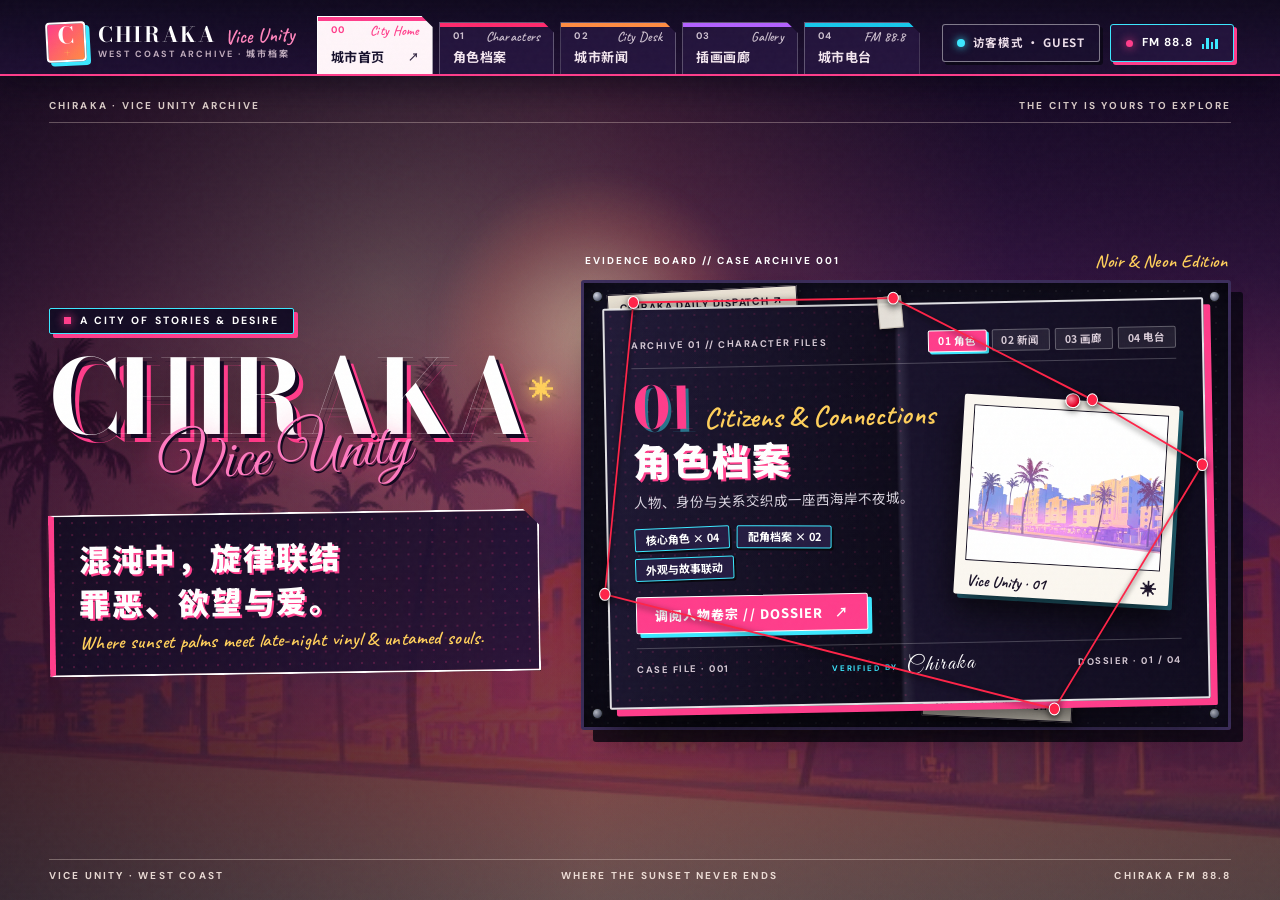
==== index.html @ db00fe65 "CHIRAKA 霓虹之城：多页 OC 站点首版上线 页面：城市首页 / 角色档案 / 城市新闻 / 插画画廊 / 城市电台 电台：夜间城市虚化背景 + 霓虹弥散 + 高透玻璃黑胶，左上角手写体题字 后" ====
<!doctype html>
<html lang="zh-CN">
<head>
  <meta charset="utf-8">
  <meta name="viewport" content="width=device-width, initial-scale=1">
  <meta name="theme-color" content="#120b24">
  <meta name="description" content="CHIRAKA 霓虹之城档案：角色、城市事件、插画与音乐。">
  <title>CHIRAKA · Vice Unity</title>
  <link rel="preconnect" href="https://fonts.googleapis.com">
  <link rel="preconnect" href="https://fonts.gstatic.com" crossorigin>
  <link href="https://fonts.googleapis.com/css2?family=Alex+Brush&family=Bodoni+Moda:ital,opsz,wght@0,6..96,500;0,6..96,700;1,6..96,500&family=Caveat:wght@500;600;700&family=DM+Sans:ital,wght@0,400;0,500;0,700;1,400&family=Great+Vibes&family=Noto+Sans+SC:wght@300;400;500;700;900&display=swap" rel="stylesheet">
  <link rel="stylesheet" href="styles.css">
  <link rel="stylesheet" href="styles-v3.css">
  <script src="data.js" defer></script>
  <script src="app.js" defer></script>
</head>
<body class="page-home" data-page="home">
  <div class="scanlines" aria-hidden="true"></div>
  <div class="page-noise" aria-hidden="true"></div>

  <header class="site-header">
    <a class="brand" href="index.html" aria-label="CHIRAKA 首页">
      <span class="brand-mark">C<span>+</span></span>
      <span class="brand-copy">
        <span class="brand-copy-row"><strong>CHIRAKA</strong><span class="brand-script-sub">Vice Unity</span></span>
        <small>WEST COAST ARCHIVE · 城市档案</small>
      </span>
    </a>
    <nav class="main-nav top-drawer-nav" aria-label="城市主导航">
      <a class="nav-drawer-tab is-active" href="index.html" data-theme="home" data-nav-key="home" aria-current="page">
        <span class="nav-tab-top"><span>00</span><span class="nav-tab-script">City Home</span></span>
        <span class="nav-tab-main"><strong>城市首页</strong><span class="nav-tab-enter-hint">↗</span></span>
      </a>
      <a class="nav-drawer-tab" href="characters.html" data-theme="rose" data-nav-key="characters">
        <span class="nav-tab-top"><span>01</span><span class="nav-tab-script">Characters</span></span>
        <span class="nav-tab-main"><strong>角色档案</strong><span class="nav-tab-enter-hint">↗</span></span>
      </a>
      <a class="nav-drawer-tab" href="news.html" data-theme="peach" data-nav-key="news">
        <span class="nav-tab-top"><span>02</span><span class="nav-tab-script">City Desk</span></span>
        <span class="nav-tab-main"><strong>城市新闻</strong><span class="nav-tab-enter-hint">↗</span></span>
      </a>
      <a class="nav-drawer-tab" href="gallery.html" data-theme="lilac" data-nav-key="gallery">
        <span class="nav-tab-top"><span>03</span><span class="nav-tab-script">Gallery</span></span>
        <span class="nav-tab-main"><strong>插画画廊</strong><span class="nav-tab-enter-hint">↗</span></span>
      </a>
      <a class="nav-drawer-tab" href="radio.html" data-theme="aqua" data-nav-key="radio">
        <span class="nav-tab-top"><span>04</span><span class="nav-tab-script">FM 88.8</span></span>
        <span class="nav-tab-main"><strong>城市电台</strong><span class="nav-tab-enter-hint">↗</span></span>
      </a>
    </nav>
    <div class="header-tools">
      <button class="header-auth-btn" id="auth-trigger-btn" type="button" aria-label="切换访客或管理员登录模式">
        <span class="auth-dot" id="auth-status-dot"></span>
        <span id="auth-status-text">访客模式 · GUEST</span>
      </button>
      <a class="header-radio" href="radio.html" aria-label="打开城市电台">
        <span class="live-dot"></span><span>FM 88.8</span>
        <span class="eq" aria-hidden="true"><i></i><i></i><i></i><i></i></span>
      </a>
    </div>
  </header>

    <!-- 管理员顶部工作台控制条 (仅在管理员登录模式下显示) -->
  <div class="admin-bar" id="admin-bar" role="region" aria-label="管理员工作台">
    <div class="admin-bar-inner">
      <div class="admin-bar-status">
        <span class="admin-badge-pill">✦ ADMIN CLEARANCE</span>
        <span id="admin-sync-indicator">☁ 数据与框架已分离 · 修改自动同步</span>
        <button class="admin-pending-pill" id="admin-pending-btn" type="button">📋 待补充项：<b id="admin-pending-count">0</b> 处（点击查看）</button>
      </div>
      <div class="admin-bar-actions">
        <button class="admin-tool-btn is-primary" id="admin-quick-add-btn" type="button">+ 新增内容</button>
        <button class="admin-tool-btn is-gold" id="admin-backup-btn" type="button">⚙ 数据接口与备份</button>
        <button class="admin-tool-btn is-danger" id="admin-reset-btn" type="button">↺ 恢复默认</button>
        <button class="admin-tool-btn" id="admin-logout-btn" type="button">⇄ 切回访客模式</button>
      </div>
    </div>
  </div>

  

  <main class="city-home city-archive-home" id="home">
    <div class="summer-backdrop" aria-hidden="true"></div>
    <div class="summer-vignette" aria-hidden="true"></div>
    <div class="sun-stamp" aria-hidden="true"></div>

    <div class="home-top-stamp">
      <span>CHIRAKA · VICE UNITY ARCHIVE</span>
      <div style="display:flex;align-items:center;gap:10px"><span>THE CITY IS YOURS TO EXPLORE</span><button class="admin-edit-chip" id="replace-home-bg-btn" type="button">🖼 更换首页背景图</button></div>
    </div>

    <div class="home-scene">
      <!-- Left Column: Sunset Hero & Motto Card -->
      <section class="summer-intro" aria-labelledby="city-main-title">
        <div style="display:flex;align-items:center;gap:10px;flex-wrap:wrap"><span class="summer-overline"><span class="summer-dot"></span> <span id="home-overline-text">A CITY OF STORIES &amp; DESIRE</span></span><button class="admin-edit-chip" id="edit-home-hero-btn" type="button">✎ 编辑首页标语</button></div>

        <div class="hero-title-lockup">
          <h1 id="city-main-title"><span id="home-main-title-text">CHIRAKA</span><span class="title-spark">✳</span></h1>
          <div class="intro-script" id="home-intro-script">Vice Unity</div>
        </div>

        <div class="hero-motto-card">
          <p class="summer-intro-cn" id="home-motto-cn">混沌中，旋律联结<br>罪恶、欲望与爱。</p>
          <p class="summer-intro-en-note" id="home-motto-en">Where sunset palms meet late-night vinyl &amp; untamed souls.</p>
        </div>
      </section>

      <!-- Right Column: Noir & Neon Investigation Board -->
      <section class="drawer-column" aria-label="城市档案调查板">
        <div class="drawer-top">
          <span>EVIDENCE BOARD // CASE ARCHIVE 001</span>
          <div style="display:flex;align-items:center;gap:10px"><button class="admin-edit-chip" id="edit-home-folder-btn" type="button">✎ 编辑当前抽屉卷宗</button><span class="drawer-top-script">Noir &amp; Neon Edition</span></div>
        </div>

        <div class="drawer-case" id="drawer-case" data-theme="rose">
          <span class="board-screw tl" aria-hidden="true"></span>
          <span class="board-screw tr" aria-hidden="true"></span>
          <span class="board-screw bl" aria-hidden="true"></span>
          <span class="board-screw br" aria-hidden="true"></span>

          <a class="board-clipping board-clipping-top" href="news.html" title="前往城市新闻">
            <strong>CHIRAKA DAILY DISPATCH ↗</strong>
            WEST COAST CASE FILE · 城市新闻快讯
          </a>
          <a class="board-clipping board-clipping-bottom" href="radio.html" title="前往城市电台">
            <strong>FM 88.8 · FABULOUS VEGAS ↗</strong>
            VICE UNITY · 午夜黑胶电台
          </a>

          <!-- Red Investigation Strings Connecting Pushpins Across the Board -->
          <svg class="board-strings-svg" viewBox="0 0 680 410" preserveAspectRatio="none" aria-hidden="true">
            <line x1="52" y1="18" x2="326" y2="14" />
            <line x1="326" y1="14" x2="536" y2="108" />
            <line x1="536" y1="108" x2="652" y2="168" />
            <line x1="652" y1="168" x2="496" y2="394" />
            <line x1="52" y1="18" x2="22" y2="288" />
            <line x1="22" y1="288" x2="496" y2="394" />
            <circle class="pin-head" cx="52" cy="18" r="5.5" />
            <circle class="pin-head" cx="326" cy="14" r="5.5" />
            <circle class="pin-head" cx="536" cy="108" r="5.5" />
            <circle class="pin-head" cx="652" cy="168" r="5.5" />
            <circle class="pin-head" cx="22" cy="288" r="5.5" />
            <circle class="pin-head" cx="496" cy="394" r="5.5" />
          </svg>

          <article class="file-sheet" role="tabpanel" id="file-sheet">
            <div class="sheet-upper">
              <span id="file-kicker">ARCHIVE 01 // CHARACTER FILES</span>
              <!-- Direct Clue Tabs inside the Investigation Board -->
              <div class="board-clue-switcher" role="group" aria-label="调查板线索切换">
                <button class="board-clue-btn is-active" type="button" data-mini-drawer="0">01 角色</button>
                <button class="board-clue-btn" type="button" data-mini-drawer="1">02 新闻</button>
                <button class="board-clue-btn" type="button" data-mini-drawer="2">03 画廊</button>
                <button class="board-clue-btn" type="button" data-mini-drawer="3">04 电台</button>
              </div>
            </div>

            <div class="sheet-body">
              <div class="sheet-left">
                <div class="sheet-title-row">
                  <div class="sheet-index" id="file-num">01</div>
                  <p class="sheet-en" id="file-english">Citizens &amp; Connections</p>
                </div>
                <h2 id="file-heading">角色档案</h2>
                <p class="sheet-desc" id="file-description">人物、身份与关系交织成一座西海岸不夜城。</p>
                <div class="sheet-quick-pills" id="file-pills">
                  <span class="sheet-pill">核心角色 × 04</span>
                  <span class="sheet-pill">配角档案 × 02</span>
                  <span class="sheet-pill">红线关系网</span>
                </div>
                <a class="sheet-enter" id="file-enter" href="characters.html">打开卷宗 // OPEN <span aria-hidden="true">↗</span></a>
              </div>

              <div class="sheet-image" aria-label="档案配图">
                <div class="sheet-photo-frame">
                  <span class="sheet-photo-tape" aria-hidden="true"></span>
                  <button class="cover-replace-btn" id="replace-home-cover-btn" type="button" title="更换此卷宗拍立得封面图">🖼 更换封面图</button>
                  <div class="sheet-photo-img-wrap">
                    <img id="file-photo-img" src="assets/bg/city-sunset.jpg" alt="档案视觉预览">
                  </div>
                  <div class="sheet-photo-caption">
                    <span id="file-photo-label">Vice Unity · 01</span>
                    <span>✳</span>
                  </div>
                </div>
              </div>
            </div>

            <div class="sheet-footer">
              <span>CASE FILE · 001</span>
              <div class="sheet-signed">
                <span>VERIFIED BY</span>
                <span class="sheet-signature-en" id="file-signature">Chiraka</span>
              </div>
              <span id="file-counter">DOSSIER · 01 / 04</span>
            </div>
          </article>
        </div>
      </section>
    </div>

    <div class="summer-floorline">
      <span>VICE UNITY · WEST COAST</span>
      <span>WHERE THE SUNSET NEVER ENDS</span>
      <span>CHIRAKA FM 88.8</span>
    </div>
  </main>

    <!-- 1. 访客 / 管理员通行证登录切换弹窗 -->
  <dialog class="chiraka-modal modal-narrow" id="auth-dialog" aria-labelledby="auth-dialog-title">
    <div class="modal-shell">
      <header class="modal-head">
        <div class="modal-head-titles">
          <p class="eyebrow">ACCESS TERMINAL // WCPD-88 ARCHIVE</p>
          <h2 id="auth-dialog-title">城市档案通行证 · 模式切换</h2>
        </div>
        <button class="modal-close-btn" type="button" data-close-dialog aria-label="关闭登录窗口">×</button>
      </header>
      <div class="modal-body">
        <div class="auth-mode-grid">
          <div class="auth-card guest-card" id="auth-guest-card">
            <div>
              <span class="auth-card-tag">GUEST PASS · 访客通道</span>
              <h3>访客浏览模式</h3>
              <p>无需通行口令，以沉浸式只读视角浏览 CHIRAKA 城市首页、人物卷宗、新闻剪报、插画画廊与 FM 88.8 黑胶电台，自动隐藏所有编辑按钮。</p>
            </div>
            <button class="button button-ghost" id="switch-guest-btn" type="button" style="justify-content:center;width:100%"><span>进入访客浏览模式</span><b>→</b></button>
          </div>

          <div class="auth-card admin-card" id="auth-admin-card">
            <div>
              <span class="auth-card-tag">ADMIN CLEARANCE · 档案管理员</span>
              <h3>管理员编辑模式</h3>
              <p>验证管理员口令后，可在线修改所有「待补充」设定文案、增删角色与新闻报道、上传立绘与电台音频，并支持一键导出最新 <code>data.js</code>。</p>
              <div class="form-field" style="margin-top:12px">
                <label for="admin-pass-input">
                  <span>管理员通行口令</span>
                  <button type="button" id="fill-default-pass-btn" style="color:var(--gold);font-size:11px;text-decoration:underline">填入默认: chiraka888</button>
                </label>
                <input class="form-input" id="admin-pass-input" type="password" placeholder="请输入管理员口令 (默认 chiraka888)" autocomplete="off">
                <small id="auth-error-msg" style="color:#ff5c8a;font-weight:700;min-height:16px"></small>
              </div>
            </div>
            <button class="button button-primary" id="login-admin-btn" type="button" style="justify-content:center;width:100%"><span>验证并开启管理员模式</span><b>✦</b></button>
          </div>
        </div>
      </div>
    </div>
  </dialog>

  <!-- 2. 管理员通用内容编辑器弹窗 (支持首页、角色、新闻、画廊、电台曲目) -->
  <dialog class="chiraka-modal" id="editor-dialog" aria-labelledby="editor-dialog-title">
    <form class="modal-shell" id="editor-form" method="dialog">
      <header class="modal-head">
        <div class="modal-head-titles">
          <p class="eyebrow" id="editor-dialog-kicker">ARCHIVE EDITOR // ADMIN CLEARANCE</p>
          <h2 id="editor-dialog-title">编辑档案内容</h2>
        </div>
        <button class="modal-close-btn" type="button" data-close-dialog aria-label="关闭编辑器">×</button>
      </header>
      <div class="modal-body" id="editor-form-body"></div>
      <footer class="modal-foot">
        <div id="editor-foot-left"></div>
        <div style="display:flex;gap:10px;margin-left:auto">
          <button class="button button-ghost" type="button" data-close-dialog>取消</button>
          <button class="button button-primary" id="editor-save-btn" type="submit"><span>保存修改</span><b>✓</b></button>
        </div>
      </footer>
    </form>
  </dialog>

  <!-- 3. 待补充清单 / 数据备份导入 / 密码修改 / 确认重置弹窗 -->
  <dialog class="chiraka-modal" id="data-dialog" aria-labelledby="data-dialog-title">
    <div class="modal-shell">
      <header class="modal-head">
        <div class="modal-head-titles">
          <p class="eyebrow" id="data-dialog-kicker">ARCHIVE DATA CENTER // WCPD-88</p>
          <h2 id="data-dialog-title">档案数据管理与待补充清单</h2>
        </div>
        <button class="modal-close-btn" type="button" data-close-dialog aria-label="关闭数据中心">×</button>
      </header>
      <div class="modal-body" id="data-dialog-body"></div>
      <footer class="modal-foot">
        <span style="font-size:12px;color:rgba(255,235,245,0.7)">提示：所有修改会自动保存在浏览器本地，也可随时导出为 data.js 覆盖原文件。</span>
        <button class="button button-ghost" type="button" data-close-dialog>关闭窗口</button>
      </footer>
    </div>
  </dialog>

  <div class="toast" id="toast" role="status" aria-live="polite"></div>
</body>
</html>
---- styles.css ----
/* ==========================================================================
   CHIRAKA · VICE UNITY — Vibrant Sunset Noir & Investigation Board CSS
   ========================================================================== */
:root {
  --ink: #110c20;
  --ink-deep: #090612;
  --board-bg: #140f26;
  --board-panel: #1b1433;
  --polaroid: #fbf7f0;
  --newsprint: #f6f0e4;
  --crimson-string: #ff2448;
  --pink: #ff3d8b;
  --pink-soft: #ff85bc;
  --cyan: #3ce8ff;
  --violet: #b362ff;
  --orange: #ff8c42;
  --gold: #ffd05b;
  --mint: #38f2b8;
  --display: "Bodoni Moda", "Noto Serif Display", Georgia, serif;
  --body: "DM Sans", "Inter", "Noto Sans SC", "Noto Sans CJK SC", "PingFang SC", "Microsoft YaHei", sans-serif;
  --cn: "Noto Sans SC", "Noto Sans CJK SC", "PingFang SC", "Microsoft YaHei", "Inter", sans-serif;
  --script-en: "Great Vibes", "Alex Brush", "Z003", "TeX Gyre Chorus", "Caveat", cursive;
  --script-casual: "Caveat", "Z003", "TeX Gyre Chorus", cursive;
  --header-h: 76px;
  --max: 1380px;
}

*, *::before, *::after { box-sizing: border-box; }
html { scroll-behavior: smooth; scroll-padding-top: calc(var(--header-h) + 20px); }
body {
  margin: 0;
  min-height: 100vh;
  font-family: var(--cn);
  color: #f7f2fb;
  /* West Coast Sunset Dusk & Neon Twilight Backdrop */
  background:
    radial-gradient(circle at 16% 14%, rgba(255, 61, 139, 0.25), transparent 38%),
    radial-gradient(circle at 84% 18%, rgba(60, 232, 255, 0.18), transparent 40%),
    radial-gradient(circle at 50% 88%, rgba(255, 140, 66, 0.16), transparent 45%),
    radial-gradient(rgba(255, 255, 255, 0.06) 1px, transparent 1px),
    linear-gradient(180deg, #120b24 0%, #22123d 45%, #381852 80%, #1c0e30 100%);
  background-size: 100% 100%, 100% 100%, 100% 100%, 18px 18px, 100% 100%;
  background-attachment: fixed;
  line-height: 1.6;
  overflow-x: hidden;
}
body.has-dialog { overflow: hidden; }
a { color: inherit; text-decoration: none; }
button { color: inherit; font: inherit; cursor: pointer; background: none; border: 0; padding: 0; }
button:focus-visible, a:focus-visible, input:focus-visible {
  outline: 2px solid var(--cyan);
  outline-offset: 3px;
}
::selection { background: var(--pink); color: #fff; }
img { display: block; max-width: 100%; height: auto; }

.scanlines, .page-noise {
  pointer-events: none;
  position: fixed;
  inset: 0;
  z-index: 90;
}
.scanlines {
  opacity: 0.035;
  background: repeating-linear-gradient(to bottom, transparent 0 3px, rgba(255, 255, 255, 0.14) 4px, transparent 5px);
}
.page-noise {
  opacity: 0.03;
  background-image: url("data:image/svg+xml,%3Csvg viewBox='0 0 180 180' xmlns='http://www.w3.org/2000/svg'%3E%3Cfilter id='n'%3E%3CfeTurbulence type='fractalNoise' baseFrequency='.9' numOctaves='3' stitchTiles='stitch'/%3E%3C/filter%3E%3Crect width='100%25' height='100%25' filter='url(%23n)' opacity='.7'/%3E%3C/svg%3E");
}

/* ==========================================================================
   TOP NAVIGATION BAR — HARD-EDGED CHAMFERED TABS (00 HOME - 04 RADIO)
   ========================================================================== */
.site-header {
  position: sticky;
  top: 0;
  z-index: 80;
  min-height: var(--header-h);
  display: flex;
  align-items: flex-end;
  justify-content: space-between;
  gap: 16px;
  padding: 14px clamp(18px, 3.6vw, 48px) 0;
  background: linear-gradient(180deg, rgba(16, 10, 30, 0.95) 0%, rgba(30, 16, 50, 0.92) 100%);
  backdrop-filter: blur(20px) saturate(160%);
  -webkit-backdrop-filter: blur(20px) saturate(160%);
  border-bottom: 2px solid var(--pink);
  box-shadow: 0 10px 30px rgba(8, 4, 18, 0.55);
}

.brand {
  display: inline-flex;
  align-items: center;
  gap: 12px;
  padding-bottom: 12px;
  flex-shrink: 0;
}
.brand-mark {
  width: 40px;
  height: 40px;
  border-radius: 4px;
  display: grid;
  place-items: center;
  background: linear-gradient(135deg, #ff3d8b 0%, #ff8c42 100%);
  color: #fff;
  font: 700 23px/1 var(--display);
  border: 2px solid #fff;
  box-shadow: 4px 4px 0 var(--cyan);
  transform: rotate(-3deg);
}
.brand-mark span {
  font-size: 13px;
  color: var(--gold);
  margin-left: 1px;
}
.brand-copy {
  display: flex;
  flex-direction: column;
  line-height: 1.05;
}
.brand-copy-row {
  display: flex;
  align-items: baseline;
  gap: 8px;
}
.brand-copy strong {
  font: 700 21px/1 var(--display);
  letter-spacing: 0.08em;
  color: #fff;
}
.brand-script-sub {
  font: 600 20px/1 var(--script-casual);
  color: var(--pink-soft);
  transform: rotate(-3deg);
  display: inline-block;
}
.brand-copy small {
  font: 700 9px/1.2 var(--body);
  letter-spacing: 0.22em;
  color: rgba(255, 232, 244, 0.72);
  margin-top: 3px;
}

.main-nav.top-drawer-nav {
  flex: 1;
  display: flex;
  align-items: flex-end;
  justify-content: center;
  gap: 6px;
  max-width: 800px;
  margin: 0 auto;
  padding: 0 6px;
}

.nav-drawer-tab {
  --tab-bg: rgba(38, 22, 64, 0.85);
  --tab-active-bg: #fff6fa;
  --tab-accent: #ff3d8b;
  --tab-ink: #1a0e2e;
  position: relative;
  flex: 1;
  min-width: 110px;
  max-width: 154px;
  height: 52px;
  padding: 7px 13px 8px;
  clip-path: polygon(0 0, calc(100% - 11px) 0, 100% 11px, 100% 100%, 0 100%);
  background: var(--tab-bg);
  border: 1.5px solid rgba(255, 255, 255, 0.28);
  border-bottom: none;
  color: rgba(255, 242, 250, 0.88);
  display: flex;
  flex-direction: column;
  justify-content: space-between;
  text-align: left;
  transition: height 0.18s cubic-bezier(0.2, 0.8, 0.2, 1),
              background 0.18s ease,
              color 0.18s ease;
  cursor: pointer;
}
.nav-drawer-tab::before {
  content: "";
  position: absolute;
  top: 0;
  left: 0;
  right: 0;
  height: 4px;
  background: var(--tab-accent);
}
.nav-drawer-tab[data-theme="home"]  { --tab-active-bg: #fff5f9; --tab-accent: #ff3d8b; --tab-ink: #1a0e2e; }
.nav-drawer-tab[data-theme="rose"]  { --tab-active-bg: #fff5f9; --tab-accent: #ff2a6d; --tab-ink: #1a0e2e; }
.nav-drawer-tab[data-theme="peach"] { --tab-active-bg: #fff7f0; --tab-accent: #ff8c42; --tab-ink: #1a0e2e; }
.nav-drawer-tab[data-theme="lilac"] { --tab-active-bg: #f8f4ff; --tab-accent: #b362ff; --tab-ink: #1a0e2e; }
.nav-drawer-tab[data-theme="aqua"]  { --tab-active-bg: #f2fbff; --tab-accent: #18c8eb; --tab-ink: #1a0e2e; }

.nav-drawer-tab:hover,
.nav-drawer-tab:focus-visible {
  height: 55px;
  background: rgba(68, 36, 106, 0.95);
  color: #fff;
}
.nav-drawer-tab.is-active {
  height: 58px;
  background: var(--tab-active-bg);
  color: var(--tab-ink);
  border-color: #fff;
  z-index: 3;
}
.nav-tab-top {
  display: flex;
  align-items: center;
  justify-content: space-between;
  gap: 4px;
  font: 700 9.5px/1 var(--body);
  letter-spacing: 0.14em;
  opacity: 0.88;
}
.nav-drawer-tab.is-active .nav-tab-top {
  color: var(--tab-accent);
  opacity: 1;
}
.nav-tab-script {
  font: 600 13.5px/1 var(--script-casual);
  letter-spacing: 0.02em;
}
.nav-tab-main {
  display: flex;
  align-items: center;
  justify-content: space-between;
  gap: 4px;
}
.nav-tab-main strong {
  font: 700 13px/1.15 var(--cn);
  letter-spacing: 0.04em;
  white-space: nowrap;
  color: rgba(255, 242, 250, 0.94);
}
.nav-drawer-tab.is-active .nav-tab-main strong,
.page-radio .nav-drawer-tab.is-active .nav-tab-main strong {
  color: #16102c !important;
}
.page-radio .nav-drawer-tab:not(.is-active) .nav-tab-main strong,
.page-radio .nav-drawer-tab:not(.is-active) .nav-tab-top {
  color: rgba(255, 240, 250, 0.92) !important;
}
.nav-tab-enter-hint {
  font-size: 11px;
  font-weight: 700;
  opacity: 0;
  transform: translateX(-3px);
  transition: opacity 0.18s ease, transform 0.18s ease;
}
.nav-drawer-tab.is-active .nav-tab-enter-hint,
.nav-drawer-tab:hover .nav-tab-enter-hint {
  opacity: 0.9;
  transform: translateX(0);
}

.header-tools {
  display: flex;
  align-items: center;
  gap: 10px;
  padding-bottom: 12px;
  flex-shrink: 0;
}
.header-radio {
  display: inline-flex;
  align-items: center;
  gap: 9px;
  height: 38px;
  padding: 0 15px;
  border-radius: 3px;
  background: #22133b;
  border: 1.5px solid var(--cyan);
  color: #fff;
  font: 700 11.5px/1 var(--body);
  letter-spacing: 0.1em;
  box-shadow: 3px 3px 0 var(--pink);
  transition: all 0.18s ease;
}
.header-radio:hover {
  transform: translate(-1px, -1px);
  box-shadow: 5px 5px 0 var(--pink);
  background: #2f1a52;
}
.live-dot {
  width: 7px;
  height: 7px;
  border-radius: 50%;
  background: var(--pink);
  box-shadow: 0 0 10px var(--pink);
  animation: pulseDot 1.6s infinite ease-in-out;
}
@keyframes pulseDot {
  0%, 100% { transform: scale(1); opacity: 1; }
  50% { transform: scale(1.3); opacity: 0.55; }
}
.eq {
  display: inline-flex;
  align-items: flex-end;
  gap: 2px;
  height: 12px;
}
.eq i {
  display: block;
  width: 2.5px;
  background: var(--cyan);
  animation: eqBounce 0.8s ease-in-out infinite alternate;
}
.eq i:nth-child(1) { height: 45%; animation-delay: 0s; }
.eq i:nth-child(2) { height: 95%; animation-delay: 0.15s; }
.eq i:nth-child(3) { height: 60%; animation-delay: 0.3s; }
.eq i:nth-child(4) { height: 80%; animation-delay: 0.45s; }
@keyframes eqBounce {
  0% { transform: scaleY(0.35); }
  100% { transform: scaleY(1); }
}

/* ==========================================================================
   INNER ARCHIVE PAGES — LUMINOUS SUNSET-NOIR EVIDENCE BOARD & POLAROIDS
   
   ========================================================================== */
.page-head {
  max-width: var(--max);
  margin: 26px auto 20px;
  padding: 0 clamp(18px, 3.6vw, 48px);
}
.page-head-inner {
  position: relative;
  overflow: hidden;
  border-radius: 3px;
  padding: clamp(24px, 3vw, 36px) clamp(24px, 3.4vw, 42px);
  background:
    radial-gradient(circle at 85% 20%, rgba(255, 61, 139, 0.24), transparent 48%),
    radial-gradient(rgba(255, 255, 255, 0.08) 1px, transparent 1px),
    linear-gradient(135deg, #1b1132 0%, #2a1848 100%);
  background-size: 100% 100%, 14px 14px, 100% 100%;
  border: 2px solid rgba(255, 255, 255, 0.88);
  box-shadow: 7px 7px 0 var(--pink), 13px 13px 0 rgba(60, 232, 255, 0.32);
  display: grid;
  grid-template-columns: minmax(0, 1.2fr) minmax(240px, 0.8fr);
  gap: 28px;
  align-items: end;
}
.page-head-inner::before {
  content: "CHIRAKA ARCHIVE // VICE UNITY";
  position: absolute;
  top: 12px;
  right: 18px;
  padding: 3px 10px;
  background: var(--crimson-string);
  color: #fff;
  font: 700 9.5px/1.2 var(--body);
  letter-spacing: 0.2em;
  transform: rotate(1.5deg);
}
.eyebrow {
  margin: 0 0 6px;
  font: 700 11px/1.2 var(--body);
  letter-spacing: 0.24em;
  text-transform: uppercase;
  color: var(--cyan);
}
.page-head h1 {
  margin: 0;
  font: 900 clamp(36px, 4.2vw, 52px)/1.06 var(--cn);
  color: #fff;
  letter-spacing: 0.02em;
  text-shadow: 3px 3px 0 var(--pink);
}
.page-head-en {
  margin: 6px 0 0;
  font: 600 clamp(24px, 2.5vw, 32px)/1 var(--script-casual);
  color: var(--gold);
}
.page-head-desc {
  margin: 0 0 14px;
  font: 400 14px/1.75 var(--cn);
  color: rgba(250, 242, 255, 0.88);
}
.page-head-stats {
  display: flex;
  gap: 12px;
  flex-wrap: wrap;
}
.page-head-stat {
  padding: 9px 16px;
  border-radius: 2px;
  background: rgba(18, 11, 34, 0.85);
  border: 1.5px solid var(--cyan);
  box-shadow: 4px 4px 0 rgba(255, 61, 139, 0.65);
  display: flex;
  align-items: baseline;
  gap: 8px;
}
.page-head-stat b {
  font: 700 22px/1 var(--display);
  color: var(--gold);
}
.page-head-stat span {
  font: 700 12px/1 var(--cn);
  color: #fff;
}
.page-head-date {
  margin: 0;
  font: 700 14px/1.4 var(--cn);
  color: var(--gold);
}

.section {
  position: relative;
  max-width: calc(var(--max) - 2 * clamp(18px, 3.6vw, 48px));
  margin: 0 auto 38px;
  padding: 28px clamp(18px, 3vw, 34px) 36px;
  border-radius: 3px;
  background:
    radial-gradient(rgba(255, 255, 255, 0.06) 1px, transparent 1px),
    linear-gradient(180deg, rgba(26, 16, 46, 0.94) 0%, rgba(18, 11, 34, 0.96) 100%);
  background-size: 20px 20px, 100% 100%;
  border: 2px solid rgba(255, 255, 255, 0.78);
  box-shadow: 10px 10px 0 rgba(8, 4, 18, 0.65);
}

.filter-bar {
  display: flex;
  flex-wrap: wrap;
  gap: 10px;
  margin-bottom: 24px;
}
.filter-button {
  padding: 9px 20px;
  border-radius: 2px;
  font: 700 13px/1.2 var(--cn);
  letter-spacing: 0.06em;
  color: #f4ecf8;
  background: #24163e;
  border: 1.5px solid rgba(255, 255, 255, 0.42);
  box-shadow: 3px 3px 0 #0c0718;
  transition: all 0.16s ease;
}
.filter-button:hover {
  border-color: var(--cyan);
  color: #fff;
  transform: translate(-1px, -1px);
  box-shadow: 4px 4px 0 var(--cyan);
}
.filter-button.is-selected {
  background: var(--pink);
  color: #fff;
  border-color: #fff;
  box-shadow: 4px 4px 0 var(--cyan);
}


/* ==========================================================================
   SUBTLE CRIME ARCHIVE BACKGROUND DECORATION (For 角色档案 & 角色详情)
   Self-contained ambient red-string constellations & faint dossier watermarks
   on the left & right background margins — never disconnected or cluttered!
   ========================================================================== */
body.page-characters .page-head,
body.page-character .dossier-back,
body.page-characters .section,
body.page-character .dossier {
  position: relative;
  z-index: 5;
}

.crime-archive-wall {
  position: fixed;
  inset: var(--header-h) 0 0 0;
  pointer-events: none;
  z-index: 1;
  overflow: hidden;
  background:
    radial-gradient(circle at 6% 28%, rgba(255, 36, 72, 0.16), transparent 32%),
    radial-gradient(circle at 94% 32%, rgba(255, 36, 72, 0.15), transparent 32%),
    radial-gradient(circle at 8% 78%, rgba(60, 232, 255, 0.10), transparent 30%),
    radial-gradient(circle at 92% 80%, rgba(255, 140, 66, 0.12), transparent 30%);
}

.crime-wall-svg {
  position: absolute;
  inset: 0;
  width: 100%;
  height: 100%;
  opacity: 0.92;
}

@media (max-width: 1360px) {
  .crime-archive-wall {
    display: none;
  }
}
.crime-wall-svg line.crime-thread {
  stroke: #ff2448;
  stroke-width: 1.5;
  stroke-opacity: 0.78;
  filter: drop-shadow(0 2px 4px rgba(0, 0, 0, 0.75));
}
.crime-wall-svg line.crime-thread-dashed {
  stroke: rgba(255, 92, 148, 0.48);
  stroke-width: 1.1;
  stroke-dasharray: 4 5;
}
.crime-wall-svg circle.crime-pin {
  fill: #ff2448;
  stroke: rgba(255, 255, 255, 0.88);
  stroke-width: 1.2;
  filter: drop-shadow(0 2px 4px rgba(0, 0, 0, 0.75));
}
.crime-wall-svg rect.crime-ghost-frame {
  fill: rgba(25, 14, 44, 0.52);
  stroke: rgba(255, 255, 255, 0.26);
  stroke-width: 1.3;
  filter: drop-shadow(0 0 8px rgba(255, 36, 72, 0.12));
}
.crime-wall-svg text.crime-ghost-text {
  fill: rgba(255, 210, 230, 0.50);
  font: 700 9px/1 var(--body);
  letter-spacing: 0.14em;
}

/* Character Cards — Luminous Sunset Polaroids Pinned to Investigation Board */
.character-grid {
  display: grid;
  grid-template-columns: repeat(auto-fill, minmax(270px, 1fr));
  gap: 22px;
}
.character-card {
  position: relative;
  display: flex;
  flex-direction: column;
  border-radius: 2px;
  background: #1f1438;
  border: 2px solid rgba(255, 255, 255, 0.88);
  box-shadow: 6px 6px 0 #0a0614, 8px 8px 0 rgba(255, 61, 139, 0.65);
  transition: transform 0.2s cubic-bezier(0.2, 0.8, 0.2, 1), box-shadow 0.2s ease;
  text-align: left;
  padding: 12px 12px 16px;
}
.character-card:nth-child(odd) { transform: rotate(-0.7deg); }
.character-card:nth-child(even) { transform: rotate(0.6deg); }
.character-card:hover {
  transform: rotate(0deg) translate(-3px, -4px);
  box-shadow: 8px 8px 0 var(--cyan), 13px 13px 0 var(--pink);
  z-index: 4;
}
.character-card::before {
  content: "";
  position: absolute;
  top: -8px;
  left: 50%;
  transform: translateX(-50%);
  width: 15px;
  height: 15px;
  border-radius: 50%;
  background: radial-gradient(circle at 35% 35%, #ff8fa3, #e60026 65%, #690011 100%);
  border: 1.5px solid rgba(255, 255, 255, 0.78);
  box-shadow: 0 4px 8px rgba(0, 0, 0, 0.55);
  z-index: 5;
}
.character-art {
  position: relative;
  width: 100%;
  aspect-ratio: 4 / 3.9;
  display: grid;
  place-items: center;
  overflow: hidden;
  border: 8px solid var(--polaroid);
  border-bottom-width: 24px;
  box-shadow: 0 8px 18px rgba(0, 0, 0, 0.4);
}
/* West Coast Sunset & Twilight Gradients */
.character-art.tone-pink {
  background:
    radial-gradient(circle at 75% 24%, rgba(255, 214, 153, 0.45), transparent 48%),
    radial-gradient(rgba(255, 255, 255, 0.16) 1px, transparent 1px),
    linear-gradient(145deg, #3b1754 0%, #8f2d75 55%, #ff6b9d 100%);
  background-size: 100% 100%, 12px 12px, 100% 100%;
}
.character-art.tone-cyan {
  background:
    radial-gradient(circle at 75% 24%, rgba(166, 246, 255, 0.45), transparent 48%),
    radial-gradient(rgba(255, 255, 255, 0.16) 1px, transparent 1px),
    linear-gradient(145deg, #1a2556 0%, #2a5c8f 55%, #48c6ef 100%);
  background-size: 100% 100%, 12px 12px, 100% 100%;
}
.character-art.tone-violet {
  background:
    radial-gradient(circle at 75% 24%, rgba(255, 168, 226, 0.42), transparent 48%),
    radial-gradient(rgba(255, 255, 255, 0.16) 1px, transparent 1px),
    linear-gradient(145deg, #27154a 0%, #5e2b97 55%, #b566ff 100%);
  background-size: 100% 100%, 12px 12px, 100% 100%;
}
.character-art.tone-orange {
  background:
    radial-gradient(circle at 75% 24%, rgba(255, 236, 168, 0.48), transparent 48%),
    radial-gradient(rgba(255, 255, 255, 0.16) 1px, transparent 1px),
    linear-gradient(145deg, #421842 0%, #9e355c 52%, #ff8c52 100%);
  background-size: 100% 100%, 12px 12px, 100% 100%;
}
.character-art.tone-mint {
  background:
    radial-gradient(circle at 75% 24%, rgba(184, 255, 234, 0.42), transparent 48%),
    radial-gradient(rgba(255, 255, 255, 0.16) 1px, transparent 1px),
    linear-gradient(145deg, #192a4e 0%, #256d7b 55%, #4ce0b3 100%);
  background-size: 100% 100%, 12px 12px, 100% 100%;
}
.character-art.tone-gold {
  background:
    radial-gradient(circle at 75% 24%, rgba(255, 240, 186, 0.5), transparent 48%),
    radial-gradient(rgba(255, 255, 255, 0.16) 1px, transparent 1px),
    linear-gradient(145deg, #3c1d4e 0%, #8a3a6b 52%, #ffb85c 100%);
  background-size: 100% 100%, 12px 12px, 100% 100%;
}
.art-number {
  position: absolute;
  top: 10px;
  left: 14px;
  font: 700 42px/1 var(--display);
  color: rgba(255, 255, 255, 0.38);
}
.art-slot {
  padding: 6px 14px;
  border-radius: 2px;
  background: rgba(18, 11, 34, 0.86);
  border: 1.5px solid #fff;
  font: 700 12px/1.2 var(--cn);
  letter-spacing: 0.1em;
  color: #fff;
  box-shadow: 3px 3px 0 var(--pink);
  transform: rotate(-2deg);
}
.character-info {
  padding: 14px 6px 2px;
  display: flex;
  flex-direction: column;
  gap: 5px;
}
.character-tag {
  font: 700 10.5px/1.2 var(--cn);
  letter-spacing: 0.12em;
  color: var(--cyan);
}
.character-name {
  font: 900 21px/1.2 var(--cn);
  color: #fff;
}
.character-sub {
  font: 500 12.5px/1.4 var(--cn);
  color: rgba(248, 240, 255, 0.76);
}
.character-link {
  margin-top: 8px;
  padding-top: 8px;
  border-top: 1px dashed rgba(255, 255, 255, 0.24);
  display: inline-flex;
  align-items: center;
  justify-content: space-between;
  font: 700 12.5px/1 var(--cn);
  color: var(--gold);
}

/* Character Dossier & Red-String Investigation Board */
.dossier-back {
  max-width: var(--max);
  margin: 20px auto 12px;
  padding: 0 clamp(18px, 3.6vw, 48px);
}
.article-back {
  display: inline-flex;
  align-items: center;
  gap: 8px;
  padding: 9px 18px;
  border-radius: 2px;
  background: #21143a;
  border: 1.5px solid #fff;
  color: #fff;
  font: 700 13px/1 var(--cn);
  box-shadow: 4px 4px 0 var(--pink);
}
.dossier, .article, .empty-state {
  max-width: calc(var(--max) - 2 * clamp(18px, 3.6vw, 48px));
  margin: 0 auto 38px;
  padding: clamp(24px, 3.2vw, 38px);
  border-radius: 3px;
  background:
    radial-gradient(rgba(255, 255, 255, 0.06) 1px, transparent 1px),
    linear-gradient(160deg, #1b1132 0%, #130b24 100%);
  background-size: 18px 18px, 100% 100%;
  border: 2px solid #fff;
  box-shadow: 10px 10px 0 #07040e, 14px 14px 0 var(--pink);
}
.dossier-top {
  display: grid;
  grid-template-columns: minmax(220px, 310px) minmax(0, 1fr);
  gap: 32px;
  align-items: start;
}
.dossier-portrait {
  position: relative;
  aspect-ratio: 3 / 3.6;
  border-radius: 2px;
  display: grid;
  place-items: center;
  border: 10px solid var(--polaroid);
  border-bottom-width: 34px;
  box-shadow: 8px 12px 26px rgba(0, 0, 0, 0.6);
  transform: rotate(-2deg);
}
.dossier-title {
  margin: 6px 0 4px;
  font: 900 clamp(32px, 3.4vw, 46px)/1.08 var(--cn);
  color: #fff;
  text-shadow: 3px 3px 0 var(--pink);
}
.dossier-sub {
  margin: 0 0 12px;
  font: 700 14px/1.2 var(--cn);
  letter-spacing: 0.08em;
  color: var(--gold);
}
.dossier-tags { display: flex; gap: 8px; margin-bottom: 18px; }
.tag {
  padding: 5px 12px;
  border-radius: 2px;
  background: #2b1948;
  border: 1px solid var(--cyan);
  color: var(--cyan);
  font: 700 11.5px/1 var(--cn);
}
.dossier-meta {
  display: grid;
  grid-template-columns: repeat(auto-fill, minmax(145px, 1fr));
  gap: 10px;
  margin: 0 0 22px;
}
.meta-item {
  padding: 10px 14px;
  border-radius: 2px;
  background: #24153d;
  border-left: 3px solid var(--pink);
  border-top: 1px solid rgba(255, 255, 255, 0.18);
  border-right: 1px solid rgba(255, 255, 255, 0.18);
  border-bottom: 1px solid rgba(255, 255, 255, 0.18);
}
.meta-item dt { font: 700 10.5px/1.2 var(--cn); letter-spacing: 0.1em; color: var(--cyan); }
.meta-item dd { margin: 5px 0 0; font: 700 14px/1.3 var(--cn); color: #fff; }
.dossier-actions { display: flex; gap: 12px; flex-wrap: wrap; }
.button {
  display: inline-flex;
  align-items: center;
  gap: 8px;
  padding: 11px 20px;
  border-radius: 2px;
  font: 700 13px/1 var(--cn);
  letter-spacing: 0.06em;
}
.button-primary {
  background: var(--pink);
  color: #fff;
  border: 1.5px solid #fff;
  box-shadow: 4px 4px 0 var(--cyan);
}
.button-ghost {
  background: #24153d;
  border: 1.5px solid rgba(255, 255, 255, 0.65);
  color: #fff;
  box-shadow: 4px 4px 0 #090512;
}
.dossier-body {
  margin-top: 30px;
  display: grid;
  grid-template-columns: repeat(auto-fit, minmax(240px, 1fr));
  gap: 18px;
}
.dossier-section {
  padding: 18px 20px;
  border-radius: 2px;
  background: #22143a;
  border: 1.5px solid rgba(255, 255, 255, 0.28);
  box-shadow: 5px 5px 0 #090512;
}
.dossier-section.relation-section {
  grid-column: 1 / -1;
  background: #140c24;
  border: 2px solid rgba(255, 255, 255, 0.58);
}
.dossier-section-head {
  display: flex;
  align-items: baseline;
  gap: 10px;
  margin-bottom: 10px;
  padding-bottom: 8px;
  border-bottom: 1px dashed rgba(255, 255, 255, 0.22);
}
.dossier-section-head span { font: 700 22px/1 var(--display); color: var(--pink); }
.dossier-section-head h2 { margin: 0; font: 700 17px/1.2 var(--cn); color: #fff; }

.relation-canvas {
  position: relative;
  height: 290px;
  border-radius: 2px;
  background:
    radial-gradient(rgba(255, 255, 255, 0.08) 1px, transparent 1px),
    linear-gradient(135deg, #160e28 0%, #22143b 100%);
  background-size: 16px 16px, 100% 100%;
  border: 2px solid #3a245e;
  box-shadow: inset 0 0 40px rgba(0, 0, 0, 0.7);
  overflow: hidden;
}
.relation-svg { position: absolute; inset: 0; width: 100%; height: 100%; z-index: 2; pointer-events: none; }
.relation-svg line {
  stroke: var(--crimson-string);
  stroke-width: 0.75;
  filter: drop-shadow(0 2px 4px rgba(0, 0, 0, 0.75));
}
.relation-node {
  position: absolute;
  left: var(--x);
  top: var(--y);
  transform: translate(-50%, -50%) rotate(-2deg);
  padding: 10px 14px 8px;
  border-radius: 2px;
  background: var(--polaroid);
  color: #161224;
  border: 1.5px solid #fff;
  box-shadow: 0 10px 22px rgba(0, 0, 0, 0.65);
  display: flex;
  flex-direction: column;
  align-items: center;
  min-width: 98px;
  z-index: 3;
}
.relation-node::before {
  content: "";
  position: absolute;
  top: -6px;
  left: 50%;
  transform: translateX(-50%);
  width: 13px;
  height: 13px;
  border-radius: 50%;
  background: radial-gradient(circle at 35% 35%, #ff8fa3, #e60026 65%, #660011 100%);
  box-shadow: 0 2px 5px rgba(0, 0, 0, 0.6);
}
.relation-node strong { font: 800 13px/1.2 var(--cn); color: #161224; margin-top: 2px; }
.relation-node small { font: 600 11px/1.2 var(--cn); color: #b81d48; }
.relation-node .node-avatar {
  font: 700 11px/1 var(--body);
  padding: 2px 6px;
  background: #161224;
  color: var(--gold);
}
.relation-node.relation-center {
  background: #1e1236;
  color: #fff;
  border: 2px solid var(--pink);
  box-shadow: 5px 5px 0 var(--cyan), 0 12px 28px rgba(0, 0, 0, 0.75);
  transform: translate(-50%, -50%) rotate(1deg);
}
.relation-node.relation-center strong { color: #fff; }
.relation-node.relation-center small { color: var(--cyan); }

.detail-nav {
  margin-top: 24px;
  display: flex;
  justify-content: space-between;
  gap: 14px;
}
.detail-nav a {
  padding: 11px 18px;
  border-radius: 2px;
  background: #22143a;
  border: 1.5px solid rgba(255, 255, 255, 0.55);
  box-shadow: 4px 4px 0 var(--pink);
  display: flex;
  flex-direction: column;
}

/* News — Newspaper Clipping & Street Dispatch */
.news-layout {
  display: grid;
  grid-template-columns: minmax(0, 1.1fr) minmax(0, 0.9fr);
  gap: 22px;
}
.lead-story {
  display: flex;
  flex-direction: column;
  border-radius: 2px;
  overflow: hidden;
  background: var(--newsprint);
  color: #161224;
  border: 2px solid #161224;
  box-shadow: 8px 8px 0 var(--pink);
  transform: rotate(-0.5deg);
}
.lead-visual {
  aspect-ratio: 16 / 9.2;
  display: grid;
  place-items: center;
  background:
    radial-gradient(circle at 75% 24%, rgba(255, 214, 153, 0.4), transparent 50%),
    linear-gradient(135deg, #2d164b, #7c2868, #e85d75);
  border-bottom: 3px solid #161224;
  font: 800 16px/1 var(--cn);
  color: #fff;
}
.lead-body { padding: 20px 22px; display: flex; flex-direction: column; gap: 6px; }
.story-tag {
  align-self: flex-start;
  padding: 4px 11px;
  border-radius: 2px;
  background: #161224;
  color: var(--gold);
  font: 700 11px/1.2 var(--cn);
  letter-spacing: 0.08em;
}
.lead-body h2 { margin: 4px 0; font: 900 25px/1.25 var(--cn); color: #161224; }
.news-list { display: flex; flex-direction: column; gap: 12px; }
.news-row {
  display: grid;
  grid-template-columns: auto minmax(0, 1fr) auto;
  align-items: center;
  gap: 12px;
  padding: 14px 16px;
  border-radius: 2px;
  background: #23153c;
  border: 1.5px solid rgba(255, 255, 255, 0.45);
  box-shadow: 5px 5px 0 #090512;
  transition: transform 0.16s ease, border-color 0.16s ease, box-shadow 0.16s ease;
}
.news-row:hover {
  transform: translate(-2px, -2px);
  border-color: var(--cyan);
  box-shadow: 6px 6px 0 var(--pink);
}
.news-row-tag {
  padding: 4px 10px;
  border-radius: 2px;
  background: var(--pink);
  color: #fff;
  font: 700 11px/1 var(--cn);
}
.news-row-copy { display: flex; flex-direction: column; min-width: 0; }
.news-row-copy strong { font: 700 15px/1.3 var(--cn); color: #fff; }
.news-row-copy small { font: 400 12px/1.4 var(--cn); color: rgba(248, 240, 255, 0.76); }
.news-row-date { font: 700 11.5px/1 var(--body); color: var(--gold); }

/* Gallery — Luminous Sunset Split-Panel Grid */
.gallery-grid {
  display: grid;
  grid-template-columns: repeat(auto-fill, minmax(230px, 1fr));
  grid-auto-rows: 215px;
  grid-auto-flow: dense;
  gap: 16px;
}
.gallery-tile {
  position: relative;
  border-radius: 2px;
  overflow: hidden;
  display: flex;
  flex-direction: column;
  background: #1d1234;
  border: 2.5px solid #fff;
  box-shadow: 6px 6px 0 #080510, 8px 8px 0 var(--cyan);
  transition: transform 0.18s ease, box-shadow 0.18s ease;
}
.gallery-tile:hover {
  transform: translate(-3px, -3px);
  box-shadow: 8px 8px 0 var(--pink), 12px 12px 0 var(--gold);
  z-index: 3;
}
.gallery-tile.span-wide { grid-column: span 2; }
.gallery-tile.span-tall { grid-row: span 2; }
.tile-art {
  position: relative;
  flex: 1;
  width: 100%;
  display: grid;
  place-items: center;
}
.tile-art.tone-pink   { background: linear-gradient(135deg, #3b1754, #8f2d75, #ff6b9d); }
.tile-art.tone-cyan   { background: linear-gradient(135deg, #1a2556, #2a5c8f, #48c6ef); }
.tile-art.tone-violet { background: linear-gradient(135deg, #27154a, #5e2b97, #b566ff); }
.tile-art.tone-orange { background: linear-gradient(135deg, #421842, #9e355c, #ff8c52); }
.tile-art.tone-mint   { background: linear-gradient(135deg, #192a4e, #256d7b, #4ce0b3); }
.tile-art.tone-gold   { background: linear-gradient(135deg, #3c1d4e, #8a3a6b, #ffb85c); }
.tile-mark {
  position: absolute;
  top: 8px;
  left: 12px;
  font: 700 28px/1 var(--display);
  color: rgba(255, 255, 255, 0.36);
}
.tile-slot {
  padding: 5px 14px;
  border-radius: 2px;
  background: rgba(18, 11, 34, 0.85);
  border: 1.5px solid var(--gold);
  font: 700 12px/1 var(--cn);
  color: #fff;
  box-shadow: 3px 3px 0 var(--pink);
  transform: rotate(-2deg);
}
.tile-info {
  width: 100%;
  padding: 9px 12px;
  background: #140c24;
  border-top: 2px solid #fff;
  display: flex;
  align-items: center;
  justify-content: space-between;
}
.tile-info strong { font: 700 13px/1.2 var(--cn); color: #fff; }
.tile-info small { font: 600 11px/1 var(--cn); color: var(--cyan); }

.lightbox {
  border: 2px solid #fff;
  border-radius: 3px;
  padding: 0;
  max-width: min(820px, 92vw);
  width: 100%;
  background: #1a1030;
  color: #fff;
  box-shadow: 12px 12px 0 var(--pink), 0 32px 80px rgba(0, 0, 0, 0.8);
}
.lightbox::backdrop { background: rgba(8, 5, 16, 0.82); backdrop-filter: blur(8px); }
.lightbox-grid { display: grid; grid-template-columns: minmax(240px, 1.15fr) minmax(220px, 0.85fr); }
.lightbox-art { min-height: 340px; display: grid; place-items: center; border-right: 2px solid #fff; }
.lightbox-info { position: relative; padding: 28px 24px; }
.lightbox-close {
  position: absolute;
  top: 14px;
  right: 14px;
  width: 34px;
  height: 34px;
  border-radius: 2px;
  background: var(--pink);
  color: #fff;
  border: 1.5px solid #fff;
  font-size: 20px;
  display: grid;
  place-items: center;
}
.meta-list { display: grid; gap: 8px; margin-top: 16px; }
.meta-list div {
  display: flex;
  justify-content: space-between;
  padding-bottom: 7px;
  border-bottom: 1px dashed rgba(255, 255, 255, 0.24);
}
.meta-list dt { color: var(--cyan); font-size: 12px; font-weight: 700; }
.meta-list dd { margin: 0; font-weight: 700; font-size: 12.5px; color: #fff; }

.site-footer {
  max-width: calc(var(--max) - 2 * clamp(18px, 3.6vw, 48px));
  margin: 0 auto 26px;
  padding: 20px 26px;
  border-radius: 3px;
  background: #140c24;
  border: 2px solid rgba(255, 255, 255, 0.65);
  box-shadow: 6px 6px 0 var(--pink);
  color: rgba(255, 240, 246, 0.86);
}
.footer-top, .footer-bottom {
  display: flex;
  align-items: center;
  justify-content: space-between;
  gap: 14px;
  flex-wrap: wrap;
}
.footer-brand { display: flex; align-items: center; gap: 12px; }
.footer-brand p { margin: 0; font-size: 12.5px; }
.footer-brand b { display: block; color: #fff; }
.footer-links { display: flex; gap: 16px; font-size: 12.5px; font-weight: 700; }
.footer-bottom {
  margin-top: 12px;
  padding-top: 10px;
  border-top: 1px dashed rgba(255, 255, 255, 0.2);
  font-size: 10.5px;
  letter-spacing: 0.14em;
  color: rgba(255, 224, 238, 0.68);
}

.toast {
  position: fixed;
  left: 50%;
  bottom: 24px;
  transform: translate(-50%, 16px);
  opacity: 0;
  pointer-events: none;
  z-index: 120;
  padding: 10px 20px;
  border-radius: 2px;
  background: #180e2c;
  border: 2px solid var(--cyan);
  box-shadow: 5px 5px 0 var(--pink);
  color: #fff;
  font: 700 12.5px/1.3 var(--cn);
  transition: opacity 0.22s ease, transform 0.22s ease;
}
.toast.is-visible {
  opacity: 1;
  transform: translate(-50%, 0);
}


/* ==========================================================================
   GUEST & ADMIN ACCESS MODE + LIVE CONTENT EDITOR
   ========================================================================== */
.header-auth-btn {
  display: inline-flex;
  align-items: center;
  gap: 8px;
  height: 38px;
  padding: 0 14px;
  border-radius: 3px;
  background: rgba(26, 15, 46, 0.92);
  border: 1.5px solid rgba(255, 255, 255, 0.45);
  color: rgba(255, 240, 250, 0.92);
  font: 700 11.5px/1 var(--cn);
  letter-spacing: 0.06em;
  box-shadow: 3px 3px 0 #0c0718;
  transition: all 0.18s ease;
  cursor: pointer;
}
.header-auth-btn:hover {
  transform: translate(-1px, -1px);
  border-color: var(--cyan);
  color: #fff;
  box-shadow: 4px 4px 0 var(--cyan);
}
.auth-dot {
  width: 8px;
  height: 8px;
  border-radius: 50%;
  background: var(--cyan);
  box-shadow: 0 0 8px var(--cyan);
}
body.is-admin .header-auth-btn {
  background: linear-gradient(135deg, #3c1642 0%, #6e1d52 100%);
  border-color: var(--gold);
  color: var(--gold);
  box-shadow: 3px 3px 0 var(--pink);
}
body.is-admin .header-auth-btn:hover {
  box-shadow: 5px 5px 0 var(--cyan);
}
body.is-admin .auth-dot {
  background: var(--gold);
  box-shadow: 0 0 10px var(--gold);
  animation: pulseDot 1.4s infinite ease-in-out;
}

/* Admin Top Control Bar */
.admin-bar {
  position: sticky;
  top: var(--header-h);
  z-index: 75;
  background: linear-gradient(90deg, rgba(24, 12, 42, 0.97) 0%, rgba(48, 18, 58, 0.97) 50%, rgba(22, 14, 40, 0.97) 100%);
  border-bottom: 2px solid var(--gold);
  box-shadow: 0 8px 24px rgba(0, 0, 0, 0.55);
  padding: 8px clamp(18px, 3.6vw, 48px);
  backdrop-filter: blur(14px);
}
body:not(.is-admin) .admin-bar {
  display: none !important;
}
.admin-bar-inner {
  max-width: var(--max);
  margin: 0 auto;
  display: flex;
  align-items: center;
  justify-content: space-between;
  gap: 12px;
  flex-wrap: wrap;
}
.admin-bar-status {
  display: flex;
  align-items: center;
  gap: 10px;
  flex-wrap: wrap;
  font: 700 12px/1.3 var(--cn);
  color: #fff;
}
.admin-badge-pill {
  padding: 4px 10px;
  border-radius: 2px;
  background: var(--gold);
  color: #161028;
  font: 800 10.5px/1 var(--body);
  letter-spacing: 0.14em;
}
.admin-pending-pill {
  padding: 4px 10px;
  border-radius: 2px;
  background: rgba(255, 61, 139, 0.22);
  border: 1px solid var(--pink);
  color: #ffd4e5;
  font: 700 11px/1 var(--cn);
  cursor: pointer;
  transition: all 0.15s ease;
}
.admin-pending-pill:hover {
  background: var(--pink);
  color: #fff;
}
.admin-bar-actions {
  display: flex;
  align-items: center;
  gap: 8px;
  flex-wrap: wrap;
}
.admin-tool-btn {
  display: inline-flex;
  align-items: center;
  gap: 5px;
  padding: 6px 12px;
  border-radius: 2px;
  background: #24153d;
  border: 1.5px solid rgba(255, 255, 255, 0.5);
  color: #fff;
  font: 700 11.5px/1 var(--cn);
  box-shadow: 2px 2px 0 #0a0614;
  transition: all 0.15s ease;
  cursor: pointer;
}
.admin-tool-btn:hover {
  border-color: var(--cyan);
  transform: translate(-1px, -1px);
  box-shadow: 3px 3px 0 var(--pink);
}
.admin-tool-btn.is-primary {
  background: var(--pink);
  border-color: #fff;
  box-shadow: 2px 2px 0 var(--cyan);
}
.admin-tool-btn.is-gold {
  background: rgba(255, 208, 91, 0.16);
  border-color: var(--gold);
  color: var(--gold);
}
.admin-tool-btn.is-gold:hover {
  background: var(--gold);
  color: #161028;
}
.admin-tool-btn.is-danger {
  border-color: rgba(255, 82, 119, 0.65);
  color: #ff9bb3;
}
.admin-tool-btn.is-danger:hover {
  background: #e6194b;
  border-color: #fff;
  color: #fff;
}

/* Admin-only Inline Controls & Floating Edit Badges */
.admin-only {
  display: none !important;
}
body.is-admin .admin-only {
  display: inline-flex !important;
}
body.is-admin .admin-only-block {
  display: block !important;
}
.admin-only-block {
  display: none !important;
}

.admin-edit-chip {
  display: none;
  align-items: center;
  gap: 4px;
  padding: 5px 11px;
  border-radius: 2px;
  background: rgba(20, 12, 36, 0.92);
  border: 1.5px solid var(--gold);
  color: var(--gold);
  font: 700 11px/1 var(--cn);
  box-shadow: 3px 3px 0 var(--pink);
  cursor: pointer;
  z-index: 12;
  transition: all 0.15s ease;
}
body.is-admin .admin-edit-chip {
  display: inline-flex;
}
.admin-edit-chip:hover {
  background: var(--gold);
  color: #150d2a;
  transform: translate(-1px, -1px);
  box-shadow: 4px 4px 0 var(--cyan);
}

.character-card .admin-card-floating,
.gallery-tile .admin-card-floating,
.lead-story .admin-card-floating {
  position: absolute;
  top: 10px;
  right: 10px;
  z-index: 15;
}
.news-row {
  position: relative;
}

/* Highlight "待补充" text in Admin mode so the user knows it's clickable */
body.is-admin .is-pending-field {
  position: relative;
  border-bottom: 1.5px dashed var(--gold);
  color: var(--gold) !important;
  cursor: pointer;
  padding: 0 3px;
  border-radius: 2px;
  background: rgba(255, 208, 91, 0.1);
  transition: background 0.15s ease;
}
body.is-admin .is-pending-field:hover {
  background: rgba(255, 208, 91, 0.28);
}
body.is-admin .is-pending-field::after {
  content: " ✎";
  font-size: 0.85em;
  opacity: 0.9;
}

/* Auth & Editor Modals */
.chiraka-modal {
  border: 2px solid #fff;
  border-radius: 3px;
  padding: 0;
  max-width: min(760px, 94vw);
  width: 100%;
  max-height: 90vh;
  background: #170e2c;
  color: #fff;
  box-shadow: 12px 12px 0 var(--pink), 0 30px 80px rgba(0, 0, 0, 0.85);
  overflow: hidden;
}
.chiraka-modal.modal-narrow {
  max-width: min(560px, 92vw);
}
.chiraka-modal::backdrop {
  background: rgba(8, 4, 18, 0.82);
  backdrop-filter: blur(8px);
}
.modal-shell {
  display: flex;
  flex-direction: column;
  max-height: 90vh;
}
.modal-head {
  display: flex;
  align-items: center;
  justify-content: space-between;
  gap: 12px;
  padding: 18px 24px;
  background: linear-gradient(90deg, #24143e 0%, #381954 100%);
  border-bottom: 2px solid var(--pink);
}
.modal-head-titles .eyebrow {
  margin-bottom: 3px;
}
.modal-head-titles h2 {
  margin: 0;
  font: 900 22px/1.2 var(--cn);
  color: #fff;
}
.modal-close-btn {
  width: 34px;
  height: 34px;
  border-radius: 2px;
  background: var(--pink);
  border: 1.5px solid #fff;
  color: #fff;
  font-size: 20px;
  font-weight: 700;
  display: grid;
  place-items: center;
  cursor: pointer;
}
.modal-body {
  padding: 22px 24px;
  overflow-y: auto;
  display: flex;
  flex-direction: column;
  gap: 18px;
}
.modal-foot {
  padding: 14px 24px;
  background: #120a22;
  border-top: 1.5px solid rgba(255, 255, 255, 0.22);
  display: flex;
  align-items: center;
  justify-content: space-between;
  gap: 12px;
  flex-wrap: wrap;
}

/* Auth Mode Cards */
.auth-mode-grid {
  display: grid;
  grid-template-columns: repeat(auto-fit, minmax(220px, 1fr));
  gap: 16px;
}
.auth-card {
  padding: 18px;
  border-radius: 3px;
  background: #21143a;
  border: 1.5px solid rgba(255, 255, 255, 0.35);
  display: flex;
  flex-direction: column;
  justify-content: space-between;
  gap: 14px;
  transition: all 0.18s ease;
}
.auth-card.is-current-mode {
  border: 2px solid var(--cyan);
  box-shadow: 5px 5px 0 var(--pink);
}
.auth-card-tag {
  display: inline-block;
  align-self: flex-start;
  padding: 3px 9px;
  border-radius: 2px;
  background: rgba(60, 232, 255, 0.16);
  border: 1px solid var(--cyan);
  color: var(--cyan);
  font: 700 10px/1.2 var(--body);
  letter-spacing: 0.14em;
}
.auth-card.admin-card .auth-card-tag {
  background: rgba(255, 208, 91, 0.16);
  border-color: var(--gold);
  color: var(--gold);
}
.auth-card h3 {
  margin: 6px 0 4px;
  font: 900 19px/1.2 var(--cn);
  color: #fff;
}
.auth-card p {
  margin: 0;
  font: 400 12.5px/1.6 var(--cn);
  color: rgba(245, 236, 255, 0.82);
}

/* Form Styles inside Editor Modal */
.form-grid {
  display: grid;
  grid-template-columns: repeat(2, minmax(0, 1fr));
  gap: 14px;
}
.form-field {
  display: flex;
  flex-direction: column;
  gap: 6px;
}
.form-field.span-2 {
  grid-column: 1 / -1;
}
.form-field label {
  font: 700 12px/1.2 var(--cn);
  color: var(--cyan);
  letter-spacing: 0.05em;
  display: flex;
  align-items: center;
  justify-content: space-between;
}
.form-field label small {
  color: rgba(255, 235, 245, 0.6);
  font-weight: 400;
}
.form-input,
.form-select,
.form-textarea {
  width: 100%;
  padding: 9px 12px;
  border-radius: 2px;
  background: #110a20;
  border: 1.5px solid rgba(255, 255, 255, 0.38);
  color: #fff;
  font: 500 13px/1.4 var(--cn);
  transition: border-color 0.15s ease, box-shadow 0.15s ease;
}
.form-input:focus,
.form-select:focus,
.form-textarea:focus {
  outline: none;
  border-color: var(--gold);
  box-shadow: 3px 3px 0 var(--pink);
}
.form-textarea {
  min-height: 84px;
  resize: vertical;
  line-height: 1.6;
}

.upload-row {
  display: flex;
  align-items: center;
  gap: 8px;
  flex-wrap: wrap;
  margin-top: 4px;
}
.upload-file-label {
  display: inline-flex;
  align-items: center;
  gap: 6px;
  padding: 6px 12px;
  border-radius: 2px;
  background: #2b1948;
  border: 1.5px solid var(--cyan);
  color: #fff;
  font: 700 11.5px/1 var(--cn);
  cursor: pointer;
}
.upload-file-label:hover {
  background: var(--cyan);
  color: #120b24;
}
.preset-chips {
  display: flex;
  gap: 6px;
  flex-wrap: wrap;
}
.preset-chip {
  padding: 4px 8px;
  border-radius: 2px;
  background: rgba(255, 255, 255, 0.08);
  border: 1px solid rgba(255, 255, 255, 0.25);
  color: rgba(255, 240, 250, 0.88);
  font: 600 11px/1 var(--cn);
  cursor: pointer;
}
.preset-chip:hover {
  border-color: var(--gold);
  color: var(--gold);
}

/* Relations Editor Rows */
.relations-editor-list {
  display: flex;
  flex-direction: column;
  gap: 8px;
}
.relation-edit-row {
  display: grid;
  grid-template-columns: minmax(120px, 0.9fr) minmax(140px, 1.3fr) auto;
  gap: 8px;
  align-items: center;
}

/* Pending Items Checklist inside Data/Pending Modal */
.pending-list-grid {
  display: flex;
  flex-direction: column;
  gap: 8px;
  max-height: 360px;
  overflow-y: auto;
}
.pending-item-row {
  display: flex;
  align-items: center;
  justify-content: space-between;
  gap: 12px;
  padding: 10px 14px;
  border-radius: 2px;
  background: #22143b;
  border: 1px solid rgba(255, 255, 255, 0.28);
}
.pending-item-row strong {
  font: 700 13.5px/1.2 var(--cn);
  color: #fff;
}
.pending-item-row small {
  display: block;
  font: 500 11.5px/1.4 var(--cn);
  color: var(--gold);
  margin-top: 2px;
}

@media (max-width: 640px) {
  .form-grid {
    grid-template-columns: 1fr;
  }
  .relation-edit-row {
    grid-template-columns: 1fr;
  }
  .admin-bar-inner {
    flex-direction: column;
    align-items: stretch;
  }
}


/* ==========================================================================
   COVER IMAGE OVERLAYS, APPEARANCE GALLERY, STORYLINES & BBS
   ========================================================================== */
.sheet-photo-frame,
.current-cover,
.dossier-portrait,
.lead-visual {
  position: relative;
}

.cover-replace-btn {
  display: none;
  position: absolute;
  bottom: 10px;
  right: 10px;
  z-index: 18;
  align-items: center;
  gap: 5px;
  padding: 6px 11px;
  border-radius: 2px;
  background: rgba(18, 10, 34, 0.92);
  border: 1.5px solid var(--gold);
  color: var(--gold);
  font: 700 11px/1 var(--cn);
  box-shadow: 3px 3px 0 var(--pink);
  cursor: pointer;
  transition: all 0.16s ease;
}
body.is-admin .cover-replace-btn {
  display: inline-flex;
}
.cover-replace-btn:hover {
  background: var(--gold);
  color: #140b26;
  transform: translate(-1px, -1px);
  box-shadow: 4px 4px 0 var(--cyan);
}

/* Character Appearance Image Strip */
.appearance-gallery-grid {
  display: grid;
  grid-template-columns: repeat(auto-fill, minmax(150px, 1fr));
  gap: 12px;
  margin-top: 14px;
}
.appearance-thumb-card {
  position: relative;
  border-radius: 2px;
  overflow: hidden;
  background: #160e28;
  border: 1.5px solid rgba(255, 255, 255, 0.55);
  box-shadow: 4px 4px 0 #090512;
  cursor: pointer;
  transition: transform 0.16s ease, border-color 0.16s ease;
  display: flex;
  flex-direction: column;
}
.appearance-thumb-card:hover {
  transform: translate(-2px, -2px);
  border-color: var(--cyan);
  box-shadow: 5px 5px 0 var(--pink);
}
.appearance-thumb-visual {
  aspect-ratio: 4 / 3.4;
  display: grid;
  place-items: center;
  overflow: hidden;
  background: linear-gradient(135deg, #2b1644, #6c245f);
}
.appearance-thumb-visual img {
  width: 100%;
  height: 100%;
  object-fit: cover;
}
.appearance-thumb-caption {
  padding: 6px 9px;
  font: 700 11.5px/1.25 var(--cn);
  color: #fff;
  background: #120b22;
  border-top: 1px solid rgba(255, 255, 255, 0.2);
  display: flex;
  align-items: center;
  justify-content: space-between;
  gap: 6px;
}
.appearance-thumb-caption small {
  color: var(--cyan);
  font-size: 10px;
}

/* Character Storyline Timeline & Linked Cross-Module Hubs */
.storyline-list {
  display: flex;
  flex-direction: column;
  gap: 12px;
  margin-top: 10px;
}
.storyline-item {
  position: relative;
  padding: 13px 16px;
  border-radius: 2px;
  background: #170e2b;
  border-left: 3px solid var(--gold);
  border-top: 1px solid rgba(255, 255, 255, 0.18);
  border-right: 1px solid rgba(255, 255, 255, 0.18);
  border-bottom: 1px solid rgba(255, 255, 255, 0.18);
}
.storyline-item-head {
  display: flex;
  align-items: center;
  justify-content: space-between;
  gap: 8px;
  margin-bottom: 6px;
}
.storyline-stage-badge {
  padding: 2px 8px;
  border-radius: 2px;
  background: rgba(255, 208, 91, 0.16);
  border: 1px solid var(--gold);
  color: var(--gold);
  font: 700 10.5px/1.2 var(--cn);
}
.storyline-item h3 {
  margin: 0 0 4px;
  font: 800 15px/1.3 var(--cn);
  color: #fff;
}
.storyline-item p {
  margin: 0;
  font: 400 13px/1.65 var(--cn);
  color: rgba(248, 240, 255, 0.86);
}

.linked-hub-grid {
  display: grid;
  grid-template-columns: repeat(auto-fit, minmax(230px, 1fr));
  gap: 12px;
  margin-top: 14px;
  padding-top: 14px;
  border-top: 1px dashed rgba(255, 255, 255, 0.22);
}
.linked-hub-box {
  padding: 12px 14px;
  border-radius: 2px;
  background: rgba(16, 10, 30, 0.78);
  border: 1px solid rgba(60, 232, 255, 0.32);
}
.linked-hub-box h4 {
  margin: 0 0 8px;
  font: 700 12px/1.2 var(--cn);
  color: var(--cyan);
  letter-spacing: 0.06em;
}
.linked-pill-list {
  display: flex;
  flex-direction: column;
  gap: 6px;
}
.linked-jump-item {
  display: flex;
  align-items: center;
  justify-content: space-between;
  gap: 8px;
  padding: 7px 10px;
  border-radius: 2px;
  background: #23153c;
  border: 1px solid rgba(255, 255, 255, 0.22);
  font: 600 12px/1.3 var(--cn);
  color: #fff;
  transition: all 0.15s ease;
}
.linked-jump-item:hover {
  border-color: var(--gold);
  transform: translateX(2px);
}

/* News + Night BBS Forum Styles */
.post-type-badge {
  display: inline-flex;
  align-items: center;
  gap: 4px;
  padding: 3px 9px;
  border-radius: 2px;
  font: 700 10.5px/1.1 var(--cn);
}
.post-type-badge.is-news {
  background: var(--pink);
  color: #fff;
}
.post-type-badge.is-forum {
  background: var(--cyan);
  color: #120b24;
}
.char-link-pill {
  display: inline-flex;
  align-items: center;
  gap: 4px;
  padding: 3px 9px;
  border-radius: 2px;
  background: rgba(255, 208, 91, 0.15);
  border: 1px solid var(--gold);
  color: var(--gold);
  font: 700 11px/1.1 var(--cn);
  cursor: pointer;
  transition: all 0.15s ease;
}
.char-link-pill:hover {
  background: var(--gold);
  color: #140b24;
}

.bbs-comments-section {
  margin-top: 26px;
  padding-top: 22px;
  border-top: 2px solid rgba(255, 255, 255, 0.25);
}
.bbs-floor-list {
  display: flex;
  flex-direction: column;
  gap: 12px;
  margin-bottom: 20px;
}
.bbs-floor-card {
  padding: 14px 18px;
  border-radius: 2px;
  background: #21143a;
  border: 1.5px solid rgba(255, 255, 255, 0.28);
  box-shadow: 4px 4px 0 #090512;
}
.bbs-floor-head {
  display: flex;
  align-items: center;
  justify-content: space-between;
  gap: 10px;
  flex-wrap: wrap;
  margin-bottom: 8px;
  padding-bottom: 6px;
  border-bottom: 1px dashed rgba(255, 255, 255, 0.16);
}
.bbs-author-wrap {
  display: flex;
  align-items: center;
  gap: 8px;
  flex-wrap: wrap;
}
.bbs-floor-num {
  padding: 2px 7px;
  border-radius: 2px;
  background: #120a22;
  border: 1px solid var(--cyan);
  color: var(--cyan);
  font: 700 11px/1 var(--body);
}
.bbs-role-tag {
  padding: 2px 7px;
  border-radius: 2px;
  background: rgba(255, 61, 139, 0.2);
  border: 1px solid var(--pink);
  color: #ffb8d5;
  font: 600 10.5px/1.1 var(--cn);
}
.bbs-reply-box {
  padding: 16px 18px;
  border-radius: 3px;
  background: #160d29;
  border: 1.5px solid var(--cyan);
  box-shadow: 5px 5px 0 var(--pink);
}

/* Streamlined Gallery Lightbox Story Box */
.lightbox-story-card {
  margin-top: 14px;
  padding: 14px 16px;
  border-radius: 2px;
  background: #23153c;
  border-left: 3px solid var(--gold);
  font: 400 13.5px/1.7 var(--cn);
  color: rgba(252, 245, 255, 0.92);
}
---- styles-v3.css ----
/* ==========================================================================
   CHIRAKA · Investigation Board Homepage & Glass Vinyl Radio
   ========================================================================== */

/* --------------------------------------------------------------------------
   1. HOMEPAGE: SUNSET HERO & INVESTIGATION BOARD
   -------------------------------------------------------------------------- */
body.page-home {
  min-height: 100svh;
  background: #1a0d2a;
  color: #fff7f3;
}

.city-archive-home {
  position: relative;
  min-height: calc(100svh - var(--header-h));
  isolation: isolate;
  overflow: hidden;
  padding: clamp(14px, 2vw, 24px) clamp(20px, 3.8vw, 52px) 18px;
  display: flex;
  flex-direction: column;
  justify-content: space-between;
  background:
    radial-gradient(circle at 30% 26%, rgba(255, 224, 158, 0.52) 0%, rgba(255, 134, 108, 0.3) 28%, transparent 58%),
    linear-gradient(180deg,
      #1d0e30 0%,
      #451c54 24%,
      #96326d 48%,
      #e25b76 70%,
      #ff9f72 86%,
      #ffdc9e 100%);
}

.summer-backdrop {
  position: absolute;
  z-index: -3;
  inset: 0;
  background-image: url('assets/bg/city-sunset.jpg');
  background-repeat: no-repeat;
  background-position: center bottom -20px;
  background-size: cover;
  mix-blend-mode: multiply;
  opacity: 0.9;
  filter: contrast(1.08) saturate(1.22);
}

.summer-vignette {
  position: absolute;
  z-index: -2;
  inset: 0;
  background:
    linear-gradient(90deg, rgba(16, 7, 28, 0.68) 0%, rgba(34, 14, 48, 0.28) 46%, rgba(18, 8, 30, 0.42) 100%),
    linear-gradient(180deg, rgba(16, 7, 28, 0.44) 0%, transparent 40%, rgba(26, 10, 36, 0.55) 100%);
  pointer-events: none;
}

.sun-stamp {
  position: absolute;
  top: 12%;
  left: 34%;
  width: clamp(220px, 25vw, 370px);
  aspect-ratio: 1;
  border-radius: 50%;
  background: radial-gradient(circle, rgba(255, 240, 185, 0.48) 0%, rgba(255, 146, 107, 0.18) 48%, transparent 72%);
  filter: blur(8px);
  pointer-events: none;
  z-index: -2;
}

.home-top-stamp,
.summer-floorline {
  position: relative;
  z-index: 2;
  display: flex;
  justify-content: space-between;
  align-items: center;
  gap: 12px;
  max-width: var(--max);
  width: 100%;
  margin: 0 auto;
  font: 700 10px/1.2 var(--body);
  letter-spacing: 0.22em;
  color: rgba(255, 240, 232, 0.88);
}
.home-top-stamp {
  padding-bottom: 10px;
  border-bottom: 1.5px solid rgba(255, 232, 220, 0.3);
}
.summer-floorline {
  padding-top: 10px;
  border-top: 1.5px solid rgba(255, 235, 224, 0.32);
}

.home-scene {
  position: relative;
  z-index: 2;
  display: grid;
  grid-template-columns: minmax(340px, 0.86fr) minmax(490px, 1.14fr);
  align-items: center;
  gap: clamp(22px, 3.2vw, 44px);
  max-width: var(--max);
  width: 100%;
  margin: auto;
  padding: 8px 0;
}

/* Left Column: Hero Lockup & Motto Card */
.summer-intro {
  position: relative;
  display: flex;
  flex-direction: column;
  align-items: flex-start;
  max-width: 510px;
}

.summer-overline {
  display: inline-flex;
  align-items: center;
  gap: 9px;
  padding: 6px 14px;
  border-radius: 2px;
  background: #140c24;
  border: 1.5px solid var(--cyan);
  box-shadow: 4px 4px 0 var(--pink);
  color: #fff;
  font: 700 10.5px/1.2 var(--body);
  letter-spacing: 0.2em;
}
.summer-dot {
  width: 7px;
  height: 7px;
  background: var(--pink);
  box-shadow: 0 0 10px var(--pink);
}

.hero-title-lockup {
  position: relative;
  margin: 18px 0 8px;
}
.summer-intro h1 {
  position: relative;
  margin: 0;
  font: 700 clamp(72px, 8vw, 124px)/0.88 var(--display);
  letter-spacing: -0.05em;
  color: #fff;
  text-shadow:
    4px 4px 0 #140822,
    8px 8px 0 var(--pink),
    0 14px 36px rgba(0, 0, 0, 0.45);
}
.title-spark {
  font-family: var(--body);
  font-size: 0.24em;
  color: var(--gold);
  vertical-align: super;
  margin-left: 4px;
  text-shadow: 0 0 16px rgba(255, 208, 91, 0.9);
}
.intro-script {
  position: relative;
  z-index: 2;
  margin: -14px 0 0 22%;
  font: 400 clamp(48px, 5vw, 76px)/0.94 var(--script-en);
  color: #ff7ac0;
  white-space: nowrap;
  text-shadow:
    2px 2px 0 #12081e,
    0 0 24px rgba(255, 61, 139, 0.85);
  transform: rotate(-5deg);
  display: inline-block;
}

.hero-motto-card {
  position: relative;
  margin: 16px 0 0;
  padding: 20px 24px;
  border-radius: 2px;
  clip-path: polygon(0 0, calc(100% - 16px) 0, 100% 16px, 100% 100%, 0 100%);
  background:
    radial-gradient(rgba(255, 61, 139, 0.2) 1.5px, transparent 1.5px),
    linear-gradient(135deg, rgba(18, 11, 32, 0.94) 0%, rgba(36, 18, 54, 0.92) 100%);
  background-size: 12px 12px, 100% 100%;
  border: 2px solid #fff;
  border-left: 6px solid var(--pink);
  box-shadow: 7px 7px 0 #090512;
  width: 100%;
  transform: rotate(-0.8deg);
}
.summer-intro-cn {
  margin: 0;
  font-family: var(--cn);
  font-weight: 900;
  font-size: clamp(24px, 2.4vw, 33px);
  line-height: 1.42;
  color: #fff;
  letter-spacing: 0.06em;
  text-shadow: 2px 2px 0 var(--pink);
}
.summer-intro-en-note {
  margin: 8px 0 0;
  font: 600 19px/1.2 var(--script-casual);
  color: var(--gold);
  letter-spacing: 0.02em;
}

/* --------------------------------------------------------------------------
   RIGHT COLUMN: NOIR & NEON INVESTIGATION BOARD
   Restored in full glory with red strings, pushpins, folded black dossier,
   newspaper clippings, AND clickable clue tags right on the board!
   -------------------------------------------------------------------------- */
.drawer-column {
  min-width: 0;
  width: 100%;
  max-width: 700px;
  justify-self: end;
}
.drawer-top {
  display: flex;
  justify-content: space-between;
  align-items: center;
  padding: 0 4px 10px;
  color: #fff;
  font: 700 10px/1 var(--body);
  letter-spacing: 0.2em;
}
.drawer-top-script {
  font: 600 18px/1 var(--script-casual);
  color: var(--gold);
  letter-spacing: 0.03em;
}

.drawer-case {
  --folder-accent: #ff3d8b;
  --folder-secondary: #3ce8ff;
  position: relative;
  width: 100%;
  padding: 20px 22px 22px;
  border-radius: 3px;
  background:
    radial-gradient(rgba(255, 255, 255, 0.08) 1px, transparent 1px),
    linear-gradient(135deg, #18142c 0%, #100d1e 55%, #1d1534 100%);
  background-size: 16px 16px, 100% 100%;
  border: 3px solid #3c2e5c;
  box-shadow:
    12px 12px 0 rgba(8, 5, 16, 0.82),
    inset 0 0 44px rgba(0, 0, 0, 0.8);
  isolation: isolate;
}
.drawer-case[data-theme="peach"] {
  --folder-accent: #ff8c42;
  --folder-secondary: #ffd05b;
}
.drawer-case[data-theme="lilac"] {
  --folder-accent: #b362ff;
  --folder-secondary: #3ce8ff;
}
.drawer-case[data-theme="aqua"] {
  --folder-accent: #3ce8ff;
  --folder-secondary: #ff3d8b;
}

.board-screw {
  position: absolute;
  width: 11px;
  height: 11px;
  border-radius: 50%;
  background: radial-gradient(circle at 35% 35%, #d8dce8, #5c6278 70%, #222634 100%);
  border: 1px solid rgba(0, 0, 0, 0.8);
  z-index: 2;
}
.board-screw.tl { top: 8px; left: 8px; }
.board-screw.tr { top: 8px; right: 8px; }
.board-screw.bl { bottom: 8px; left: 8px; }
.board-screw.br { bottom: 8px; right: 8px; }

/* Clickable Pinned Clippings on the Investigation Board */
.board-clipping {
  position: absolute;
  padding: 7px 11px;
  background: #f2eadc;
  color: #1c1628;
  border: 1.5px solid #1c1628;
  box-shadow: 3px 4px 12px rgba(0, 0, 0, 0.55);
  font: 700 8.5px/1.25 var(--body);
  letter-spacing: 0.06em;
  z-index: 3;
  transition: transform 0.18s ease, background 0.18s ease;
}
.board-clipping:hover {
  background: #fff;
  z-index: 9;
}
.board-clipping-top {
  top: 7px;
  left: 24px;
  width: 190px;
  transform: rotate(-3deg);
}
.board-clipping-bottom {
  bottom: 8px;
  right: 155px;
  width: 150px;
  transform: rotate(2.8deg);
}
.board-clipping strong {
  display: block;
  font-size: 10.5px;
  letter-spacing: 0.08em;
  border-bottom: 1px solid #1c1628;
  margin-bottom: 2px;
}

/* Red String SVG Overlay Stretching Across the Evidence Board */
.board-strings-svg {
  position: absolute;
  inset: 0;
  width: 100%;
  height: 100%;
  z-index: 8;
  pointer-events: none;
}
.board-strings-svg line {
  stroke: #ff2448;
  stroke-width: 1.8;
  filter: drop-shadow(0 2px 3px rgba(0, 0, 0, 0.75));
}
.board-strings-svg circle.pin-head {
  fill: #ff2448;
  stroke: #ffffff;
  stroke-width: 1;
  filter: drop-shadow(0 2px 4px rgba(0, 0, 0, 0.8));
}

/* Case Dossier Sheet */
.file-sheet {
  position: relative;
  z-index: 4;
  min-height: 360px;
  display: flex;
  flex-direction: column;
  justify-content: space-between;
  padding: clamp(20px, 2.2vw, 26px);
  border-radius: 2px;
  background:
    linear-gradient(90deg,
      rgba(255, 255, 255, 0.02) 0%,
      rgba(0, 0, 0, 0.42) 48.5%,
      rgba(255, 255, 255, 0.09) 49.2%,
      rgba(24, 18, 42, 0.96) 51%,
      rgba(16, 12, 30, 0.98) 100%),
    radial-gradient(rgba(255, 61, 139, 0.16) 1px, transparent 1px),
    linear-gradient(155deg, #1d1634 0%, #110d22 100%);
  background-size: 100% 100%, 12px 12px, 100% 100%;
  border: 2px solid rgba(255, 255, 255, 0.88);
  box-shadow:
    7px 7px 0 var(--folder-accent),
    0 20px 44px rgba(0, 0, 0, 0.78);
  color: #f6f2fa;
  transform: rotate(-1.1deg);
  transition: transform 0.25s ease, box-shadow 0.25s ease;
}
.file-sheet::before {
  content: "";
  position: absolute;
  top: -9px;
  left: 48%;
  transform: translateX(-50%) rotate(-4deg);
  width: 24px;
  height: 32px;
  background: rgba(246, 242, 232, 0.92);
  border: 1px solid rgba(180, 170, 155, 0.6);
  box-shadow: 0 3px 6px rgba(0, 0, 0, 0.4);
  z-index: 6;
}
.file-sheet.is-sliding {
  animation: pullfileHard 0.36s cubic-bezier(0.16, 0.84, 0.26, 1);
}
@keyframes pullfileHard {
  0% { opacity: 0.72; transform: rotate(0.5deg) translateY(10px) scale(0.985); }
  100% { opacity: 1; transform: rotate(-1.1deg) translateY(0) scale(1); }
}

.sheet-upper,
.sheet-footer {
  position: relative;
  z-index: 1;
  display: flex;
  align-items: center;
  justify-content: space-between;
  gap: 8px;
  font: 700 9.5px/1.2 var(--body);
  letter-spacing: 0.16em;
  color: rgba(255, 240, 250, 0.82);
}
.sheet-upper {
  border-bottom: 1.5px solid rgba(255, 255, 255, 0.22);
  padding-bottom: 10px;
}

/* 4 Pinned Clue Switcher Pills Right Inside the Investigation Board Header */
.board-clue-switcher {
  display: inline-flex;
  gap: 5px;
  flex-wrap: wrap;
}
.board-clue-btn {
  padding: 4px 9px;
  border-radius: 2px;
  background: rgba(255, 255, 255, 0.08);
  border: 1px solid rgba(255, 255, 255, 0.28);
  color: rgba(255, 240, 250, 0.82);
  font: 700 10.5px/1.1 var(--cn);
  letter-spacing: 0.04em;
  transition: all 0.16s ease;
}
.board-clue-btn:hover {
  border-color: var(--folder-secondary);
  color: #fff;
}
.board-clue-btn.is-active {
  background: var(--folder-accent);
  color: #fff;
  border-color: #fff;
  box-shadow: 2px 2px 0 var(--folder-secondary);
}

.sheet-body {
  position: relative;
  z-index: 1;
  flex: 1;
  display: grid;
  grid-template-columns: minmax(0, 1.15fr) minmax(185px, 0.85fr);
  align-items: center;
  gap: 18px;
  padding: 14px 0;
}

.sheet-left {
  display: flex;
  flex-direction: column;
  align-items: flex-start;
}
.sheet-title-row {
  display: flex;
  align-items: baseline;
  gap: 12px;
}
.sheet-index {
  font: 700 clamp(46px, 4.5vw, 64px)/0.9 var(--display);
  color: var(--folder-accent);
  text-shadow: 3px 3px 0 rgba(60, 232, 255, 0.45);
  letter-spacing: -0.06em;
}
.sheet-en {
  margin: 0;
  font: 600 clamp(22px, 2.3vw, 31px)/1 var(--script-casual);
  color: var(--gold);
  white-space: nowrap;
}
.sheet-left h2 {
  margin: 6px 0 8px;
  font: 900 clamp(28px, 3vw, 38px)/1.12 var(--cn);
  color: #fff;
  letter-spacing: 0.04em;
  text-shadow: 2px 2px 0 var(--folder-accent);
}
.sheet-desc {
  margin: 0 0 14px;
  font: 400 13.5px/1.7 var(--cn);
  color: rgba(244, 238, 248, 0.88);
  max-width: 310px;
}
.sheet-quick-pills {
  display: flex;
  flex-wrap: wrap;
  gap: 7px;
  margin-bottom: 16px;
}
.sheet-pill {
  padding: 4px 10px;
  border-radius: 2px;
  background: #251c42;
  border: 1px solid var(--folder-secondary);
  font: 700 11px/1.2 var(--cn);
  color: #fff;
  box-shadow: 2px 2px 0 rgba(0, 0, 0, 0.65);
}
.sheet-pill:nth-child(1) { transform: rotate(-1.4deg); }
.sheet-pill:nth-child(2) { transform: rotate(1.2deg); }
.sheet-pill:nth-child(3) { transform: rotate(-0.9deg); }

.sheet-enter {
  display: inline-flex;
  align-items: center;
  gap: 12px;
  background: var(--folder-accent);
  color: #fff;
  padding: 11px 18px;
  border-radius: 2px;
  border: 1.5px solid #fff;
  font: 800 13px/1 var(--cn);
  letter-spacing: 0.08em;
  box-shadow: 4px 4px 0 var(--folder-secondary);
  transition: transform 0.18s ease, box-shadow 0.18s ease;
}
.sheet-enter:hover {
  transform: translate(-2px, -2px);
  box-shadow: 6px 6px 0 var(--gold);
}

.sheet-image {
  position: relative;
  display: grid;
  place-items: center;
  padding: 4px;
}
.sheet-photo-frame {
  position: relative;
  width: min(100%, 215px);
  background: var(--polaroid);
  padding: 10px 10px 34px;
  border-radius: 2px;
  transform: rotate(4.5deg);
  box-shadow:
    0 16px 32px rgba(0, 0, 0, 0.65),
    4px 4px 0 rgba(60, 232, 255, 0.45);
}
.sheet-photo-tape {
  position: absolute;
  top: -7px;
  left: 50%;
  transform: translateX(-50%);
  width: 15px;
  height: 15px;
  border-radius: 50%;
  background: radial-gradient(circle at 35% 35%, #ff8fa3, #e60026 65%, #59000e 100%);
  border: 1.5px solid #fff;
  box-shadow: 0 3px 7px rgba(0, 0, 0, 0.65);
  z-index: 5;
}
.sheet-photo-img-wrap {
  position: relative;
  aspect-ratio: 4 / 3.2;
  overflow: hidden;
  border: 1px solid #161224;
}
.sheet-photo-img-wrap img {
  width: 100%;
  height: 100%;
  object-fit: cover;
  filter: contrast(1.06) saturate(1.12);
}
.sheet-photo-caption {
  position: absolute;
  bottom: 6px;
  left: 12px;
  right: 12px;
  display: flex;
  justify-content: space-between;
  align-items: center;
  font: 700 16px/1 var(--script-casual);
  color: #1a1228;
}

.sheet-footer {
  border-top: 1.5px solid rgba(255, 255, 255, 0.22);
  padding-top: 10px;
}
.sheet-signed {
  display: flex;
  align-items: baseline;
  gap: 8px;
}
.sheet-signed > span:first-child {
  font: 700 8px/1 var(--body);
  letter-spacing: 0.2em;
  color: var(--folder-secondary);
}
.sheet-signature-en {
  font: 400 22px/1 var(--script-en);
  color: #fff;
  transform: rotate(-3deg);
  display: inline-block;
}


/* ==========================================================================
   2. RADIO PAGE: 3-COLUMN TURNTABLE LAYOUT + LAS VEGAS ELEMENTS
   ========================================================================== */
.sona-studio-shell {
  max-width: 1400px;
  min-height: calc(100svh - var(--header-h));
  margin: 0 auto;
  padding: 16px clamp(16px, 2.6vw, 34px);
  display: flex;
  align-items: center;
  justify-content: center;
}

.radio-app.sona-studio {
  position: relative;
  width: 100%;
  display: grid;
  grid-template-columns: 238px minmax(380px, 1.05fr) minmax(360px, 0.95fr);
  min-height: 584px;
  border-radius: 16px;
  overflow: hidden;
  isolation: isolate;
}

.vegas-staff-ribbon {
  position: absolute;
  inset: 0;
  width: 100%;
  height: 100%;
  pointer-events: none;
  z-index: 1;
  opacity: 0.72;
}

.sona-sidebar {
  position: relative;
  z-index: 5;
  padding: 16px 16px 52px;
  display: flex;
  flex-direction: column;
  gap: 10px;
}

.sona-brand {
  display: flex;
  align-items: center;
  gap: 10px;
  padding: 2px 4px 10px;
  border-bottom: 1px solid rgba(255, 255, 255, 0.45);
}
.sona-brand-disc {
  width: 34px;
  height: 34px;
  border-radius: 50%;
  background: radial-gradient(circle, #2a1842 0 28%, #120822 30% 100%);
  border: 2px solid rgba(143, 232, 245, 0.85);
  display: grid;
  place-items: center;
  flex-shrink: 0;
}
.sona-brand-disc span {
  width: 14px;
  height: 14px;
  border-radius: 50%;
  color: #fff;
  font: 700 7.5px/1 var(--body);
  display: grid;
  place-items: center;
}
.sona-brand-copy {
  display: flex;
  flex-direction: column;
  line-height: 1.1;
}
.sona-brand-copy strong {
  font: 700 16px/1 var(--display);
  letter-spacing: 0.1em;
}
.sona-brand-copy small {
  font: 700 8px/1.2 var(--body);
  letter-spacing: 0.2em;
  margin-top: 2px;
}

.vegas-mini-sign {
  position: relative;
  padding: 10px 10px 8px;
  margin: 2px 0;
  border-radius: 12px;
  background: linear-gradient(160deg, rgba(255, 246, 252, 0.65), rgba(235, 244, 255, 0.48));
  border: 1.5px solid rgba(255, 255, 255, 0.88);
  box-shadow:
    0 8px 20px rgba(255, 110, 188, 0.24),
    inset 0 0 0 2px rgba(255, 133, 196, 0.5);
  text-align: center;
}
.vegas-mini-sign::before {
  content: "";
  position: absolute;
  inset: 3px;
  border-radius: 9px;
  border: 2px dotted rgba(255, 255, 255, 0.92);
  pointer-events: none;
}
.vegas-mini-star {
  position: absolute;
  top: -9px;
  left: 8px;
  width: 24px;
  height: 24px;
  filter: drop-shadow(0 0 6px rgba(255, 95, 174, 0.65));
}
.vegas-mini-bulbs {
  display: inline-flex;
  gap: 2px;
  padding: 2px 5px;
  border-radius: 999px;
  background: rgba(255, 133, 196, 0.88);
  margin-bottom: 2px;
}
.vegas-mini-bulbs i {
  font-style: normal;
  width: 13px;
  height: 13px;
  border-radius: 50%;
  background: #1d1432;
  color: #ffd6ec;
  font: 800 7.5px/1 var(--body);
  display: grid;
  place-items: center;
}
.vegas-mini-title {
  font: 400 19px/0.95 var(--script-en);
  color: #c42b72;
  display: block;
}
.vegas-mini-sub {
  font: 800 8.5px/1.1 var(--body);
  letter-spacing: 0.18em;
  color: #28365e;
  display: block;
}

.sona-nav {
  display: flex;
  flex-direction: column;
  gap: 3px;
}
.sona-nav-btn {
  display: flex;
  align-items: center;
  gap: 9px;
  padding: 8px 11px;
  border-radius: 8px;
  font: 600 12.5px/1.2 var(--cn);
  transition: all 0.16s ease;
  text-align: left;
}
.sona-nav-btn i {
  font-style: normal;
  font-size: 12px;
  width: 16px;
  text-align: center;
}

.sona-side-divider {
  margin-top: 2px;
  padding: 8px 6px 2px;
  border-top: 1px solid rgba(255, 255, 255, 0.45);
  font: 700 9.5px/1 var(--body);
  letter-spacing: 0.18em;
}

.sona-playlists {
  display: flex;
  flex-direction: column;
  gap: 3px;
}
.sona-station-btn {
  display: flex;
  align-items: center;
  justify-content: space-between;
  padding: 6px 10px;
  border-radius: 8px;
  font: 600 12px/1.2 var(--cn);
  transition: all 0.16s ease;
}
.sona-station-btn b.chip-suit {
  font-size: 12px;
  margin-right: 5px;
  color: #d63a82;
}
.sona-station-btn small {
  font: 700 9.5px/1 var(--body);
  padding: 2px 6px;
  border-radius: 999px;
  border: 1px dashed currentColor;
  opacity: 0.85;
}

.sona-search-box {
  margin-top: auto;
  display: flex;
  align-items: center;
  gap: 8px;
  padding: 7px 11px;
  border-radius: 8px;
}
.sona-search-box input {
  width: 100%;
  border: 0;
  outline: 0;
  background: transparent;
  font: 500 12px/1.2 var(--cn);
}

.sona-center {
  position: relative;
  z-index: 5;
  padding: 16px 18px 52px;
  display: flex;
  flex-direction: column;
  gap: 12px;
}

.sona-card {
  padding: 14px 16px;
}

.sona-now-top {
  display: grid;
  grid-template-columns: 106px minmax(0, 1fr);
  gap: 15px;
  align-items: center;
}
.sona-cover-col {
  display: flex;
  flex-direction: column;
  align-items: center;
  gap: 6px;
}
.current-cover {
  position: relative;
  width: 106px;
  height: 106px;
  overflow: hidden;
}
.current-cover img {
  width: 100%;
  height: 100%;
  object-fit: cover;
}
.rpm-pill {
  padding: 3px 9px;
  font: 700 9px/1 var(--body);
  letter-spacing: 0.14em;
}

.sona-now-Main {
  display: flex;
  flex-direction: column;
  min-width: 0;
}
.sona-now-kicker {
  display: flex;
  align-items: center;
  justify-content: space-between;
  gap: 8px;
  font: 600 15px/1 var(--script-casual);
}
.sona-now-Main h1 {
  margin: 2px 0 3px;
  font: 900 clamp(22px, 2.3vw, 28px)/1.12 var(--cn);
}
.sona-artist-row {
  display: flex;
  align-items: center;
  gap: 8px;
  font: 600 11px/1.2 var(--body);
  letter-spacing: 0.06em;
  margin-bottom: 9px;
}

.progress-track {
  position: relative;
  height: 5px;
  cursor: pointer;
  overflow: hidden;
}
#progress-bar {
  display: block;
  height: 100%;
  width: 34%;
}
.progress-meta {
  margin-top: 4px;
  display: flex;
  justify-content: space-between;
  font: 700 10px/1 var(--body);
}

.radio-controls-main {
  margin-top: 8px;
  display: flex;
  align-items: center;
  gap: 8px;
  flex-wrap: wrap;
}
.ctrl-icon-btn {
  width: 32px;
  height: 32px;
  border-radius: 50%;
  display: grid;
  place-items: center;
  font-size: 13px;
  transition: all 0.16s ease;
}
.radio-play-main {
  width: 42px;
  height: 42px;
  border-radius: 50%;
  display: grid;
  place-items: center;
  transition: transform 0.18s ease, box-shadow 0.18s ease;
}
.radio-play-main:hover { transform: scale(1.06); }

.synth-pill-btn {
  margin-left: auto;
  padding: 6px 11px;
  border-radius: 999px;
  font: 600 11px/1 var(--cn);
  transition: all 0.16s ease;
}

.sona-upnext {
  margin-top: 10px;
  padding-top: 9px;
  border-top: 1px solid rgba(255, 255, 255, 0.45);
}
.sona-section-label {
  margin: 0 0 6px;
  font: 700 9.5px/1 var(--body);
  letter-spacing: 0.18em;
  text-transform: uppercase;
}
.upnext-pill {
  width: 100%;
  display: grid;
  grid-template-columns: 28px minmax(0, 1fr) auto;
  align-items: center;
  gap: 10px;
  padding: 5px 10px 5px 5px;
  text-align: left;
  transition: all 0.16s ease;
}
.upnext-thumb {
  width: 28px;
  height: 28px;
  border-radius: 5px;
  object-fit: cover;
}
.upnext-copy {
  font: 600 12px/1.2 var(--cn);
  white-space: nowrap;
  overflow: hidden;
  text-overflow: ellipsis;
}
.upnext-time {
  font: 700 10.5px/1 var(--body);
}

.scene-grid {
  display: grid;
  grid-template-columns: repeat(4, minmax(0, 1fr));
  gap: 9px;
  margin-bottom: 10px;
}
.scene-square {
  position: relative;
  aspect-ratio: 1 / 0.72;
  overflow: hidden;
  transition: transform 0.18s ease, box-shadow 0.18s ease, border-color 0.18s ease;
}
.scene-square:nth-child(1) { transform: rotate(-1.6deg); }
.scene-square:nth-child(2) { transform: rotate(1.2deg); }
.scene-square:nth-child(3) { transform: rotate(-1deg); }
.scene-square:nth-child(4) { transform: rotate(1.5deg); }
.scene-square:hover,
.scene-square.is-active {
  transform: rotate(0deg) translateY(-3px) scale(1.03);
  z-index: 3;
}
.scene-square img {
  width: 100%;
  height: 100%;
  object-fit: cover;
}
.scene-card-suit {
  position: absolute;
  top: 4px;
  left: 5px;
  z-index: 3;
  padding: 1px 5px;
  border-radius: 4px;
  background: rgba(255, 255, 255, 0.88);
  color: #c92a76;
  font: 800 9.5px/1.1 var(--body);
  box-shadow: 0 2px 6px rgba(0, 0, 0, 0.2);
}
.scene-square-overlay {
  position: absolute;
  inset: 0;
  padding: 6px;
  display: flex;
  flex-direction: column;
  justify-content: flex-end;
  text-align: left;
}
.scene-square-overlay small {
  font: 600 11px/1 var(--script-casual);
}
.scene-square-overlay strong {
  font: 700 11px/1.15 var(--cn);
  color: #fff;
}

.library-head-row {
  display: flex;
  align-items: center;
  justify-content: space-between;
  margin-bottom: 6px;
}
.full-playlist {
  list-style: none;
  margin: 0;
  padding: 0;
  display: flex;
  flex-direction: column;
  gap: 5px;
}
.full-track {
  width: 100%;
  display: grid;
  grid-template-columns: 30px minmax(0, 1fr) auto auto;
  align-items: center;
  gap: 10px;
  padding: 5px 10px 5px 5px;
  text-align: left;
  transition: all 0.16s ease;
}
.full-track-thumb {
  width: 30px;
  height: 30px;
  object-fit: cover;
}
.full-track-copy {
  display: flex;
  flex-direction: column;
  min-width: 0;
}
.full-track-copy strong {
  font: 700 12px/1.2 var(--cn);
  white-space: nowrap;
  overflow: hidden;
  text-overflow: ellipsis;
}
.full-track-copy small {
  font: 400 10px/1.2 var(--body);
}
.full-track-state {
  font: 700 9.5px/1 var(--cn);
  padding: 3px 8px;
}
.full-track-rank {
  font: 700 10.5px/1 var(--body);
  padding-left: 2px;
}

.sona-vinyl-stage {
  position: relative;
  z-index: 4;
  padding: 14px 22px 50px;
  display: grid;
  grid-template-rows: auto 1fr auto;
  overflow: hidden;
  isolation: isolate;
}

.vinyl-panel-top,
.vinyl-panel-bottom {
  position: relative;
  z-index: 10;
  display: flex;
  justify-content: space-between;
  align-items: center;
  font: 700 9.5px/1 var(--body);
  letter-spacing: 0.18em;
}
.vinyl-panel-top {
  padding-bottom: 8px;
  border-bottom: 1px solid rgba(255, 255, 255, 0.45);
}
.vinyl-panel-bottom {
  padding-top: 8px;
  border-top: 1px solid rgba(255, 255, 255, 0.45);
}

.ambient-field {
  position: absolute;
  inset: 0;
  z-index: 1;
  pointer-events: none;
  overflow: hidden;
}
.ambient-blob {
  position: absolute;
  width: 280px;
  height: 280px;
  border-radius: 50%;
}
.blob-one { top: 8%; right: -6%; }
.blob-two { bottom: 10%; right: 6%; }
.blob-three { top: 36%; left: 10%; width: 220px; height: 220px; }

.record-artwork {
  position: relative;
  z-index: 5;
  width: 100%;
  height: 100%;
  min-height: 410px;
  display: flex;
  align-items: center;
  justify-content: center;
  overflow: hidden;
}

.vinyl-orbit-ring {
  position: absolute;
  width: 470px;
  height: 470px;
  right: -145px;
  top: 50%;
  transform: translateY(-50%);
  border-radius: 50%;
  border: 1.5px solid rgba(143, 232, 245, 0.55);
  pointer-events: none;
  z-index: 3;
}
.vinyl-orbit-dot {
  position: absolute;
  left: -6px;
  top: 50%;
  transform: translateY(-50%);
  width: 11px;
  height: 11px;
  border-radius: 50%;
  border: 2px solid #fff;
}

.vinyl-disc-wrapper {
  position: absolute;
  width: 440px;
  height: 440px;
  right: -130px;
  top: 50%;
  transform: translateY(-50%);
  border-radius: 50%;
  z-index: 4;
}
.vinyl-shadow {
  position: absolute;
  inset: 10px;
  border-radius: 50%;
  background: rgba(12, 18, 44, 0.24);
  filter: blur(22px);
}
.vinyl.vinyl-real {
  position: relative;
  width: 100%;
  height: 100%;
  border-radius: 50%;
  animation: vinylSpinOnly 8s linear infinite;
  animation-play-state: paused;
}
body.radio-playing .vinyl.vinyl-real {
  animation-play-state: running;
}
@keyframes vinylSpinOnly {
  from { transform: rotate(0deg); }
  to { transform: rotate(360deg); }
}
.record-grooves {
  position: absolute;
  inset: 6%;
  border-radius: 50%;
}

.vinyl-center-hub {
  position: absolute;
  inset: 31%;
  border-radius: 50%;
  display: flex;
  flex-direction: column;
  align-items: center;
  justify-content: center;
  gap: 5px;
  z-index: 6;
  padding: 12px;
  text-align: center;
}
.vinyl-hub-ring-text {
  font: 700 8px/1 var(--body);
  letter-spacing: 0.22em;
}
.vinyl-eq-bars {
  display: flex;
  align-items: center;
  justify-content: center;
  gap: 3px;
  height: 32px;
}
.vinyl-eq-bars i {
  display: block;
  width: 3px;
  border-radius: 999px;
  height: var(--bar-h, 30%);
}
body.radio-playing .vinyl-eq-bars i {
  animation: sonaWave 0.72s ease-in-out infinite alternate;
}
.vinyl-eq-bars i:nth-child(1)  { --bar-h: 26%; animation-delay: 0.05s; }
.vinyl-eq-bars i:nth-child(2)  { --bar-h: 48%; animation-delay: 0.15s; }
.vinyl-eq-bars i:nth-child(3)  { --bar-h: 72%; animation-delay: 0.25s; }
.vinyl-eq-bars i:nth-child(4)  { --bar-h: 40%; animation-delay: 0.10s; }
.vinyl-eq-bars i:nth-child(5)  { --bar-h: 92%; animation-delay: 0.35s; }
.vinyl-eq-bars i:nth-child(6)  { --bar-h: 64%; animation-delay: 0.20s; }
.vinyl-eq-bars i:nth-child(7)  { --bar-h: 84%; animation-delay: 0.40s; }
.vinyl-eq-bars i:nth-child(8)  { --bar-h: 50%; animation-delay: 0.12s; }
.vinyl-eq-bars i:nth-child(9)  { --bar-h: 74%; animation-delay: 0.28s; }
.vinyl-eq-bars i:nth-child(10) { --bar-h: 42%; animation-delay: 0.18s; }
.vinyl-eq-bars i:nth-child(11) { --bar-h: 28%; animation-delay: 0.08s; }
@keyframes sonaWave {
  0%   { transform: scaleY(0.45); }
  100% { transform: scaleY(1.18); }
}

.tonearm-assembly {
  position: absolute;
  top: 14px;
  right: 46px;
  width: 110px;
  height: 155px;
  z-index: 9;
  pointer-events: none;
  transform-origin: 84px 24px;
  transform: rotate(-16deg);
  transition: transform 0.6s cubic-bezier(0.22, 1, 0.36, 1);
}
body.radio-playing .tonearm-assembly {
  transform: rotate(6deg);
}
.tonearm-pivot {
  position: absolute;
  top: 8px;
  right: 10px;
  width: 30px;
  height: 30px;
  border-radius: 50%;
  box-shadow: 0 6px 14px rgba(20, 28, 60, 0.25);
}
.tonearm-arm {
  position: absolute;
  top: 26px;
  right: 23px;
  width: 4.5px;
  height: 106px;
  border-radius: 999px;
  transform: rotate(18deg);
  transform-origin: top center;
}
.tonearm-head {
  position: absolute;
  bottom: 14px;
  left: 34px;
  width: 14px;
  height: 22px;
  border-radius: 4px;
  transform: rotate(24deg);
}

.vinyl-left-dock {
  position: absolute;
  left: 4px;
  bottom: 8px;
  z-index: 8;
  display: flex;
  flex-direction: column;
  align-items: flex-start;
  gap: 8px;
}
.vinyl-edge-controls {
  display: flex;
  gap: 8px;
  align-items: center;
}
.edge-bubble-btn {
  width: 36px;
  height: 36px;
  display: grid;
  place-items: center;
  font-size: 12px;
  transition: all 0.16s ease;
}
.record-annotation {
  font: 600 24px/1 var(--script-casual);
  transform: rotate(-5deg);
  pointer-events: none;
}

.sona-bottom-bar {
  position: absolute;
  left: 0;
  right: 0;
  bottom: 0;
  height: 42px;
  z-index: 12;
  padding: 0 22px;
  display: flex;
  align-items: center;
  justify-content: space-between;
  gap: 16px;
}
.sona-user-chip {
  display: flex;
  align-items: center;
  gap: 10px;
  font: 700 11.5px/1 var(--body);
  letter-spacing: 0.08em;
}
.sona-user-avatar {
  width: 24px;
  height: 24px;
  border-radius: 50%;
  color: #fff;
  display: grid;
  place-items: center;
  font-weight: 700;
  font-size: 11px;
}
.sona-volume-box {
  display: flex;
  align-items: center;
  gap: 10px;
  font: 700 11px/1 var(--body);
}
.sona-volume-slider {
  width: 100px;
  cursor: pointer;
}

@media (max-width: 1120px) {
  .home-scene,
  .radio-app.sona-studio {
    grid-template-columns: 1fr;
  }
  .summer-intro, .drawer-column {
    max-width: 660px;
    margin: 0 auto;
    justify-self: center;
  }
  .vinyl-disc-wrapper, .vinyl-orbit-ring {
    position: relative;
    right: auto;
    top: auto;
    transform: none;
    margin: 20px auto;
  }
}

@media (max-width: 860px) {
  .site-header {
    height: auto;
    flex-wrap: wrap;
    padding: 10px 16px 0;
    gap: 10px;
  }
  .header-tools { margin-left: auto; }
  .main-nav.top-drawer-nav {
    order: 3;
    flex: 0 0 100%;
    width: 100%;
    overflow-x: auto;
    justify-content: flex-start;
  }
  .nav-drawer-tab { min-width: 96px; height: 46px; }
  .nav-drawer-tab.is-active { height: 50px; }
  .page-head-inner,
  .news-layout,
  .dossier-top,
  .lightbox-grid {
    grid-template-columns: 1fr;
  }
}

/* ==========================================================================
   城市电台 · 暗夜霓虹紫玫调与动态霓虹弥散 × 梦幻透明玻璃唱片
   ========================================================================== */

body.page-radio {
  --rv-bg: #110722;
  --rv-pink: #ff388c;
  --rv-coral: #ff884b;
  --rv-cyan: #2ce5ff;
  --rv-violet: #9d4edd;
  --rv-gold: #ffbe55;
  --rv-text: #f9f2fc;
  --rv-muted: rgba(242, 224, 252, 0.72);
  --rv-r: 12px;
  color: var(--rv-text);
  background: #0c051a;
}

/* 1. 压暗的夜景城市虚影底图 */
body.page-radio::before {
  content: "";
  position: fixed;
  inset: -6%;
  z-index: -2;
  background: url("assets/bg/city-street.jpg") center / cover no-repeat;
  filter: blur(9px) saturate(1.55) brightness(0.32) contrast(1.18);
  transform: scale(1.06);
  animation: rvPan 32s ease-in-out infinite alternate;
}

/* 2. 暗夜紫玫与青色霓虹弥散光晕 */
body.page-radio::after {
  content: "";
  position: fixed;
  inset: -12%;
  z-index: -1;
  pointer-events: none;
  background:
    radial-gradient(45% 42% at 18% 22%, rgba(255, 56, 140, 0.36), transparent 70%),
    radial-gradient(42% 40% at 84% 20%, rgba(44, 229, 255, 0.28), transparent 70%),
    radial-gradient(50% 48% at 62% 54%, rgba(157, 78, 221, 0.34), transparent 72%),
    radial-gradient(40% 36% at 75% 84%, rgba(255, 136, 75, 0.26), transparent 70%),
    linear-gradient(180deg, rgba(16, 6, 32, 0.52) 0%, rgba(28, 9, 48, 0.32) 50%, rgba(10, 4, 22, 0.76) 100%);
  animation: rvBloom 14s ease-in-out infinite alternate;
}

@keyframes rvBloom {
  0%   { transform: translate3d(-4%, -3%, 0) scale(1) rotate(0deg); }
  50%  { transform: translate3d(4%, 3%, 0) scale(1.12) rotate(2.5deg); }
  100% { transform: translate3d(-3%, 4%, 0) scale(1.06) rotate(-2deg); }
}
@keyframes rvPan {
  0%   { transform: scale(1.06) translate3d(0, 0, 0); }
  100% { transform: scale(1.12) translate3d(-2.5%, -1.2%, 0); }
}

/* 动态柔和霓虹弥散特效光球 (Floating Soft Neon Diffusion Orbs) */
.radio-neon-diffusion {
  position: fixed;
  inset: 0;
  pointer-events: none;
  z-index: 0;
  overflow: hidden;
}
.neon-orb {
  position: absolute;
  border-radius: 50%;
  filter: blur(64px);
  opacity: 0.62;
  mix-blend-mode: screen;
  will-change: transform, opacity;
}
.neon-orb.orb-pink {
  width: 450px;
  height: 450px;
  top: 2%;
  left: 4%;
  background: radial-gradient(circle, rgba(255, 56, 140, 0.88) 0%, rgba(255, 56, 140, 0) 70%);
  animation: neonDriftA 8s ease-in-out infinite alternate;
}
.neon-orb.orb-cyan {
  width: 430px;
  height: 430px;
  top: 6%;
  right: 4%;
  background: radial-gradient(circle, rgba(44, 229, 255, 0.82) 0%, rgba(44, 229, 255, 0) 70%);
  animation: neonDriftB 10s ease-in-out infinite alternate;
}
.neon-orb.orb-violet {
  width: 520px;
  height: 520px;
  bottom: -8%;
  left: 26%;
  background: radial-gradient(circle, rgba(168, 85, 247, 0.78) 0%, rgba(168, 85, 247, 0) 70%);
  animation: neonDriftC 9s ease-in-out infinite alternate;
}
.neon-orb.orb-coral {
  width: 390px;
  height: 390px;
  bottom: 2%;
  right: 6%;
  background: radial-gradient(circle, rgba(255, 136, 75, 0.76) 0%, rgba(255, 136, 75, 0) 70%);
  animation: neonDriftA 7.5s ease-in-out infinite alternate-reverse;
}
.neon-orb.orb-rose {
  width: 360px;
  height: 360px;
  top: 38%;
  left: 46%;
  background: radial-gradient(circle, rgba(255, 110, 199, 0.70) 0%, rgba(255, 110, 199, 0) 70%);
  animation: neonDriftB 6.8s ease-in-out infinite alternate-reverse;
}

@keyframes neonDriftA {
  0%   { transform: translate3d(0, 0, 0) scale(0.9); opacity: 0.45; }
  50%  { transform: translate3d(85px, 48px, 0) scale(1.16); opacity: 0.76; }
  100% { transform: translate3d(-55px, 90px, 0) scale(1.04); opacity: 0.56; }
}
@keyframes neonDriftB {
  0%   { transform: translate3d(0, 0, 0) scale(0.92); opacity: 0.48; }
  50%  { transform: translate3d(-95px, 60px, 0) scale(1.18); opacity: 0.78; }
  100% { transform: translate3d(55px, -65px, 0) scale(1.05); opacity: 0.54; }
}
@keyframes neonDriftC {
  0%   { transform: translate3d(0, 0, 0) scale(0.88); opacity: 0.44; }
  50%  { transform: translate3d(70px, -70px, 0) scale(1.2); opacity: 0.74; }
  100% { transform: translate3d(-80px, -30px, 0) scale(1.02); opacity: 0.52; }
}

/* 顶栏：深邃暗夜紫晶玻璃顶栏 + 亮青色电台激活抽屉 */
.page-radio .site-header {
  background: linear-gradient(180deg, rgba(18, 8, 34, 0.92) 0%, rgba(30, 12, 52, 0.86) 100%);
  border-bottom: 1.5px solid rgba(255, 88, 168, 0.48);
  box-shadow: 0 12px 34px rgba(5, 2, 14, 0.62);
  backdrop-filter: blur(20px) saturate(160%);
  -webkit-backdrop-filter: blur(20px) saturate(160%);
}
.page-radio .nav-drawer-tab {
  background: rgba(44, 20, 72, 0.72);
  border-color: rgba(255, 255, 255, 0.22);
  color: rgba(255, 240, 250, 0.88);
}
.page-radio .nav-drawer-tab.is-active {
  background: linear-gradient(180deg, #e8fbff 0%, #ffffff 100%);
  border-color: #fff;
  color: #16102c;
  box-shadow: 0 -6px 22px rgba(44, 229, 255, 0.38);
}
.page-radio .nav-drawer-tab.is-active strong {
  color: #16102c;
}
.page-radio .nav-drawer-tab.is-active .nav-tab-top {
  color: #009bb8;
}
.page-radio .header-radio {
  background: rgba(34, 15, 58, 0.85);
  border: 1.5px solid rgba(255, 88, 168, 0.55);
  color: #fff !important;
  border-radius: 999px;
  box-shadow: 0 0 18px rgba(255, 56, 140, 0.28);
}

/* 3. 电台主唱机台：紫玫波点网格 + 高透雾面玻璃 */
.page-radio .radio-app.sona-studio {
  position: relative;
  z-index: 2;
  border: 1.5px solid rgba(255, 118, 188, 0.46);
  border-radius: 20px;
  background:
    radial-gradient(rgba(255, 150, 210, 0.16) 1px, transparent 1px),
    radial-gradient(85% 75% at 78% 48%, rgba(255, 56, 140, 0.24), transparent 64%),
    radial-gradient(75% 70% at 24% 82%, rgba(44, 229, 255, 0.16), transparent 64%),
    linear-gradient(145deg, rgba(42, 14, 66, 0.48) 0%, rgba(26, 9, 46, 0.40) 55%, rgba(48, 16, 70, 0.44) 100%);
  background-size: 18px 18px, 100% 100%, 100% 100%, 100% 100%;
  box-shadow:
    0 34px 90px rgba(3, 2, 12, 0.78),
    0 0 70px rgba(255, 56, 140, 0.26),
    0 0 110px rgba(44, 229, 255, 0.18),
    inset 0 1px 1px rgba(255, 210, 238, 0.52),
    inset 0 0 48px rgba(255, 78, 162, 0.16);
  backdrop-filter: blur(16px) saturate(160%);
  -webkit-backdrop-filter: blur(16px) saturate(160%);
}

/* 左栏：深黑紫磨砂玻璃侧栏 + 霓虹灯牌 */
.page-radio .sona-sidebar {
  background: linear-gradient(180deg, rgba(16, 7, 30, 0.72) 0%, rgba(12, 5, 24, 0.78) 100%);
  border-right: 1px solid rgba(255, 118, 188, 0.28);
}

.page-radio .sona-brand {
  border-bottom-color: rgba(255, 255, 255, 0.14);
}
.page-radio .sona-brand-disc {
  border-color: var(--rv-pink);
  box-shadow: 0 0 16px rgba(255, 56, 140, 0.48);
}
.page-radio .sona-brand-disc span {
  background: linear-gradient(135deg, var(--rv-pink), var(--rv-coral));
}
.page-radio .sona-brand-copy strong { color: #fff; }
.page-radio .sona-brand-copy small { color: var(--rv-cyan); }

.page-radio .vegas-mini-sign {
  background: linear-gradient(160deg, rgba(38, 14, 62, 0.78), rgba(22, 8, 40, 0.84));
  border: 1.5px solid rgba(255, 98, 176, 0.72);
  box-shadow:
    0 8px 22px rgba(255, 56, 140, 0.28),
    inset 0 0 16px rgba(255, 56, 140, 0.22);
}
.page-radio .vegas-mini-sign::before {
  border-color: rgba(255, 230, 245, 0.78);
}
.page-radio .vegas-mini-bulbs {
  background: linear-gradient(90deg, var(--rv-pink), var(--rv-coral));
}
.page-radio .vegas-mini-bulbs i {
  background: #140826;
  color: #fff;
}
.page-radio .vegas-mini-title {
  color: #ff7ec4;
  text-shadow: 0 0 12px rgba(255, 56, 140, 0.75);
}
.page-radio .vegas-mini-sub {
  color: var(--rv-cyan);
}

.page-radio .sona-nav-btn {
  color: rgba(246, 232, 255, 0.78);
  border-radius: 999px;
}
.page-radio .sona-nav-btn i { color: var(--rv-pink); }
.page-radio .sona-nav-btn:hover {
  background: rgba(255, 255, 255, 0.08);
  color: #fff;
}
.page-radio .sona-nav-btn.is-selected {
  background: linear-gradient(90deg, #ff3385 0%, #ff8b4d 100%);
  color: #fff;
  border-radius: 999px;
  box-shadow: 0 8px 22px rgba(255, 56, 140, 0.42), inset 0 1px 0 rgba(255, 255, 255, 0.45);
}
.page-radio .sona-nav-btn.is-selected i { color: #fff; }

.page-radio .sona-side-divider {
  border-top-color: rgba(255, 255, 255, 0.14);
  color: rgba(242, 224, 252, 0.62);
}

.page-radio .sona-station-btn {
  color: rgba(246, 232, 255, 0.76);
  border-radius: 999px;
  border: 1px solid transparent;
}
.page-radio .sona-station-btn b.chip-suit {
  color: var(--rv-pink);
}
.page-radio .sona-station-btn:hover,
.page-radio .sona-station-btn.active {
  background: rgba(44, 229, 255, 0.12);
  color: var(--rv-cyan);
  border: 1px solid rgba(44, 229, 255, 0.62);
  box-shadow: 0 0 16px rgba(44, 229, 255, 0.2);
}
.page-radio .sona-station-btn.active b.chip-suit {
  color: var(--rv-cyan);
}

.page-radio .sona-search-box {
  background: rgba(255, 255, 255, 0.07);
  border: 1px solid rgba(255, 255, 255, 0.18);
  color: var(--rv-muted);
  border-radius: 10px;
}
.page-radio .sona-search-box input { color: #fff; }
.page-radio .sona-search-box input::placeholder { color: rgba(242, 224, 252, 0.48); }

/* 中部卡片：半透明暗紫玫毛玻璃卡片 + 细亮粉发光边 */
.page-radio .sona-card {
  border: 1px solid rgba(255, 110, 188, 0.36);
  border-radius: 16px;
  background: linear-gradient(165deg, rgba(36, 13, 58, 0.54) 0%, rgba(22, 8, 38, 0.44) 100%);
  box-shadow:
    0 14px 32px rgba(6, 3, 18, 0.42),
    inset 0 1px 0 rgba(255, 210, 238, 0.28);
  backdrop-filter: blur(14px);
  -webkit-backdrop-filter: blur(14px);
}

.page-radio .sona-now-kicker { color: #ff85bc; }
.page-radio .sona-now-Main h1 { color: #ffffff; }
.page-radio .sona-artist-row { color: rgba(242, 224, 252, 0.72); }

.page-radio .current-cover {
  border: 2px solid rgba(255, 255, 255, 0.88);
  border-radius: 12px;
  box-shadow: 0 10px 24px rgba(0, 0, 0, 0.45), 0 0 20px rgba(255, 56, 140, 0.28);
}
.page-radio .rpm-pill {
  border: 1px solid rgba(44, 229, 255, 0.52);
  background: rgba(44, 229, 255, 0.12);
  color: var(--rv-cyan);
  border-radius: 999px;
}

.page-radio .progress-track {
  background: rgba(255, 255, 255, 0.14);
  border-radius: 999px;
}
.page-radio #progress-bar {
  background: linear-gradient(90deg, var(--rv-pink), var(--rv-coral) 50%, var(--rv-cyan));
  box-shadow: 0 0 14px rgba(44, 229, 255, 0.55);
  border-radius: 999px;
}
.page-radio .progress-meta { color: rgba(242, 224, 252, 0.76); }

.page-radio .ctrl-icon-btn {
  color: #f6ecfa;
  background: rgba(255, 255, 255, 0.08);
  border: 1px solid rgba(255, 255, 255, 0.22);
}
.page-radio .ctrl-icon-btn:hover,
.page-radio .ctrl-icon-btn.is-favorite {
  background: linear-gradient(135deg, var(--rv-pink), var(--rv-coral));
  color: #fff;
  border-color: transparent;
  box-shadow: 0 0 18px rgba(255, 56, 140, 0.55);
}

/* 播放/暂停主按钮：
   未播放（暂停状态）显示三角形 ▶；正在播放 (.is-playing) 显示双竖线 ❚❚！ */
.page-radio .radio-play-main {
  background: linear-gradient(135deg, #ff3385 0%, #ff8b4d 100%);
  color: #fff;
  box-shadow: 0 8px 24px rgba(255, 56, 140, 0.48), inset 0 1px 0 rgba(255, 255, 255, 0.55);
}
.play-glyph {
  display: grid;
  place-items: center;
  width: 14px;
  height: 14px;
  color: currentColor;
}
.play-glyph::before {
  content: "";
  width: 0;
  height: 0;
  margin-left: 3px;
  border-left: 11px solid currentColor;
  border-top: 7px solid transparent;
  border-bottom: 7px solid transparent;
  background: none;
}
.radio-play-main.is-playing .play-glyph::before {
  width: 11px;
  height: 13px;
  margin-left: 0;
  border: 0;
  background: linear-gradient(90deg,
    currentColor 0 3.5px,
    transparent 3.5px 7.5px,
    currentColor 7.5px 11px);
}

.page-radio .synth-pill-btn {
  background: rgba(44, 229, 255, 0.1);
  border: 1px solid rgba(44, 229, 255, 0.58);
  color: var(--rv-cyan);
}
.page-radio .synth-pill-btn:hover,
.page-radio .synth-pill-btn.is-active {
  background: linear-gradient(135deg, var(--rv-cyan), #4d8bff);
  color: #0e0720;
  font-weight: 700;
  border-color: transparent;
  box-shadow: 0 0 18px rgba(44, 229, 255, 0.48);
}

.page-radio .sona-section-label { color: rgba(255, 230, 246, 0.82); }
.page-radio .sona-upnext { border-top-color: rgba(255, 255, 255, 0.14); }

.page-radio .upnext-pill {
  background: rgba(255, 255, 255, 0.06);
  border: 1px solid rgba(255, 255, 255, 0.16);
  color: #fff;
  border-radius: 10px;
}
.page-radio .upnext-pill:hover {
  background: rgba(255, 56, 140, 0.18);
  border-color: rgba(255, 56, 140, 0.48);
}
.page-radio .upnext-time { color: var(--rv-gold); }

.page-radio .scene-square {
  border: 1.5px solid rgba(255, 255, 255, 0.32);
  border-radius: 10px;
  box-shadow: 0 8px 18px rgba(0, 0, 0, 0.35);
}
.page-radio .scene-square:hover,
.page-radio .scene-square.is-active {
  border-color: var(--rv-cyan);
  box-shadow: 0 0 20px rgba(44, 229, 255, 0.48);
}
.page-radio .scene-square-overlay {
  background: linear-gradient(180deg, rgba(8, 6, 20, 0.04) 18%, rgba(8, 6, 20, 0.84) 100%);
}
.page-radio .scene-square-overlay small { color: var(--rv-cyan); }

.page-radio .full-track {
  background: rgba(255, 255, 255, 0.05);
  border: 1px solid rgba(255, 255, 255, 0.12);
  color: #fff;
  border-radius: 10px;
}
.page-radio .full-track:hover,
.page-radio .full-track.is-current {
  background: linear-gradient(90deg, rgba(255, 56, 140, 0.28), rgba(157, 78, 221, 0.22));
  border-color: rgba(255, 88, 168, 0.72);
  box-shadow: 0 4px 18px rgba(255, 56, 140, 0.22);
}
.page-radio .full-track-copy strong { color: #fff; }
.page-radio .full-track-copy small { color: rgba(242, 224, 252, 0.68); }
.page-radio .full-track-state {
  background: rgba(255, 56, 140, 0.18);
  border: 1px solid rgba(255, 110, 188, 0.45);
  color: #ffb8dc;
  border-radius: 999px;
}
.page-radio .full-track-thumb { border-radius: 6px; }
.page-radio .full-track-rank { color: var(--rv-cyan); }

/* 4. 右侧舞台：动态呼吸霓虹弥散团 + 青色星轨 + 高透玻璃唱片 */
.page-radio .sona-vinyl-stage {
  background:
    radial-gradient(72% 62% at 74% 48%, rgba(255, 56, 140, 0.22), transparent 70%),
    radial-gradient(60% 52% at 88% 80%, rgba(44, 229, 255, 0.18), transparent 70%);
}
.page-radio .vinyl-panel-top,
.page-radio .vinyl-panel-bottom {
  border-color: rgba(255, 255, 255, 0.18);
  color: var(--rv-gold);
}

.page-radio .ambient-blob { filter: blur(46px); opacity: 0.56; will-change: transform, opacity; }
.page-radio .blob-one {
  background: radial-gradient(circle, rgba(255, 56, 140, 0.92), transparent 70%);
  animation: neonDriftA 6.5s ease-in-out infinite alternate;
}
.page-radio .blob-two {
  background: radial-gradient(circle, rgba(44, 229, 255, 0.88), transparent 70%);
  animation: neonDriftB 8s ease-in-out infinite alternate;
}
.page-radio .blob-three {
  background: radial-gradient(circle, rgba(157, 78, 221, 0.88), transparent 70%);
  animation: neonDriftC 7s ease-in-out infinite alternate;
}
body.page-radio.radio-playing .ambient-blob { opacity: 0.78; }

.page-radio .vinyl-orbit-ring {
  border-color: rgba(44, 229, 255, 0.58);
  box-shadow: 0 0 26px rgba(44, 229, 255, 0.28);
}
.page-radio .vinyl-orbit-dot {
  background: #140826;
  border: 2.5px solid var(--rv-cyan);
  box-shadow: 0 0 14px var(--rv-cyan), 0 0 0 3px rgba(44, 229, 255, 0.25);
}

@media (min-width: 1121px) {
  .page-radio .vinyl-disc-wrapper {
    width: 540px;
    height: 540px;
    right: -186px;
  }
}

.page-radio .vinyl.vinyl-real {
  border: 2px solid rgba(255, 230, 248, 0.68);
  background:
    radial-gradient(circle at 30% 24%, rgba(255, 255, 255, 0.36), transparent 28%),
    conic-gradient(from 20deg,
      rgba(255, 56, 140, 0.28),
      rgba(44, 229, 255, 0.28) 20%,
      rgba(255, 255, 255, 0.20) 34%,
      rgba(157, 78, 221, 0.26) 50%,
      rgba(255, 255, 255, 0.14) 64%,
      rgba(255, 136, 75, 0.24) 80%,
      rgba(255, 56, 140, 0.28)),
    rgba(22, 10, 40, 0.22);
  box-shadow:
    0 20px 50px rgba(4, 2, 14, 0.55),
    0 0 54px rgba(255, 56, 140, 0.32),
    0 0 90px rgba(44, 229, 255, 0.24),
    inset 0 0 0 1.5px rgba(255, 255, 255, 0.42),
    inset 0 0 38px rgba(255, 120, 196, 0.26);
  backdrop-filter: blur(2.5px) saturate(165%);
  -webkit-backdrop-filter: blur(2.5px) saturate(165%);
}
.page-radio .vinyl.vinyl-real::after {
  position: absolute;
  inset: 0;
  content: "";
  border-radius: 50%;
  background:
    conic-gradient(from 0deg,
      transparent 0 24%,
      rgba(255, 255, 255, 0.28) 36%,
      transparent 48% 72%,
      rgba(44, 229, 255, 0.22) 84%,
      transparent 100%);
  mix-blend-mode: screen;
}
.page-radio .vinyl.vinyl-real::before {
  position: absolute;
  top: 7.5%;
  left: 50%;
  width: 7px;
  height: 7px;
  content: "";
  border-radius: 50%;
  background: rgba(255, 255, 255, 0.88);
  box-shadow: 0 0 12px rgba(255, 255, 255, 0.85);
  transform: translateX(-50%);
}

.page-radio .record-grooves {
  border: 0;
  background:
    repeating-radial-gradient(circle at center,
      rgba(255, 240, 250, 0.14) 0 1px,
      transparent 1px 6px);
  box-shadow:
    inset 0 0 0 1px rgba(255, 255, 255, 0.28),
    inset 0 0 0 46px rgba(255, 120, 196, 0.08);
}
.page-radio .record-grooves::before {
  position: absolute;
  inset: 0;
  content: "";
  border-radius: 50%;
  background: linear-gradient(116deg, transparent 26%, rgba(255, 255, 255, 0.28) 44%, transparent 60%);
  mix-blend-mode: screen;
}

.page-radio .vinyl-center-hub {
  background:
    radial-gradient(circle at 30% 24%, rgba(255, 160, 214, 0.52), rgba(114, 34, 104, 0.72) 48%, rgba(34, 14, 56, 0.84) 100%);
  border: 2px solid rgba(255, 180, 224, 0.78);
  box-shadow:
    inset 0 3px 16px rgba(255, 255, 255, 0.35),
    0 0 0 6px rgba(255, 88, 168, 0.22),
    0 0 32px rgba(255, 56, 140, 0.45);
  backdrop-filter: blur(10px) saturate(150%);
  -webkit-backdrop-filter: blur(10px) saturate(150%);
}
.page-radio .vinyl-hub-ring-text { color: #fff; }
.page-radio .vinyl-eq-bars i {
  background: linear-gradient(180deg, var(--rv-cyan), var(--rv-pink) 52%, var(--rv-coral));
  box-shadow: 0 0 10px rgba(255, 136, 75, 0.65);
}

.page-radio .tonearm-pivot { background: radial-gradient(circle at 32% 30%, #fff, #ffd4ea 48%, #9c4878 90%); }
.page-radio .tonearm-arm { background: linear-gradient(90deg, #ffffff, #ffd6ec 55%, #b86b98); }
.page-radio .tonearm-head {
  background: linear-gradient(180deg, var(--rv-pink), #9c1f5b);
  border: 1px solid rgba(255, 255, 255, 0.65);
}

.page-radio .record-annotation {
  color: #ff6eb8;
  text-shadow: 0 0 16px rgba(255, 56, 140, 0.65);
}

.page-radio .edge-bubble-btn {
  background: rgba(255, 255, 255, 0.08);
  border: 1px solid rgba(255, 255, 255, 0.24);
  color: #fff;
  border-radius: 10px;
}
.page-radio .edge-bubble-btn:hover,
.page-radio .edge-bubble-btn.is-active {
  background: linear-gradient(135deg, var(--rv-pink), var(--rv-coral));
  border-color: transparent;
  color: #fff;
  box-shadow: 0 0 18px rgba(255, 56, 140, 0.52);
}

.page-radio .sona-bottom-bar {
  background: linear-gradient(90deg, rgba(16, 7, 30, 0.78), rgba(28, 11, 48, 0.72) 52%, rgba(16, 7, 30, 0.78));
  border-top: 1px solid rgba(255, 118, 188, 0.28);
  color: rgba(246, 232, 255, 0.85);
}
.page-radio .sona-user-avatar { background: linear-gradient(135deg, var(--rv-pink), var(--rv-coral)); }
.page-radio .sona-volume-slider { accent-color: var(--rv-pink); }
.page-radio #time-total { color: #fff; }


/* ==========================================================================
   LARGER 520PX HALF-BLEED GLASS VINYL + ANIMATED WAVES & TWINKLING STARS
   ========================================================================== */
.page-radio .sona-vinyl-stage {
  padding: 14px 22px 50px !important;
  overflow: hidden;
}

.page-radio .record-artwork {
  position: relative;
  width: calc(100% + 44px) !important;
  margin-left: -22px !important;
  margin-right: -22px !important;
  min-height: 460px;
  overflow: hidden;
}

.gta-vegas-stage-svg {
  position: absolute;
  inset: 0;
  width: 100%;
  height: 100%;
  pointer-events: none;
  z-index: 2;
}

@media (min-width: 1121px) {
  /* 唱片放大至 520px，靠右无缝对齐半露，同时在 572px 舞台内上下依然保留约 26px 呼吸空隙 */
  .page-radio .vinyl-disc-wrapper {
    width: 520px !important;
    height: 520px !important;
    right: -200px !important;
    left: auto !important;
    top: 50% !important;
    transform: translateY(-50%) !important;
    z-index: 4 !important;
  }

  /* 外圈青色星轨同步放大至 552px (552px > 520px)，环绕在唱片外侧 */
  .page-radio .vinyl-orbit-ring {
    width: 552px !important;
    height: 552px !important;
    right: -216px !important;
    left: auto !important;
    top: 50% !important;
    transform: translateY(-50%) !important;
    z-index: 3 !important;
  }

  /* 唱臂对应 520px 大唱片精准落针 */
  .page-radio .tonearm-assembly {
    top: 16px !important;
    right: 58px !important;
    left: auto !important;
    z-index: 9 !important;
  }
}

/* 1. 波浪线动态起伏与流光穿梭动画 (Animated Wavy Lines) */
.vegas-staff-ribbon path {
  stroke-dasharray: 260 40;
  animation: staffWaveFlow 8s linear infinite, staffWaveFloat 5s ease-in-out infinite alternate;
}

.wave-ribbon {
  animation: waveUndulate 4.8s ease-in-out infinite alternate;
}
.wave-ribbon.wave-r2 {
  animation-duration: 5.6s;
  animation-delay: -1.4s;
}
.wave-ribbon.wave-r3 {
  animation-duration: 6.4s;
  animation-delay: -2.8s;
}
.wave-ribbon.wave-r4 {
  stroke-dashoffset: 0;
  animation: dashMarch 6s linear infinite, waveUndulate 4.2s ease-in-out infinite alternate;
}

/* 沿着波浪线穿梭的高亮流光束 */
.wave-stream {
  stroke-dasharray: 70 380;
  animation: streamShoot 4.2s cubic-bezier(0.4, 0, 0.2, 1) infinite, waveUndulate 4.8s ease-in-out infinite alternate;
}
.wave-stream.stream-s2 {
  stroke-dasharray: 55 400;
  animation: streamShoot 5.2s cubic-bezier(0.4, 0, 0.2, 1) infinite -2.1s, waveUndulate 5.6s ease-in-out infinite alternate -1.4s;
}

@keyframes staffWaveFlow {
  0% { stroke-dashoffset: 600; }
  100% { stroke-dashoffset: 0; }
}
@keyframes staffWaveFloat {
  0% { transform: translateY(-4px); }
  100% { transform: translateY(5px); }
}
@keyframes waveUndulate {
  0% { transform: translateY(-5px) scaleY(0.98); }
  50% { transform: translateY(3px) scaleY(1.02); }
  100% { transform: translateY(6px) scaleY(0.99); }
}
@keyframes streamShoot {
  0% { stroke-dashoffset: 450; opacity: 0.2; }
  30% { opacity: 0.95; }
  70% { opacity: 0.95; }
  100% { stroke-dashoffset: -450; opacity: 0.2; }
}
@keyframes dashMarch {
  0% { stroke-dashoffset: 60; }
  100% { stroke-dashoffset: 0; }
}

/* 2. 星星与稀碎微光动态闪烁呼吸动画 (Twinkling Stars & Glints) */
.twinkle-star {
  animation: starTwinklePulse 2.6s ease-in-out infinite alternate;
}
.twinkle-dot {
  animation: dotShimmer 2.4s ease-in-out infinite alternate;
}
.hero-star-pulse {
  animation: heroStarBreathe 2.8s ease-in-out infinite alternate;
}
.hero-star-pulse-delayed {
  animation: heroStarBreathe 3.2s ease-in-out infinite alternate -1.5s;
}
.star-halo-ring {
  transform-origin: 0px 0px;
  animation: spinSlowCW 12s linear infinite;
}

@keyframes starTwinklePulse {
  0% { opacity: 0.18; transform: scale(0.55) rotate(-8deg); }
  50% { opacity: 0.95; transform: scale(1.12) rotate(0deg); }
  100% { opacity: 0.32; transform: scale(0.75) rotate(8deg); }
}
@keyframes dotShimmer {
  0% { opacity: 0.15; transform: scale(0.6); }
  60% { opacity: 0.92; transform: scale(1.35); }
  100% { opacity: 0.28; transform: scale(0.8); }
}
@keyframes heroStarBreathe {
  0% { opacity: 0.55; transform: translate(206px, 128px) scale(0.82); }
  100% { opacity: 1; transform: translate(206px, 128px) scale(1.15); }
}
.hero-star-pulse-delayed {
  animation-name: heroStarBreathe2;
}
@keyframes heroStarBreathe2 {
  0% { opacity: 0.45; transform: translate(196px, 422px) scale(0.78); }
  100% { opacity: 0.98; transform: translate(196px, 422px) scale(1.18); }
}
.astro-ring-cw ~ .hero-star-pulse {
  animation: centerStarPulse 2.2s ease-in-out infinite alternate;
}
@keyframes centerStarPulse {
  0% { opacity: 0.6; transform: scale(0.82); }
  100% { opacity: 1; transform: scale(1.18); }
}

/* 3. 左上星盘旋转与霓虹音柱律动 + 左下声波脉冲动画 */
.astro-ring-cw {
  transform-origin: 0px 0px;
  animation: spinSlowCW 18s linear infinite;
}
.astro-ring-ccw {
  transform-origin: 0px 0px;
  animation: spinSlowCCW 14s linear infinite;
}
@keyframes spinSlowCW {
  from { transform: rotate(0deg); }
  to { transform: rotate(360deg); }
}
@keyframes spinSlowCCW {
  from { transform: rotate(360deg); }
  to { transform: rotate(0deg); }
}

.eq-bar-svg {
  transform-box: fill-box;
  transform-origin: center bottom;
  animation: svgEqBounce 1.1s ease-in-out infinite alternate;
}
.eq-bar-svg.b1 { animation-duration: 0.85s; }
.eq-bar-svg.b2 { animation-duration: 1.15s; animation-delay: -0.3s; }
.eq-bar-svg.b3 { animation-duration: 0.95s; animation-delay: -0.6s; }
.eq-bar-svg.b4 { animation-duration: 1.25s; animation-delay: -0.2s; }
.eq-bar-svg.b5 { animation-duration: 0.78s; animation-delay: -0.5s; }
.eq-bar-svg.b6 { animation-duration: 1.05s; animation-delay: -0.8s; }

@keyframes svgEqBounce {
  0% { transform: scaleY(0.35); opacity: 0.65; }
  100% { transform: scaleY(1.08); opacity: 1; }
}

.card-wave-pulse {
  stroke-dasharray: 140;
  animation: waveHeartbeat 2.8s ease-in-out infinite;
}
@keyframes waveHeartbeat {
  0% { stroke-dashoffset: 140; opacity: 0.45; }
  50% { stroke-dashoffset: 0; opacity: 1; }
  100% { stroke-dashoffset: -140; opacity: 0.45; }
}

.rim-pulse-arc {
  animation: dashMarch 10s linear infinite;
}
.rim-pulse-arc-2 {
  animation: dashMarch 14s linear infinite reverse;
}
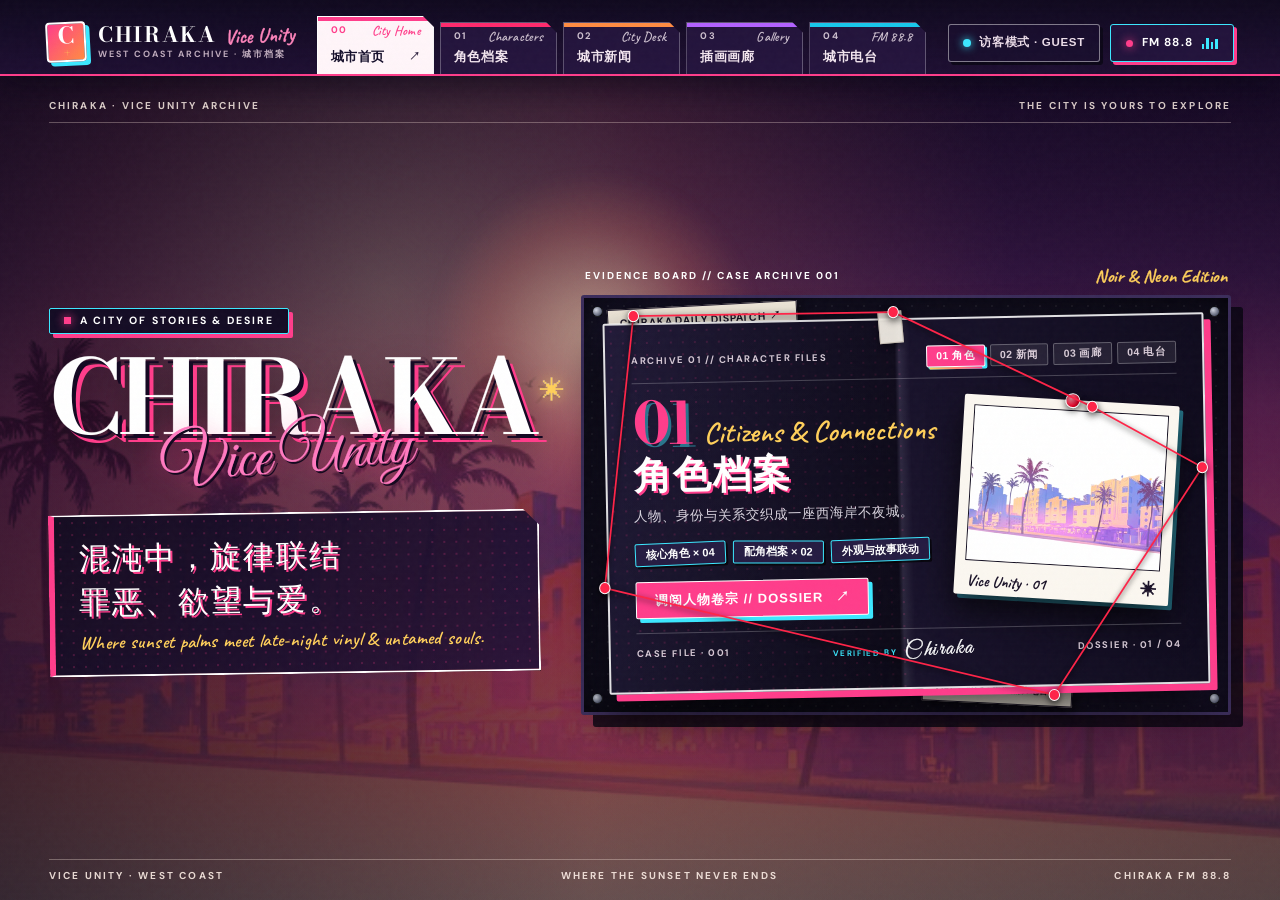
==== commit f1b9af98: "字体自托管 + 首页档案轮播 + 图片拖拽上传 字体：不再依赖 Google Fonts CDN，7 个 latin 子集 woff2 存进 assets/fonts（253KB），       可变" ====
--- a/index.html
+++ b/index.html
@@ -6,9 +6,7 @@
   <meta name="theme-color" content="#120b24">
   <meta name="description" content="CHIRAKA 霓虹之城档案：角色、城市事件、插画与音乐。">
   <title>CHIRAKA · Vice Unity</title>
-  <link rel="preconnect" href="https://fonts.googleapis.com">
-  <link rel="preconnect" href="https://fonts.gstatic.com" crossorigin>
-  <link href="https://fonts.googleapis.com/css2?family=Alex+Brush&family=Bodoni+Moda:ital,opsz,wght@0,6..96,500;0,6..96,700;1,6..96,500&family=Caveat:wght@500;600;700&family=DM+Sans:ital,wght@0,400;0,500;0,700;1,400&family=Great+Vibes&family=Noto+Sans+SC:wght@300;400;500;700;900&display=swap" rel="stylesheet">
+  <link rel="stylesheet" href="styles-fonts.css">
   <link rel="stylesheet" href="styles.css">
   <link rel="stylesheet" href="styles-v3.css">
   <script src="data.js" defer></script>
@@ -235,9 +233,9 @@
               <div class="form-field" style="margin-top:12px">
                 <label for="admin-pass-input">
                   <span>管理员通行口令</span>
-                  <button type="button" id="fill-default-pass-btn" style="color:var(--gold);font-size:11px;text-decoration:underline">填入默认: chiraka888</button>
+                  <button type="button" id="fill-default-pass-btn" style="color:var(--gold);font-size:11px;text-decoration:underline">填入已保存口令</button>
                 </label>
-                <input class="form-input" id="admin-pass-input" type="password" placeholder="请输入管理员口令 (默认 chiraka888)" autocomplete="off">
+                <input class="form-input" id="admin-pass-input" type="password" placeholder="请输入管理员口令" autocomplete="off">
                 <small id="auth-error-msg" style="color:#ff5c8a;font-weight:700;min-height:16px"></small>
               </div>
             </div>
--- a/styles-fonts.css
+++ b/styles-fonts.css
@@ -0,0 +1,61 @@
+/* ==========================================================================
+   CHIRAKA · 本地字体（自托管，不依赖 Google Fonts CDN）
+   仅含 latin 子集（约 430KB）；中文与符号走系统字体栈
+   同一文件的多个字重合并成 font-weight 区间（可变字体按轴取值）
+   ========================================================================== */
+@font-face {
+  font-family: 'Alex Brush';
+  font-style: normal;
+  font-weight: 400;
+  font-display: swap;
+  src: url("assets/fonts/alex-brush-400-400.woff2") format('woff2');
+  unicode-range: U+0000-00FF, U+0131, U+0152-0153, U+02BB-02BC, U+02C6, U+02DA, U+02DC, U+0304, U+0308, U+0329, U+2000-206F, U+20AC, U+2122, U+2191, U+2193, U+2212, U+2215, U+FEFF, U+FFFD;
+}
+@font-face {
+  font-family: 'Bodoni Moda';
+  font-style: italic;
+  font-weight: 400 700;
+  font-display: swap;
+  src: url("assets/fonts/bodoni-moda-italic-400-700.woff2") format('woff2');
+  unicode-range: U+0000-00FF, U+0131, U+0152-0153, U+02BB-02BC, U+02C6, U+02DA, U+02DC, U+0304, U+0308, U+0329, U+2000-206F, U+20AC, U+2122, U+2191, U+2193, U+2212, U+2215, U+FEFF, U+FFFD;
+}
+@font-face {
+  font-family: 'Bodoni Moda';
+  font-style: normal;
+  font-weight: 400 700;
+  font-display: swap;
+  src: url("assets/fonts/bodoni-moda-400-700.woff2") format('woff2');
+  unicode-range: U+0000-00FF, U+0131, U+0152-0153, U+02BB-02BC, U+02C6, U+02DA, U+02DC, U+0304, U+0308, U+0329, U+2000-206F, U+20AC, U+2122, U+2191, U+2193, U+2212, U+2215, U+FEFF, U+FFFD;
+}
+@font-face {
+  font-family: 'Caveat';
+  font-style: normal;
+  font-weight: 500 700;
+  font-display: swap;
+  src: url("assets/fonts/caveat-500-700.woff2") format('woff2');
+  unicode-range: U+0000-00FF, U+0131, U+0152-0153, U+02BB-02BC, U+02C6, U+02DA, U+02DC, U+0304, U+0308, U+0329, U+2000-206F, U+20AC, U+2122, U+2191, U+2193, U+2212, U+2215, U+FEFF, U+FFFD;
+}
+@font-face {
+  font-family: 'DM Sans';
+  font-style: italic;
+  font-weight: 400;
+  font-display: swap;
+  src: url("assets/fonts/dm-sans-italic-400-400.woff2") format('woff2');
+  unicode-range: U+0000-00FF, U+0131, U+0152-0153, U+02BB-02BC, U+02C6, U+02DA, U+02DC, U+0304, U+0308, U+0329, U+2000-206F, U+20AC, U+2122, U+2191, U+2193, U+2212, U+2215, U+FEFF, U+FFFD;
+}
+@font-face {
+  font-family: 'DM Sans';
+  font-style: normal;
+  font-weight: 400 700;
+  font-display: swap;
+  src: url("assets/fonts/dm-sans-400-700.woff2") format('woff2');
+  unicode-range: U+0000-00FF, U+0131, U+0152-0153, U+02BB-02BC, U+02C6, U+02DA, U+02DC, U+0304, U+0308, U+0329, U+2000-206F, U+20AC, U+2122, U+2191, U+2193, U+2212, U+2215, U+FEFF, U+FFFD;
+}
+@font-face {
+  font-family: 'Great Vibes';
+  font-style: normal;
+  font-weight: 400;
+  font-display: swap;
+  src: url("assets/fonts/great-vibes-400-400.woff2") format('woff2');
+  unicode-range: U+0000-00FF, U+0131, U+0152-0153, U+02BB-02BC, U+02C6, U+02DA, U+02DC, U+0304, U+0308, U+0329, U+2000-206F, U+20AC, U+2122, U+2191, U+2193, U+2212, U+2215, U+FEFF, U+FFFD;
+}
--- a/styles-v3.css
+++ b/styles-v3.css
@@ -2199,3 +2199,133 @@
 .rim-pulse-arc-2 {
   animation: dashMarch 14s linear infinite reverse;
 }
+
+/* ==========================================================================
+   RC-1 字体渲染加固：自托管字体 + 细笔画不断线（低 DPI / Edge 平板）
+   ========================================================================== */
+html { -webkit-text-size-adjust: 100%; text-size-adjust: 100%; }
+
+/* 可变字体按轴取值，禁掉浏览器伪造粗体，避免细笔画被挤成缺口 */
+.summer-intro h1,
+.intro-script,
+.sheet-signature-en,
+.brand-script-sub,
+.drawer-top-script,
+.brand-copy strong,
+.hero-motto-card {
+  font-synthesis: none;
+}
+
+/* 极细字体（Bodoni 的大标题发丝笔画、Great Vibes 的单线手写）补一层极薄描边，
+   让细处在低分图像素栅格化时不至于断掉 */
+.summer-intro h1 {
+  -webkit-text-stroke: 0.6px rgba(255, 255, 255, 0.42);
+  paint-order: stroke fill;
+}
+.intro-script,
+.sheet-signature-en,
+.brand-script-sub,
+.drawer-top-script {
+  -webkit-text-stroke: 0.35px currentColor;
+  paint-order: stroke fill;
+}
+
+/* ==========================================================================
+   RC-2 首页档案轮播：线索按钮上的进度条 + 暂停态
+   ========================================================================== */
+.board-clue-switcher { --home-carousel-ms: 6500ms; }
+.board-clue-btn { position: relative; overflow: visible; }
+.board-clue-btn::after {
+  content: "";
+  position: absolute;
+  left: 2px;
+  right: 2px;
+  bottom: -3px;
+  height: 2px;
+  border-radius: 2px;
+  background: linear-gradient(90deg, var(--gold), var(--pink));
+  transform: scaleX(0);
+  transform-origin: left center;
+  opacity: 0;
+  pointer-events: none;
+}
+.board-clue-btn.is-active::after {
+  opacity: 1;
+  animation: homeClueProgress var(--home-carousel-ms, 6500ms) linear forwards;
+}
+.board-clue-switcher.is-paused .board-clue-btn.is-active::after {
+  animation-play-state: paused;
+}
+@keyframes homeClueProgress {
+  from { transform: scaleX(0); }
+  to { transform: scaleX(1); }
+}
+@media (prefers-reduced-motion: reduce) {
+  .board-clue-btn.is-active::after { animation: none; opacity: 0.5; transform: scaleX(1); }
+}
+
+/* ==========================================================================
+   RC-3 图片拖拽上传区（平板友好：大点击区 + 明显落点反馈）
+   ========================================================================== */
+.upload-drop-zone {
+  position: relative;
+  display: flex;
+  flex: 1 1 260px;
+  align-items: center;
+  gap: 8px;
+  min-height: 56px;
+  padding: 10px 16px;
+  border: 1.5px dashed rgba(60, 232, 255, 0.55);
+  border-radius: 3px;
+  background: rgba(60, 232, 255, 0.06);
+  color: rgba(255, 240, 250, 0.9);
+  font: 600 12px/1.2 var(--cn);
+  cursor: pointer;
+  transition: background 0.16s ease, border-color 0.16s ease, color 0.16s ease;
+  -webkit-tap-highlight-color: transparent;
+  touch-action: manipulation;
+}
+.upload-drop-zone small {
+  font-weight: 400;
+  font-size: 11px;
+  opacity: 0.7;
+}
+.upload-drop-zone:hover {
+  background: rgba(60, 232, 255, 0.14);
+  border-color: var(--cyan);
+}
+.upload-drop-zone.is-dragover {
+  border-color: var(--gold);
+  border-style: solid;
+  background: rgba(255, 208, 91, 0.18);
+  color: #fff;
+  box-shadow: 0 0 0 3px rgba(255, 208, 91, 0.25), inset 0 0 22px rgba(255, 208, 91, 0.18);
+}
+.upload-drop-zone.is-has-file {
+  border-color: rgba(56, 242, 184, 0.75);
+  background: rgba(56, 242, 184, 0.12);
+}
+.upload-drop-zone .drop-inner {
+  display: inline-flex;
+  align-items: center;
+  gap: 8px;
+  justify-content: center;
+}
+.upload-drop-zone .drop-badge {
+  flex: 0 0 auto;
+  font-size: 15px;
+}
+.upload-drop-zone .drop-text {
+  flex: 0 0 auto;
+}
+
+/* 平板 / 窄屏：落点区独占一行，做成更大的触摸目标 */
+@media (max-width: 1100px) {
+  .upload-drop-zone {
+    flex: 1 1 100%;
+    min-height: 64px;
+    justify-content: center;
+    text-align: center;
+  }
+
+}
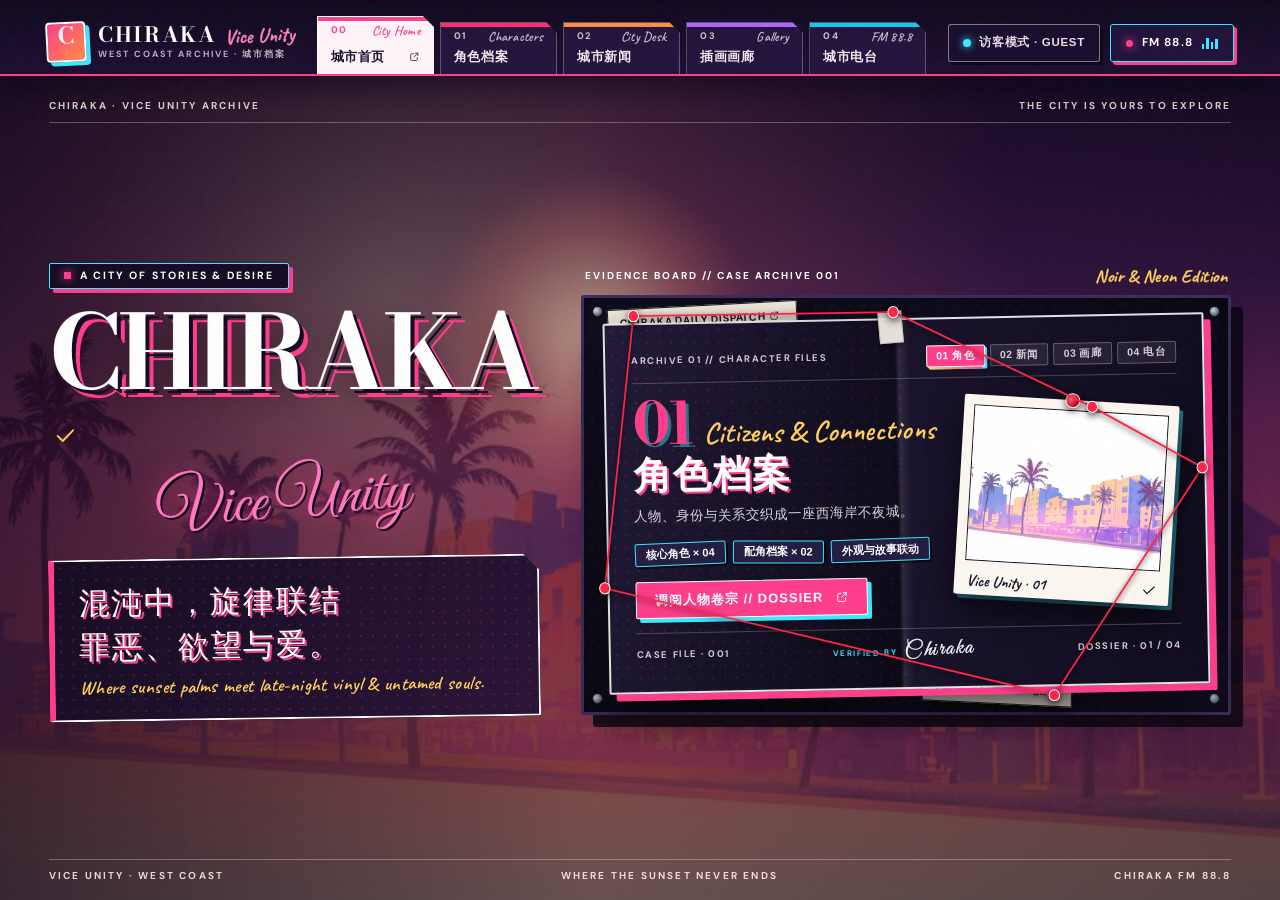
==== commit 449e77da: "feat: 图标统一为内联 SVG，新闻徽章改为游戏 HUD 切角样式 - 全站图标从 emoji/字体符号改为内联 SVG，跨设备渲染一致 - 新增 ICON_PATHS 与 icon() 工具，H" ====
--- a/index.html
+++ b/index.html
@@ -27,23 +27,23 @@
     <nav class="main-nav top-drawer-nav" aria-label="城市主导航">
       <a class="nav-drawer-tab is-active" href="index.html" data-theme="home" data-nav-key="home" aria-current="page">
         <span class="nav-tab-top"><span>00</span><span class="nav-tab-script">City Home</span></span>
-        <span class="nav-tab-main"><strong>城市首页</strong><span class="nav-tab-enter-hint">↗</span></span>
+        <span class="nav-tab-main"><strong>城市首页</strong><span class="nav-tab-enter-hint"><svg class="icon" viewBox="0 0 24 24" fill="none" stroke="currentColor" stroke-width="1.8" stroke-linecap="round" stroke-linejoin="round" aria-hidden="true" focusable="false"><path d="M14 4.6h5.4V10"/><path d="M19.4 4.6L11 13"/><path d="M18 14.4v4.2a2 2 0 0 1-2 2H5.6a2 2 0 0 1-2-2V8a2 2 0 0 1 2-2h4.2"/></svg></span></span>
       </a>
       <a class="nav-drawer-tab" href="characters.html" data-theme="rose" data-nav-key="characters">
         <span class="nav-tab-top"><span>01</span><span class="nav-tab-script">Characters</span></span>
-        <span class="nav-tab-main"><strong>角色档案</strong><span class="nav-tab-enter-hint">↗</span></span>
+        <span class="nav-tab-main"><strong>角色档案</strong><span class="nav-tab-enter-hint"><svg class="icon" viewBox="0 0 24 24" fill="none" stroke="currentColor" stroke-width="1.8" stroke-linecap="round" stroke-linejoin="round" aria-hidden="true" focusable="false"><path d="M14 4.6h5.4V10"/><path d="M19.4 4.6L11 13"/><path d="M18 14.4v4.2a2 2 0 0 1-2 2H5.6a2 2 0 0 1-2-2V8a2 2 0 0 1 2-2h4.2"/></svg></span></span>
       </a>
       <a class="nav-drawer-tab" href="news.html" data-theme="peach" data-nav-key="news">
         <span class="nav-tab-top"><span>02</span><span class="nav-tab-script">City Desk</span></span>
-        <span class="nav-tab-main"><strong>城市新闻</strong><span class="nav-tab-enter-hint">↗</span></span>
+        <span class="nav-tab-main"><strong>城市新闻</strong><span class="nav-tab-enter-hint"><svg class="icon" viewBox="0 0 24 24" fill="none" stroke="currentColor" stroke-width="1.8" stroke-linecap="round" stroke-linejoin="round" aria-hidden="true" focusable="false"><path d="M14 4.6h5.4V10"/><path d="M19.4 4.6L11 13"/><path d="M18 14.4v4.2a2 2 0 0 1-2 2H5.6a2 2 0 0 1-2-2V8a2 2 0 0 1 2-2h4.2"/></svg></span></span>
       </a>
       <a class="nav-drawer-tab" href="gallery.html" data-theme="lilac" data-nav-key="gallery">
         <span class="nav-tab-top"><span>03</span><span class="nav-tab-script">Gallery</span></span>
-        <span class="nav-tab-main"><strong>插画画廊</strong><span class="nav-tab-enter-hint">↗</span></span>
+        <span class="nav-tab-main"><strong>插画画廊</strong><span class="nav-tab-enter-hint"><svg class="icon" viewBox="0 0 24 24" fill="none" stroke="currentColor" stroke-width="1.8" stroke-linecap="round" stroke-linejoin="round" aria-hidden="true" focusable="false"><path d="M14 4.6h5.4V10"/><path d="M19.4 4.6L11 13"/><path d="M18 14.4v4.2a2 2 0 0 1-2 2H5.6a2 2 0 0 1-2-2V8a2 2 0 0 1 2-2h4.2"/></svg></span></span>
       </a>
       <a class="nav-drawer-tab" href="radio.html" data-theme="aqua" data-nav-key="radio">
         <span class="nav-tab-top"><span>04</span><span class="nav-tab-script">FM 88.8</span></span>
-        <span class="nav-tab-main"><strong>城市电台</strong><span class="nav-tab-enter-hint">↗</span></span>
+        <span class="nav-tab-main"><strong>城市电台</strong><span class="nav-tab-enter-hint"><svg class="icon" viewBox="0 0 24 24" fill="none" stroke="currentColor" stroke-width="1.8" stroke-linecap="round" stroke-linejoin="round" aria-hidden="true" focusable="false"><path d="M14 4.6h5.4V10"/><path d="M19.4 4.6L11 13"/><path d="M18 14.4v4.2a2 2 0 0 1-2 2H5.6a2 2 0 0 1-2-2V8a2 2 0 0 1 2-2h4.2"/></svg></span></span>
       </a>
     </nav>
     <div class="header-tools">
@@ -62,15 +62,15 @@
   <div class="admin-bar" id="admin-bar" role="region" aria-label="管理员工作台">
     <div class="admin-bar-inner">
       <div class="admin-bar-status">
-        <span class="admin-badge-pill">✦ ADMIN CLEARANCE</span>
-        <span id="admin-sync-indicator">☁ 数据与框架已分离 · 修改自动同步</span>
-        <button class="admin-pending-pill" id="admin-pending-btn" type="button">📋 待补充项：<b id="admin-pending-count">0</b> 处（点击查看）</button>
+        <span class="admin-badge-pill"><svg class="icon" viewBox="0 0 24 24" fill="none" stroke="currentColor" stroke-width="1.8" stroke-linecap="round" stroke-linejoin="round" aria-hidden="true" focusable="false"><path d="M12 3.2l1.7 6.5 6.5 1.7-6.5 1.7-1.7 6.5-1.7-6.5L3.8 11.4l6.5-1.7z"/></svg> ADMIN CLEARANCE</span>
+        <span id="admin-sync-indicator"><svg class="icon" viewBox="0 0 24 24" fill="none" stroke="currentColor" stroke-width="1.8" stroke-linecap="round" stroke-linejoin="round" aria-hidden="true" focusable="false"><path d="M7.2 18.4a4.2 4.2 0 0 1 .6-8.4 6.1 6.1 0 0 1 11.6 1.7 3.6 3.6 0 0 1-.6 6.7z"/></svg> 修改自动同步到云端</span>
+        <button class="admin-pending-pill" id="admin-pending-btn" type="button"><svg class="icon" viewBox="0 0 24 24" fill="none" stroke="currentColor" stroke-width="1.8" stroke-linecap="round" stroke-linejoin="round" aria-hidden="true" focusable="false"><rect x="8" y="3" width="8" height="4" rx="1.2"/><path d="M8 5H6a2 2 0 0 0-2 2v13a2 2 0 0 0 2 2h12a2 2 0 0 0 2-2V7a2 2 0 0 0-2-2h-2"/><path d="M9 12h6M9 16h4"/></svg><span>待补充项：<b id="admin-pending-count">0</b> 处（点击查看）</span></button>
       </div>
       <div class="admin-bar-actions">
         <button class="admin-tool-btn is-primary" id="admin-quick-add-btn" type="button">+ 新增内容</button>
-        <button class="admin-tool-btn is-gold" id="admin-backup-btn" type="button">⚙ 数据接口与备份</button>
-        <button class="admin-tool-btn is-danger" id="admin-reset-btn" type="button">↺ 恢复默认</button>
-        <button class="admin-tool-btn" id="admin-logout-btn" type="button">⇄ 切回访客模式</button>
+        <button class="admin-tool-btn is-gold" id="admin-backup-btn" type="button"><svg class="icon" viewBox="0 0 24 24" fill="none" stroke="currentColor" stroke-width="1.8" stroke-linecap="round" stroke-linejoin="round" aria-hidden="true" focusable="false"><circle cx="12" cy="12" r="3.2"/><path d="M12 2.6v3M12 18.4v3M2.6 12h3M18.4 12h3M5.2 5.2l2.1 2.1M16.7 16.7l2.1 2.1M18.8 5.2l-2.1 2.1M7.3 16.7l-2.1 2.1"/></svg><span>云端同步设置</span></button>
+        <button class="admin-tool-btn is-danger" id="admin-reset-btn" type="button"><svg class="icon" viewBox="0 0 24 24" fill="none" stroke="currentColor" stroke-width="1.8" stroke-linecap="round" stroke-linejoin="round" aria-hidden="true" focusable="false"><path d="M3.5 10.5h10.5a5 5 0 0 1 0 10H8"/><path d="M7.5 6.5l-4 4 4 4"/></svg><span>恢复默认</span></button>
+        <button class="admin-tool-btn" id="admin-logout-btn" type="button"><svg class="icon" viewBox="0 0 24 24" fill="none" stroke="currentColor" stroke-width="1.8" stroke-linecap="round" stroke-linejoin="round" aria-hidden="true" focusable="false"><path d="M4.6 8.5h12.8"/><path d="M14 5l3.6 3.5-3.6 3.5"/><path d="M19.4 15.5H6.6"/><path d="M10 12l-3.6 3.5L10 19"/></svg><span>切回访客模式</span></button>
       </div>
     </div>
   </div>
@@ -84,16 +84,16 @@
 
     <div class="home-top-stamp">
       <span>CHIRAKA · VICE UNITY ARCHIVE</span>
-      <div style="display:flex;align-items:center;gap:10px"><span>THE CITY IS YOURS TO EXPLORE</span><button class="admin-edit-chip" id="replace-home-bg-btn" type="button">🖼 更换首页背景图</button></div>
+      <div style="display:flex;align-items:center;gap:10px"><span>THE CITY IS YOURS TO EXPLORE</span><button class="admin-edit-chip" id="replace-home-bg-btn" type="button"><svg class="icon" viewBox="0 0 24 24" fill="none" stroke="currentColor" stroke-width="1.8" stroke-linecap="round" stroke-linejoin="round" aria-hidden="true" focusable="false"><rect x="3" y="4.5" width="18" height="15" rx="2"/><circle cx="8.5" cy="10" r="1.5"/><path d="M21 16.5l-4.6-4.6L8 21"/></svg><span>更换首页背景图</span></button></div>
     </div>
 
     <div class="home-scene">
       <!-- Left Column: Sunset Hero & Motto Card -->
       <section class="summer-intro" aria-labelledby="city-main-title">
-        <div style="display:flex;align-items:center;gap:10px;flex-wrap:wrap"><span class="summer-overline"><span class="summer-dot"></span> <span id="home-overline-text">A CITY OF STORIES &amp; DESIRE</span></span><button class="admin-edit-chip" id="edit-home-hero-btn" type="button">✎ 编辑首页标语</button></div>
+        <div style="display:flex;align-items:center;gap:10px;flex-wrap:wrap"><span class="summer-overline"><span class="summer-dot"></span> <span id="home-overline-text">A CITY OF STORIES &amp; DESIRE</span></span><button class="admin-edit-chip" id="edit-home-hero-btn" type="button"><svg class="icon" viewBox="0 0 24 24" fill="none" stroke="currentColor" stroke-width="1.8" stroke-linecap="round" stroke-linejoin="round" aria-hidden="true" focusable="false"><path d="M15.6 4.4l4 4-10.4 10.4-4.8.8.8-4.8z"/><path d="M13.6 6.4l4 4"/></svg><span>编辑首页标语</span></button></div>
 
         <div class="hero-title-lockup">
-          <h1 id="city-main-title"><span id="home-main-title-text">CHIRAKA</span><span class="title-spark">✳</span></h1>
+          <h1 id="city-main-title"><span id="home-main-title-text">CHIRAKA</span><span class="title-spark"><svg class="icon" viewBox="0 0 24 24" fill="none" stroke="currentColor" stroke-width="1.8" stroke-linecap="round" stroke-linejoin="round" aria-hidden="true" focusable="false"><path d="M4.5 12.6l5 5L19.8 7"/></svg></span></h1>
           <div class="intro-script" id="home-intro-script">Vice Unity</div>
         </div>
 
@@ -107,7 +107,7 @@
       <section class="drawer-column" aria-label="城市档案调查板">
         <div class="drawer-top">
           <span>EVIDENCE BOARD // CASE ARCHIVE 001</span>
-          <div style="display:flex;align-items:center;gap:10px"><button class="admin-edit-chip" id="edit-home-folder-btn" type="button">✎ 编辑当前抽屉卷宗</button><span class="drawer-top-script">Noir &amp; Neon Edition</span></div>
+          <div style="display:flex;align-items:center;gap:10px"><button class="admin-edit-chip" id="edit-home-folder-btn" type="button"><svg class="icon" viewBox="0 0 24 24" fill="none" stroke="currentColor" stroke-width="1.8" stroke-linecap="round" stroke-linejoin="round" aria-hidden="true" focusable="false"><path d="M15.6 4.4l4 4-10.4 10.4-4.8.8.8-4.8z"/><path d="M13.6 6.4l4 4"/></svg><span>编辑当前抽屉卷宗</span></button><span class="drawer-top-script">Noir &amp; Neon Edition</span></div>
         </div>
 
         <div class="drawer-case" id="drawer-case" data-theme="rose">
@@ -117,11 +117,11 @@
           <span class="board-screw br" aria-hidden="true"></span>
 
           <a class="board-clipping board-clipping-top" href="news.html" title="前往城市新闻">
-            <strong>CHIRAKA DAILY DISPATCH ↗</strong>
+            <strong>CHIRAKA DAILY DISPATCH <svg class="icon" viewBox="0 0 24 24" fill="none" stroke="currentColor" stroke-width="1.8" stroke-linecap="round" stroke-linejoin="round" aria-hidden="true" focusable="false"><path d="M14 4.6h5.4V10"/><path d="M19.4 4.6L11 13"/><path d="M18 14.4v4.2a2 2 0 0 1-2 2H5.6a2 2 0 0 1-2-2V8a2 2 0 0 1 2-2h4.2"/></svg></strong>
             WEST COAST CASE FILE · 城市新闻快讯
           </a>
           <a class="board-clipping board-clipping-bottom" href="radio.html" title="前往城市电台">
-            <strong>FM 88.8 · FABULOUS VEGAS ↗</strong>
+            <strong>FM 88.8 · FABULOUS VEGAS <svg class="icon" viewBox="0 0 24 24" fill="none" stroke="currentColor" stroke-width="1.8" stroke-linecap="round" stroke-linejoin="round" aria-hidden="true" focusable="false"><path d="M14 4.6h5.4V10"/><path d="M19.4 4.6L11 13"/><path d="M18 14.4v4.2a2 2 0 0 1-2 2H5.6a2 2 0 0 1-2-2V8a2 2 0 0 1 2-2h4.2"/></svg></strong>
             VICE UNITY · 午夜黑胶电台
           </a>
 
@@ -166,19 +166,19 @@
                   <span class="sheet-pill">配角档案 × 02</span>
                   <span class="sheet-pill">红线关系网</span>
                 </div>
-                <a class="sheet-enter" id="file-enter" href="characters.html">打开卷宗 // OPEN <span aria-hidden="true">↗</span></a>
+                <a class="sheet-enter" id="file-enter" href="characters.html">打开卷宗 // OPEN <span aria-hidden="true"><svg class="icon" viewBox="0 0 24 24" fill="none" stroke="currentColor" stroke-width="1.8" stroke-linecap="round" stroke-linejoin="round" aria-hidden="true" focusable="false"><path d="M14 4.6h5.4V10"/><path d="M19.4 4.6L11 13"/><path d="M18 14.4v4.2a2 2 0 0 1-2 2H5.6a2 2 0 0 1-2-2V8a2 2 0 0 1 2-2h4.2"/></svg></span></a>
               </div>
 
               <div class="sheet-image" aria-label="档案配图">
                 <div class="sheet-photo-frame">
                   <span class="sheet-photo-tape" aria-hidden="true"></span>
-                  <button class="cover-replace-btn" id="replace-home-cover-btn" type="button" title="更换此卷宗拍立得封面图">🖼 更换封面图</button>
+                  <button class="cover-replace-btn" id="replace-home-cover-btn" type="button" title="更换此卷宗拍立得封面图"><svg class="icon" viewBox="0 0 24 24" fill="none" stroke="currentColor" stroke-width="1.8" stroke-linecap="round" stroke-linejoin="round" aria-hidden="true" focusable="false"><rect x="3" y="4.5" width="18" height="15" rx="2"/><circle cx="8.5" cy="10" r="1.5"/><path d="M21 16.5l-4.6-4.6L8 21"/></svg><span>更换封面图</span></button>
                   <div class="sheet-photo-img-wrap">
                     <img id="file-photo-img" src="assets/bg/city-sunset.jpg" alt="档案视觉预览">
                   </div>
                   <div class="sheet-photo-caption">
                     <span id="file-photo-label">Vice Unity · 01</span>
-                    <span>✳</span>
+                    <span><svg class="icon" viewBox="0 0 24 24" fill="none" stroke="currentColor" stroke-width="1.8" stroke-linecap="round" stroke-linejoin="round" aria-hidden="true" focusable="false"><path d="M4.5 12.6l5 5L19.8 7"/></svg></span>
                   </div>
                 </div>
               </div>
@@ -222,7 +222,7 @@
               <h3>访客浏览模式</h3>
               <p>无需通行口令，以沉浸式只读视角浏览 CHIRAKA 城市首页、人物卷宗、新闻剪报、插画画廊与 FM 88.8 黑胶电台，自动隐藏所有编辑按钮。</p>
             </div>
-            <button class="button button-ghost" id="switch-guest-btn" type="button" style="justify-content:center;width:100%"><span>进入访客浏览模式</span><b>→</b></button>
+            <button class="button button-ghost" id="switch-guest-btn" type="button" style="justify-content:center;width:100%"><span>进入访客浏览模式</span><b><svg class="icon" viewBox="0 0 24 24" fill="none" stroke="currentColor" stroke-width="1.8" stroke-linecap="round" stroke-linejoin="round" aria-hidden="true" focusable="false"><path d="M4.6 12h14.2"/><path d="M13.4 6.6L19.2 12l-5.8 5.4"/></svg></b></button>
           </div>
 
           <div class="auth-card admin-card" id="auth-admin-card">
@@ -239,7 +239,7 @@
                 <small id="auth-error-msg" style="color:#ff5c8a;font-weight:700;min-height:16px"></small>
               </div>
             </div>
-            <button class="button button-primary" id="login-admin-btn" type="button" style="justify-content:center;width:100%"><span>验证并开启管理员模式</span><b>✦</b></button>
+            <button class="button button-primary" id="login-admin-btn" type="button" style="justify-content:center;width:100%"><span>验证并开启管理员模式</span><b><svg class="icon" viewBox="0 0 24 24" fill="none" stroke="currentColor" stroke-width="1.8" stroke-linecap="round" stroke-linejoin="round" aria-hidden="true" focusable="false"><path d="M12 3.2l1.7 6.5 6.5 1.7-6.5 1.7-1.7 6.5-1.7-6.5L3.8 11.4l6.5-1.7z"/></svg></b></button>
           </div>
         </div>
       </div>
@@ -261,7 +261,7 @@
         <div id="editor-foot-left"></div>
         <div style="display:flex;gap:10px;margin-left:auto">
           <button class="button button-ghost" type="button" data-close-dialog>取消</button>
-          <button class="button button-primary" id="editor-save-btn" type="submit"><span>保存修改</span><b>✓</b></button>
+          <button class="button button-primary" id="editor-save-btn" type="submit"><span>保存修改</span><b><svg class="icon" viewBox="0 0 24 24" fill="none" stroke="currentColor" stroke-width="1.8" stroke-linecap="round" stroke-linejoin="round" aria-hidden="true" focusable="false"><path d="M4.5 12.6l5 5L19.8 7"/></svg></b></button>
         </div>
       </footer>
     </form>
@@ -279,7 +279,7 @@
       </header>
       <div class="modal-body" id="data-dialog-body"></div>
       <footer class="modal-foot">
-        <span style="font-size:12px;color:rgba(255,235,245,0.7)">提示：所有修改会自动保存在浏览器本地，也可随时导出为 data.js 覆盖原文件。</span>
+        <span style="font-size:12px;color:rgba(255,235,245,0.7)">提示：保存后会自动同步到云端，访客刷新即可看到。</span>
         <button class="button button-ghost" type="button" data-close-dialog>关闭窗口</button>
       </footer>
     </div>
--- a/styles-v3.css
+++ b/styles-v3.css
@@ -2328,4 +2328,260 @@
     text-align: center;
   }
 
-}+}
+/* ==========================================================================
+   RC-4 立绘 / 插图自适应：整张原图完整显示，不裁切、不变形
+   ========================================================================== */
+.character-art,
+.tile-art,
+.dossier-portrait,
+.appearance-thumb-visual {
+  overflow: hidden;
+}
+
+/* 立绘：整张塞进画框，多余空间露底色（不切头、不切脚） */
+.character-art .art-img,
+.dossier-portrait .art-img,
+.appearance-thumb-visual .art-img,
+.appearance-thumb-visual img {
+  position: absolute;
+  inset: 0;
+  width: 100%;
+  height: 100%;
+  object-fit: contain;
+  object-position: center center;
+  display: block;
+}
+
+/* 画廊：改成瀑布流（多列），每格高度跟着自己图片走，不留空洞 */
+.gallery-grid {
+  display: block;
+  columns: 320px;
+  column-gap: 16px;
+  grid-auto-rows: auto;
+}
+.gallery-tile {
+  display: flex;
+  break-inside: avoid;
+  page-break-inside: avoid;
+  margin: 0 0 16px;
+  width: 100%;
+}
+.gallery-tile.span-wide,
+.gallery-tile.span-tall {
+  grid-column: auto;
+  grid-row: auto;
+}
+.gallery-tile:hover { transform: translate(-2px, -2px); }
+.gallery-tile .tile-art { flex: 0 0 auto; }
+
+.tile-art .art-img {
+  position: static;
+  width: 100%;
+  height: auto;
+  object-fit: contain;
+  object-position: center center;
+  display: block;
+}
+
+/* 占位格与图片未加载时都保留高度，避免塌成一条线 */
+.tile-art {
+  min-height: 200px;
+}
+.tile-art:not(.has-image) {
+  display: grid;
+  place-items: center;
+}
+.tile-art:not(.has-image)::before {
+  content: "";
+  position: absolute;
+  inset: 0;
+}
+
+/* 大图查看：同样整张显示 */
+.lightbox-art {
+  position: relative;
+  overflow: hidden;
+  background: rgba(10, 5, 20, 0.85);
+}
+.lightbox-art .art-img,
+.lightbox-art.tile-art .art-img {
+  position: static;
+  width: 100%;
+  height: auto;
+  max-height: 78vh;
+  object-fit: contain;
+}
+/* ==========================================================================
+   RC-5 右下角保存状态角标（单主看"已保存 + 时间"安心）
+   ========================================================================== */
+.sync-status-pill {
+  position: fixed;
+  right: 18px;
+  bottom: 18px;
+  z-index: 70;
+  display: inline-flex;
+  align-items: center;
+  gap: 6px;
+  max-width: min(78vw, 320px);
+  padding: 7px 13px;
+  border-radius: 999px;
+  font: 600 11.5px/1.25 var(--cn);
+  letter-spacing: 0.02em;
+  color: rgba(255, 245, 252, 0.94);
+  background: linear-gradient(135deg, rgba(28, 16, 46, 0.94), rgba(44, 22, 68, 0.94));
+  border: 1px solid rgba(255, 255, 255, 0.22);
+  box-shadow: 0 8px 22px rgba(6, 2, 14, 0.5);
+  backdrop-filter: blur(14px);
+  pointer-events: none;
+  opacity: 0;
+  transform: translateY(8px);
+  transition: opacity 0.22s ease, transform 0.22s ease, border-color 0.22s ease;
+}
+.sync-status-pill.is-visible {
+  opacity: 1;
+  transform: translateY(0);
+}
+.sync-status-pill.is-saving {
+  border-color: rgba(60, 232, 255, 0.6);
+  color: #bff5ff;
+}
+.sync-status-pill.is-ok {
+  border-color: rgba(56, 242, 184, 0.55);
+  color: #d6fff1;
+}
+.sync-status-pill.is-local {
+  border-color: rgba(255, 208, 91, 0.55);
+  color: #fff0c9;
+}
+.sync-status-pill.is-fail {
+  border-color: rgba(255, 61, 139, 0.7);
+  color: #ffd8e7;
+}
+
+@media (max-width: 700px) {
+  .sync-status-pill {
+    right: 12px;
+    bottom: 12px;
+    font-size: 11px;
+    padding: 6px 11px;
+  }
+}
+/* ==========================================================================
+   RC-6 统一图标：内联 SVG，不依赖 emoji 字体（跨设备一致）
+   ========================================================================== */
+.icon {
+  display: inline-block;
+  width: 1em;
+  height: 1em;
+  flex: 0 0 auto;
+  vertical-align: -0.13em;
+  overflow: visible;
+}
+.icon--lg { width: 1.2em; height: 1.2em; }
+.icon--sm { width: 0.82em; height: 0.82em; }
+
+/* 按钮里图标与文字之间留一点缝 */
+button .icon + span,
+label .icon + span,
+.admin-tool-btn .icon,
+.preset-chip .icon {
+  margin-right: 0.42em;
+}
+.admin-tool-btn,
+.preset-chip,
+.upload-file-label,
+.netease-playlist-btn {
+  display: inline-flex;
+  align-items: center;
+  justify-content: center;
+  gap: 0.15em;
+}
+
+/* 花色等符号强制文字呈现，避免安卓/部分浏览器变成彩色 emoji */
+.suit-glyph,
+.sheet-pill,
+.tile-mark,
+.art-number,
+.rpm-pill,
+.rank-badge {
+  font-variant-emoji: text;
+}
+
+/* RC-7 城市新闻 / 论坛徽章：游戏 HUD 切角标签（替换旧圆角实心徽章，避免 emoji 观感） */
+.post-type-badge.is-news,
+.post-type-badge.is-forum,
+.story-tag,
+.news-row-tag,
+.char-link-pill {
+  --hud-rgb: 255, 208, 91;
+  position: relative;
+  display: inline-flex;
+  align-items: center;
+  gap: 7px;
+  padding: 5px 13px 5px 11px;
+  border: 1px solid transparent;
+  border-radius: 0;
+  background-image:
+    repeating-linear-gradient(180deg, rgba(255, 255, 255, 0.05) 0 1px, transparent 1px 3px),
+    linear-gradient(180deg, rgba(14, 9, 26, 0.92), rgba(14, 9, 26, 0.78)),
+    linear-gradient(118deg, rgba(var(--hud-rgb), 0.92), rgba(var(--hud-rgb), 0.2) 62%, rgba(var(--hud-rgb), 0.62));
+  background-origin: border-box;
+  background-clip: padding-box, padding-box, border-box;
+  color: #fff;
+  font: 700 11px/1.1 var(--cn);
+  letter-spacing: 0.08em;
+  white-space: nowrap;
+  clip-path: polygon(0 0, calc(100% - 7px) 0, 100% 7px, 100% 100%, 7px 100%, 0 calc(100% - 7px));
+  filter: drop-shadow(0 1px 0 rgba(0, 0, 0, 0.6));
+  text-shadow: 0 0 6px rgba(var(--hud-rgb), 0.35);
+}
+
+.post-type-badge.is-news { --hud-rgb: 255, 61, 139; }
+.post-type-badge.is-forum { --hud-rgb: 60, 232, 255; }
+.story-tag,
+.news-row-tag { --hud-rgb: 255, 208, 91; }
+.char-link-pill { --hud-rgb: 56, 242, 184; }
+
+/* 左侧 HUD 刻度条 */
+.post-type-badge.is-news::before,
+.post-type-badge.is-forum::before,
+.story-tag::before,
+.news-row-tag::before,
+.char-link-pill::before {
+  content: "";
+  flex: none;
+  width: 2px;
+  height: 9px;
+  background: rgb(var(--hud-rgb));
+  box-shadow: 0 0 8px rgba(var(--hud-rgb), 0.95);
+}
+
+.post-type-badge .icon,
+.story-tag .icon,
+.news-row-tag .icon,
+.char-link-pill .icon {
+  width: 11px;
+  height: 11px;
+  flex: none;
+  color: rgb(var(--hud-rgb));
+  filter: drop-shadow(0 0 5px rgba(var(--hud-rgb), 0.7));
+}
+
+/* 头条里那排徽章不要被文字基线拉歪 */
+.lead-body > div > .post-type-badge,
+.lead-body > div > .story-tag { vertical-align: middle; }
+
+/* 角色联动 pill 保持可点击手感 */
+.char-link-pill {
+  cursor: pointer;
+  transition: background-image 0.16s ease, transform 0.16s ease;
+}
+.char-link-pill:hover,
+.char-link-pill:focus-visible {
+  background-image:
+    repeating-linear-gradient(180deg, rgba(255, 255, 255, 0.06) 0 1px, transparent 1px 3px),
+    linear-gradient(180deg, rgba(22, 14, 38, 0.94), rgba(22, 14, 38, 0.84)),
+    linear-gradient(118deg, rgba(var(--hud-rgb), 1), rgba(var(--hud-rgb), 0.34) 62%, rgba(var(--hud-rgb), 0.8));
+  transform: translateX(1px);
+}
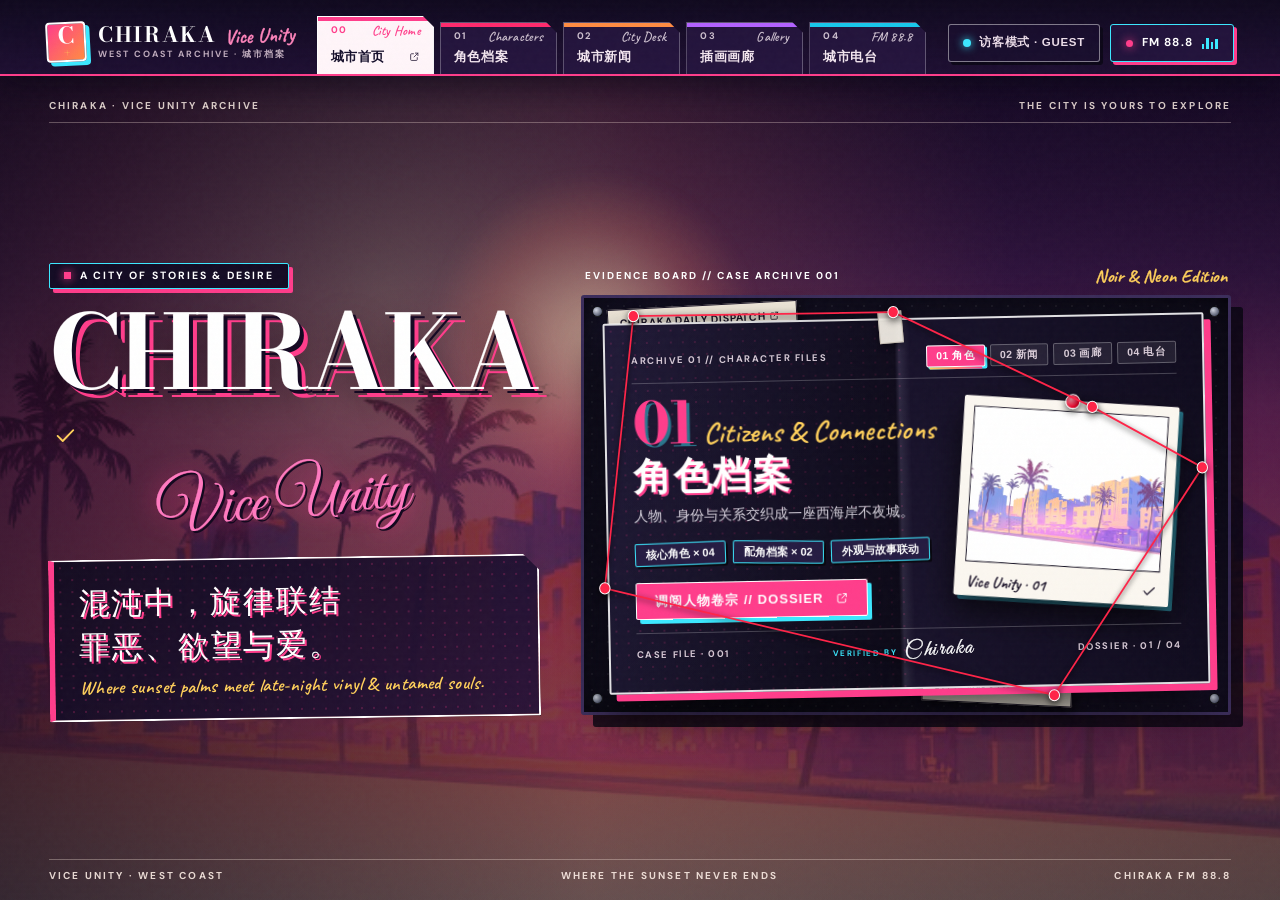
==== commit 9efae37a: "feat: 板块切换更顺滑、内容去重、论坛补充社交行为；修复 1024 横向溢出 切换 - 首页调查板改为内容层淡出→换内容→淡入，不再整张卡片抖动；主题色过渡不再瞬间跳色 - 新卷宗封面先预加载再替" ====
--- a/index.html
+++ b/index.html
@@ -9,6 +9,7 @@
   <link rel="stylesheet" href="styles-fonts.css">
   <link rel="stylesheet" href="styles.css">
   <link rel="stylesheet" href="styles-v3.css">
+  <link rel="stylesheet" href="styles-desk.css">
   <script src="data.js" defer></script>
   <script src="app.js" defer></script>
 </head>
@@ -118,11 +119,11 @@
 
           <a class="board-clipping board-clipping-top" href="news.html" title="前往城市新闻">
             <strong>CHIRAKA DAILY DISPATCH <svg class="icon" viewBox="0 0 24 24" fill="none" stroke="currentColor" stroke-width="1.8" stroke-linecap="round" stroke-linejoin="round" aria-hidden="true" focusable="false"><path d="M14 4.6h5.4V10"/><path d="M19.4 4.6L11 13"/><path d="M18 14.4v4.2a2 2 0 0 1-2 2H5.6a2 2 0 0 1-2-2V8a2 2 0 0 1 2-2h4.2"/></svg></strong>
-            WEST COAST CASE FILE · 城市新闻快讯
+            WEST COAST CASE FILE · <span id="board-clip-news">城市新闻快讯</span>
           </a>
           <a class="board-clipping board-clipping-bottom" href="radio.html" title="前往城市电台">
             <strong>FM 88.8 · FABULOUS VEGAS <svg class="icon" viewBox="0 0 24 24" fill="none" stroke="currentColor" stroke-width="1.8" stroke-linecap="round" stroke-linejoin="round" aria-hidden="true" focusable="false"><path d="M14 4.6h5.4V10"/><path d="M19.4 4.6L11 13"/><path d="M18 14.4v4.2a2 2 0 0 1-2 2H5.6a2 2 0 0 1-2-2V8a2 2 0 0 1 2-2h4.2"/></svg></strong>
-            VICE UNITY · 午夜黑胶电台
+            VICE UNITY · <span id="board-clip-radio">午夜黑胶电台</span>
           </a>
 
           <!-- Red Investigation Strings Connecting Pushpins Across the Board -->
--- a/styles.css
+++ b/styles.css
@@ -878,75 +878,6 @@
   flex-direction: column;
 }
 
-/* News — Newspaper Clipping & Street Dispatch */
-.news-layout {
-  display: grid;
-  grid-template-columns: minmax(0, 1.1fr) minmax(0, 0.9fr);
-  gap: 22px;
-}
-.lead-story {
-  display: flex;
-  flex-direction: column;
-  border-radius: 2px;
-  overflow: hidden;
-  background: var(--newsprint);
-  color: #161224;
-  border: 2px solid #161224;
-  box-shadow: 8px 8px 0 var(--pink);
-  transform: rotate(-0.5deg);
-}
-.lead-visual {
-  aspect-ratio: 16 / 9.2;
-  display: grid;
-  place-items: center;
-  background:
-    radial-gradient(circle at 75% 24%, rgba(255, 214, 153, 0.4), transparent 50%),
-    linear-gradient(135deg, #2d164b, #7c2868, #e85d75);
-  border-bottom: 3px solid #161224;
-  font: 800 16px/1 var(--cn);
-  color: #fff;
-}
-.lead-body { padding: 20px 22px; display: flex; flex-direction: column; gap: 6px; }
-.story-tag {
-  align-self: flex-start;
-  padding: 4px 11px;
-  border-radius: 2px;
-  background: #161224;
-  color: var(--gold);
-  font: 700 11px/1.2 var(--cn);
-  letter-spacing: 0.08em;
-}
-.lead-body h2 { margin: 4px 0; font: 900 25px/1.25 var(--cn); color: #161224; }
-.news-list { display: flex; flex-direction: column; gap: 12px; }
-.news-row {
-  display: grid;
-  grid-template-columns: auto minmax(0, 1fr) auto;
-  align-items: center;
-  gap: 12px;
-  padding: 14px 16px;
-  border-radius: 2px;
-  background: #23153c;
-  border: 1.5px solid rgba(255, 255, 255, 0.45);
-  box-shadow: 5px 5px 0 #090512;
-  transition: transform 0.16s ease, border-color 0.16s ease, box-shadow 0.16s ease;
-}
-.news-row:hover {
-  transform: translate(-2px, -2px);
-  border-color: var(--cyan);
-  box-shadow: 6px 6px 0 var(--pink);
-}
-.news-row-tag {
-  padding: 4px 10px;
-  border-radius: 2px;
-  background: var(--pink);
-  color: #fff;
-  font: 700 11px/1 var(--cn);
-}
-.news-row-copy { display: flex; flex-direction: column; min-width: 0; }
-.news-row-copy strong { font: 700 15px/1.3 var(--cn); color: #fff; }
-.news-row-copy small { font: 400 12px/1.4 var(--cn); color: rgba(248, 240, 255, 0.76); }
-.news-row-date { font: 700 11.5px/1 var(--body); color: var(--gold); }
-
 /* Gallery — Luminous Sunset Split-Panel Grid */
 .gallery-grid {
   display: grid;
@@ -1295,17 +1226,12 @@
 }
 
 .character-card .admin-card-floating,
-.gallery-tile .admin-card-floating,
-.lead-story .admin-card-floating {
+.gallery-tile .admin-card-floating {
   position: absolute;
   top: 10px;
   right: 10px;
   z-index: 15;
 }
-.news-row {
-  position: relative;
-}
-
 /* Highlight "待补充" text in Admin mode so the user knows it's clickable */
 body.is-admin .is-pending-field {
   position: relative;
@@ -1602,7 +1528,7 @@
 .sheet-photo-frame,
 .current-cover,
 .dossier-portrait,
-.lead-visual {
+.cdm-lead-art {
   position: relative;
 }
 
@@ -1773,98 +1699,6 @@
 }
 
 /* News + Night BBS Forum Styles */
-.post-type-badge {
-  display: inline-flex;
-  align-items: center;
-  gap: 4px;
-  padding: 3px 9px;
-  border-radius: 2px;
-  font: 700 10.5px/1.1 var(--cn);
-}
-.post-type-badge.is-news {
-  background: var(--pink);
-  color: #fff;
-}
-.post-type-badge.is-forum {
-  background: var(--cyan);
-  color: #120b24;
-}
-.char-link-pill {
-  display: inline-flex;
-  align-items: center;
-  gap: 4px;
-  padding: 3px 9px;
-  border-radius: 2px;
-  background: rgba(255, 208, 91, 0.15);
-  border: 1px solid var(--gold);
-  color: var(--gold);
-  font: 700 11px/1.1 var(--cn);
-  cursor: pointer;
-  transition: all 0.15s ease;
-}
-.char-link-pill:hover {
-  background: var(--gold);
-  color: #140b24;
-}
-
-.bbs-comments-section {
-  margin-top: 26px;
-  padding-top: 22px;
-  border-top: 2px solid rgba(255, 255, 255, 0.25);
-}
-.bbs-floor-list {
-  display: flex;
-  flex-direction: column;
-  gap: 12px;
-  margin-bottom: 20px;
-}
-.bbs-floor-card {
-  padding: 14px 18px;
-  border-radius: 2px;
-  background: #21143a;
-  border: 1.5px solid rgba(255, 255, 255, 0.28);
-  box-shadow: 4px 4px 0 #090512;
-}
-.bbs-floor-head {
-  display: flex;
-  align-items: center;
-  justify-content: space-between;
-  gap: 10px;
-  flex-wrap: wrap;
-  margin-bottom: 8px;
-  padding-bottom: 6px;
-  border-bottom: 1px dashed rgba(255, 255, 255, 0.16);
-}
-.bbs-author-wrap {
-  display: flex;
-  align-items: center;
-  gap: 8px;
-  flex-wrap: wrap;
-}
-.bbs-floor-num {
-  padding: 2px 7px;
-  border-radius: 2px;
-  background: #120a22;
-  border: 1px solid var(--cyan);
-  color: var(--cyan);
-  font: 700 11px/1 var(--body);
-}
-.bbs-role-tag {
-  padding: 2px 7px;
-  border-radius: 2px;
-  background: rgba(255, 61, 139, 0.2);
-  border: 1px solid var(--pink);
-  color: #ffb8d5;
-  font: 600 10.5px/1.1 var(--cn);
-}
-.bbs-reply-box {
-  padding: 16px 18px;
-  border-radius: 3px;
-  background: #160d29;
-  border: 1.5px solid var(--cyan);
-  box-shadow: 5px 5px 0 var(--pink);
-}
-
 /* Streamlined Gallery Lightbox Story Box */
 .lightbox-story-card {
   margin-top: 14px;
--- a/styles-v3.css
+++ b/styles-v3.css
@@ -372,14 +372,6 @@
   box-shadow: 0 3px 6px rgba(0, 0, 0, 0.4);
   z-index: 6;
 }
-.file-sheet.is-sliding {
-  animation: pullfileHard 0.36s cubic-bezier(0.16, 0.84, 0.26, 1);
-}
-@keyframes pullfileHard {
-  0% { opacity: 0.72; transform: rotate(0.5deg) translateY(10px) scale(0.985); }
-  100% { opacity: 1; transform: rotate(-1.1deg) translateY(0) scale(1); }
-}
-
 .sheet-upper,
 .sheet-footer {
   position: relative;
@@ -1382,7 +1374,6 @@
   .nav-drawer-tab { min-width: 96px; height: 46px; }
   .nav-drawer-tab.is-active { height: 50px; }
   .page-head-inner,
-  .news-layout,
   .dossier-top,
   .lightbox-grid {
     grid-template-columns: 1fr;
@@ -2508,80 +2499,71 @@
   font-variant-emoji: text;
 }
 
-/* RC-7 城市新闻 / 论坛徽章：游戏 HUD 切角标签（替换旧圆角实心徽章，避免 emoji 观感） */
-.post-type-badge.is-news,
-.post-type-badge.is-forum,
-.story-tag,
-.news-row-tag,
-.char-link-pill {
-  --hud-rgb: 255, 208, 91;
-  position: relative;
-  display: inline-flex;
-  align-items: center;
-  gap: 7px;
-  padding: 5px 13px 5px 11px;
-  border: 1px solid transparent;
-  border-radius: 0;
-  background-image:
-    repeating-linear-gradient(180deg, rgba(255, 255, 255, 0.05) 0 1px, transparent 1px 3px),
-    linear-gradient(180deg, rgba(14, 9, 26, 0.92), rgba(14, 9, 26, 0.78)),
-    linear-gradient(118deg, rgba(var(--hud-rgb), 0.92), rgba(var(--hud-rgb), 0.2) 62%, rgba(var(--hud-rgb), 0.62));
-  background-origin: border-box;
-  background-clip: padding-box, padding-box, border-box;
-  color: #fff;
-  font: 700 11px/1.1 var(--cn);
-  letter-spacing: 0.08em;
-  white-space: nowrap;
-  clip-path: polygon(0 0, calc(100% - 7px) 0, 100% 7px, 100% 100%, 7px 100%, 0 calc(100% - 7px));
-  filter: drop-shadow(0 1px 0 rgba(0, 0, 0, 0.6));
-  text-shadow: 0 0 6px rgba(var(--hud-rgb), 0.35);
-}
-
-.post-type-badge.is-news { --hud-rgb: 255, 61, 139; }
-.post-type-badge.is-forum { --hud-rgb: 60, 232, 255; }
-.story-tag,
-.news-row-tag { --hud-rgb: 255, 208, 91; }
-.char-link-pill { --hud-rgb: 56, 242, 184; }
-
-/* 左侧 HUD 刻度条 */
-.post-type-badge.is-news::before,
-.post-type-badge.is-forum::before,
-.story-tag::before,
-.news-row-tag::before,
-.char-link-pill::before {
-  content: "";
-  flex: none;
-  width: 2px;
-  height: 9px;
-  background: rgb(var(--hud-rgb));
-  box-shadow: 0 0 8px rgba(var(--hud-rgb), 0.95);
-}
-
-.post-type-badge .icon,
-.story-tag .icon,
-.news-row-tag .icon,
-.char-link-pill .icon {
-  width: 11px;
-  height: 11px;
-  flex: none;
-  color: rgb(var(--hud-rgb));
-  filter: drop-shadow(0 0 5px rgba(var(--hud-rgb), 0.7));
-}
-
-/* 头条里那排徽章不要被文字基线拉歪 */
-.lead-body > div > .post-type-badge,
-.lead-body > div > .story-tag { vertical-align: middle; }
-
-/* 角色联动 pill 保持可点击手感 */
-.char-link-pill {
-  cursor: pointer;
-  transition: background-image 0.16s ease, transform 0.16s ease;
-}
-.char-link-pill:hover,
-.char-link-pill:focus-visible {
-  background-image:
-    repeating-linear-gradient(180deg, rgba(255, 255, 255, 0.06) 0 1px, transparent 1px 3px),
-    linear-gradient(180deg, rgba(22, 14, 38, 0.94), rgba(22, 14, 38, 0.84)),
-    linear-gradient(118deg, rgba(var(--hud-rgb), 1), rgba(var(--hud-rgb), 0.34) 62%, rgba(var(--hud-rgb), 0.8));
-  transform: translateX(1px);
-}
+/* ==========================================================================
+   首页调查板：卷宗内容淡入淡出，替代原先整张卡片抖动
+   ========================================================================== */
+.sheet-body {
+  transition: opacity 0.14s ease, transform 0.16s ease;
+  will-change: opacity, transform;
+}
+.sheet-body.is-fading {
+  opacity: 0;
+  transform: translateY(5px);
+}
+.sheet-body.is-entering {
+  animation: sheetBodyIn 0.24s cubic-bezier(0.22, 0.8, 0.3, 1);
+}
+@keyframes sheetBodyIn {
+  from { opacity: 0; transform: translateY(7px); }
+  to { opacity: 1; transform: translateY(0); }
+}
+
+/* 主题色切换时让描边 / 投影跟着过渡，不要瞬间跳色 */
+.file-sheet,
+.sheet-pill,
+.sheet-enter,
+.board-clue-btn {
+  transition:
+    background-color 0.26s ease,
+    border-color 0.26s ease,
+    color 0.26s ease,
+    box-shadow 0.26s ease,
+    transform 0.26s ease;
+}
+
+@media (prefers-reduced-motion: reduce) {
+  .sheet-body,
+  .file-sheet,
+  .sheet-pill,
+  .sheet-enter,
+  .board-clue-btn {
+    transition: none !important;
+    animation: none !important;
+  }
+}
+
+/* ==========================================================================
+   头部工具区：中等宽度下让出空间，消除整站横向溢出
+   ========================================================================== */
+@media (max-width: 1200px) {
+  .site-header { gap: 10px; }
+  .header-tools {
+    flex-shrink: 1;
+    min-width: 0;
+    gap: 8px;
+  }
+  .header-radio { padding: 0 11px; }
+  .header-radio .eq { display: none; }
+  .header-auth-btn span {
+    max-width: 92px;
+    overflow: hidden;
+    text-overflow: ellipsis;
+    white-space: nowrap;
+  }
+}
+
+@media (max-width: 1080px) {
+  .header-radio { display: none; }
+  .header-auth-btn { padding: 0 10px; }
+  .header-auth-btn span { max-width: 72px; }
+}
--- a/styles-desk.css
+++ b/styles-desk.css
@@ -0,0 +1,863 @@
+/* ==========================================================================
+   CHIRAKA · City Desk（官方新闻）与 Night BBS（街头匿名论坛）
+   本文件是新闻 / 论坛组件的唯一样式来源。
+   styles.css 与 styles-v3.css 中旧版同名规则已移除，避免同一组件被多套规则反复覆盖。
+   ========================================================================== */
+
+.news-stage,
+.article-desk,
+.article-bbs {
+  --desk-paper: #f2ebdd;
+  --desk-ink: #16101f;
+  --desk-ink-soft: #5a4d63;
+  --desk-accent: #a3124f;
+  --desk-rule: rgba(22, 16, 31, 0.22);
+
+  --bbs-panel: #130e21;
+  --bbs-panel-2: #181128;
+  --bbs-line: rgba(240, 226, 255, 0.13);
+  --bbs-text: #f4ecff;
+  --bbs-dim: rgba(228, 214, 245, 0.56);
+  --bbs-faint: rgba(232, 220, 248, 0.34);
+  --bbs-magenta: #ff4d8d;
+  --bbs-cyan: #6ad6ee;
+  --bbs-orange: #ff8a49;
+}
+
+/* ---------- 分栏标题 ---------- */
+.news-block-head {
+  display: flex;
+  align-items: baseline;
+  gap: 14px;
+  margin: 0 0 16px;
+  padding-bottom: 10px;
+  border-bottom: 1px solid var(--bbs-line);
+}
+.news-block-tag {
+  font: 800 10px/1 var(--body);
+  white-space: nowrap;
+  letter-spacing: 0.26em;
+  text-transform: uppercase;
+  color: var(--bbs-magenta);
+}
+.news-block-head--bbs .news-block-tag { color: var(--bbs-cyan); }
+.news-block-title {
+  margin: 0;
+  font: 800 16px/1.2 var(--cn);
+  color: #fff;
+  letter-spacing: 0.02em;
+}
+.news-block-count {
+  margin-left: auto;
+  font: 600 10.5px/1 var(--body);
+  letter-spacing: 0.14em;
+  text-transform: uppercase;
+  color: var(--bbs-faint);
+  white-space: nowrap;
+}
+
+.news-stage { display: flex; flex-direction: column; gap: 34px; }
+.news-stage.is-refreshing {
+  animation: stageIn 0.22s cubic-bezier(0.22, 0.8, 0.3, 1);
+}
+@keyframes stageIn {
+  from { opacity: 0.35; transform: translateY(6px); }
+  to { opacity: 1; transform: translateY(0); }
+}
+@media (prefers-reduced-motion: reduce) {
+  .news-stage.is-refreshing { animation: none; }
+}
+.news-stage > [hidden] { display: none; }
+
+/* Night BBS 用一层极暗的终端窗口，和纸面 City Desk 拉开距离 */
+.news-panel--bbs {
+  padding: 18px 20px 6px;
+  background: linear-gradient(180deg, rgba(10, 6, 18, 0.74), rgba(10, 6, 18, 0.46));
+  border: 1px solid rgba(240, 226, 255, 0.1);
+}
+
+/* ---------- 微型标签（细线描边，不用色块） ---------- */
+.tag-line {
+  display: inline-flex;
+  align-items: center;
+  gap: 5px;
+  padding: 2px 7px;
+  border: 1px solid currentColor;
+  border-radius: 0;
+  background: transparent;
+  font: 800 9.5px/1.5 var(--body);
+  letter-spacing: 0.14em;
+  text-transform: uppercase;
+  white-space: nowrap;
+}
+.tag-line--board { color: var(--bbs-orange); }
+.tag-line--ident { color: rgba(255, 160, 110, 0.86); border-color: rgba(255, 138, 73, 0.45); }
+.tag-line--thread { color: var(--bbs-faint); border-color: rgba(240, 226, 255, 0.18); }
+.tag-line--hot {
+  color: var(--bbs-magenta);
+  border-color: rgba(255, 77, 141, 0.5);
+  gap: 3px;
+}
+.tag-line--hot .icon { width: 9px; height: 9px; }
+.tag-line--desk { color: var(--desk-accent); }
+
+/* ---------- City Desk：头版剪报 ---------- */
+.cdm-lead {
+  position: relative;
+  display: block;
+  padding: 20px 22px 22px;
+  background: var(--desk-paper);
+  color: var(--desk-ink);
+  border: 1px solid rgba(255, 255, 255, 0.5);
+  box-shadow: 0 22px 44px -34px rgba(0, 0, 0, 0.95);
+  text-decoration: none;
+}
+.cdm-lead-masthead {
+  display: flex;
+  align-items: center;
+  gap: 10px;
+  padding-bottom: 8px;
+  border-bottom: 3px double var(--desk-ink);
+  font: 800 10px/1 var(--body);
+  letter-spacing: 0.26em;
+  text-transform: uppercase;
+}
+.cdm-lead-vol {
+  margin-left: auto;
+  font-weight: 600;
+  letter-spacing: 0.14em;
+  color: var(--desk-ink-soft);
+}
+.cdm-lead-grid {
+  display: grid;
+  grid-template-columns: minmax(0, 0.72fr) minmax(0, 1.28fr);
+  gap: 22px;
+  padding-top: 16px;
+}
+.cdm-lead-art {
+  position: relative;
+  aspect-ratio: 16 / 11;
+  background: #e4d9c6;
+  border: 1px solid var(--desk-rule);
+  overflow: hidden;
+}
+.cdm-lead-art img {
+  display: block;
+  width: 100%;
+  height: 100%;
+  object-fit: cover;
+}
+.cdm-lead-art-empty {
+  display: grid;
+  place-items: center;
+  width: 100%;
+  height: 100%;
+  font: 800 10px/1 var(--body);
+  letter-spacing: 0.22em;
+  text-transform: uppercase;
+  color: rgba(90, 77, 99, 0.75);
+  background-image: repeating-linear-gradient(135deg, rgba(22, 16, 31, 0.055) 0 1px, transparent 1px 9px);
+}
+.cdm-copy {
+  display: flex;
+  flex-direction: column;
+  justify-content: center;
+  min-width: 0;
+  padding-left: 24px;
+  border-left: 1px solid var(--desk-rule);
+}
+.cdm-kicker {
+  display: flex;
+  align-items: center;
+  gap: 8px;
+  font: 800 10px/1 var(--body);
+  letter-spacing: 0.2em;
+  text-transform: uppercase;
+  color: var(--desk-accent);
+}
+.cdm-kicker::before {
+  content: "";
+  width: 24px;
+  height: 2px;
+  background: currentColor;
+  flex: none;
+}
+.cdm-lead h2 {
+  margin: 10px 0 8px;
+  font: 900 29px/1.24 var(--cn);
+  letter-spacing: -0.005em;
+}
+.cdm-standfirst {
+  margin: 0 0 14px;
+  font: 400 13.5px/1.75 var(--cn);
+  color: var(--desk-ink-soft);
+}
+.cdm-byline {
+  display: flex;
+  align-items: center;
+  gap: 12px;
+  flex-wrap: wrap;
+  padding-top: 10px;
+  border-top: 1px solid var(--desk-rule);
+  font: 700 10.5px/1.4 var(--body);
+  letter-spacing: 0.06em;
+  color: #3a3040;
+  text-transform: uppercase;
+}
+.cdm-lead-foot {
+  display: flex;
+  align-items: center;
+  gap: 14px;
+  flex-wrap: wrap;
+  margin-top: 12px;
+}
+.cdm-stat {
+  display: inline-flex;
+  align-items: center;
+  gap: 5px;
+  font: 700 10.5px/1 var(--body);
+  letter-spacing: 0.06em;
+  color: var(--desk-ink-soft);
+}
+.cdm-read {
+  margin-left: auto;
+  display: inline-flex;
+  align-items: center;
+  gap: 6px;
+  font: 800 10.5px/1 var(--body);
+  letter-spacing: 0.16em;
+  text-transform: uppercase;
+  color: var(--desk-accent);
+}
+.cdm-lead:hover .cdm-read { gap: 10px; }
+.cdm-lead .admin-card-floating,
+.cdm-lead-art .cover-replace-btn { z-index: 16; }
+.cdm-lead .char-link-pill {
+  border-color: rgba(22, 16, 31, 0.28);
+  color: #3a3040;
+}
+.cdm-lead .char-link-pill:hover {
+  border-color: var(--desk-accent);
+  color: var(--desk-accent);
+}
+
+/* ---------- City Desk：次级报道索引 ---------- */
+.desk-brief-list {
+  margin-top: 20px;
+  border-top: 1px solid var(--bbs-line);
+}
+.cdm-brief {
+  display: grid;
+  grid-template-columns: 44px minmax(0, 1fr) auto;
+  gap: 14px;
+  align-items: start;
+  padding: 15px 4px;
+  border-bottom: 1px solid var(--bbs-line);
+  text-decoration: none;
+  transition: background 0.16s ease;
+}
+.cdm-brief:hover { background: rgba(255, 255, 255, 0.028); }
+.cdm-brief-no {
+  padding-top: 3px;
+  font: 800 15px/1 var(--body);
+  letter-spacing: 0.06em;
+  color: rgba(255, 255, 255, 0.2);
+  transition: color 0.16s ease;
+}
+.cdm-brief:hover .cdm-brief-no { color: var(--bbs-magenta); }
+.cdm-brief-copy { min-width: 0; }
+.cdm-brief-copy strong {
+  display: block;
+  font: 700 15px/1.45 var(--cn);
+  color: #fff;
+}
+.cdm-brief-copy small {
+  display: block;
+  margin-top: 5px;
+  font: 400 12.5px/1.65 var(--cn);
+  color: var(--bbs-dim);
+}
+.cdm-brief-meta {
+  display: flex;
+  align-items: center;
+  gap: 12px;
+  flex-wrap: wrap;
+  margin-top: 8px;
+  font: 700 10px/1 var(--body);
+  letter-spacing: 0.1em;
+  text-transform: uppercase;
+  color: var(--bbs-faint);
+}
+.cdm-brief-side {
+  display: flex;
+  flex-direction: column;
+  align-items: flex-end;
+  gap: 6px;
+  font: 700 10.5px/1 var(--body);
+  color: var(--bbs-dim);
+  white-space: nowrap;
+}
+
+/* ---------- Night BBS：帖子列表 ---------- */
+.bbs-thread-list {
+  display: flex;
+  flex-direction: column;
+  border-top: 1px solid var(--bbs-line);
+}
+.bbs-thread {
+  position: relative;
+  display: grid;
+  grid-template-columns: 46px minmax(0, 1fr);
+  gap: 14px;
+  padding: 16px 16px 16px 14px;
+  border-bottom: 1px solid var(--bbs-line);
+  text-decoration: none;
+  background: transparent;
+  transition: background 0.18s ease;
+}
+.bbs-thread::before {
+  content: "";
+  position: absolute;
+  left: 0;
+  top: 14px;
+  bottom: 14px;
+  width: 2px;
+  background: var(--bbs-cyan);
+  opacity: 0;
+  transition: opacity 0.18s ease;
+}
+.bbs-thread:hover { background: rgba(255, 255, 255, 0.03); }
+.bbs-thread:hover::before { opacity: 0.85; }
+.bbs-avatar {
+  position: relative;
+  width: 46px;
+  height: 46px;
+  display: grid;
+  place-items: center;
+  background: #1b1330;
+  border: 1px solid rgba(240, 226, 255, 0.18);
+  font: 800 17px/1 var(--cn);
+  color: rgba(246, 238, 255, 0.78);
+  overflow: hidden;
+  transition: border-color 0.18s ease, color 0.18s ease;
+}
+.bbs-avatar::after {
+  content: "";
+  position: absolute;
+  inset: 0;
+  background-image: repeating-linear-gradient(180deg, rgba(255, 255, 255, 0.045) 0 1px, transparent 1px 4px);
+  pointer-events: none;
+}
+.bbs-thread:hover .bbs-avatar {
+  border-color: rgba(106, 214, 238, 0.6);
+  color: #fff;
+}
+.bbs-thread-main { min-width: 0; }
+.bbs-thread-head {
+  display: flex;
+  align-items: center;
+  gap: 8px;
+  flex-wrap: wrap;
+  font: 700 11px/1.4 var(--body);
+}
+.bbs-handle {
+  color: var(--bbs-cyan);
+  letter-spacing: 0.02em;
+}
+.bbs-time {
+  margin-left: auto;
+  font: 600 10.5px/1 var(--body);
+  letter-spacing: 0.08em;
+  color: var(--bbs-faint);
+  white-space: nowrap;
+}
+.bbs-thread-title {
+  margin: 8px 0 6px;
+  font: 700 15.5px/1.45 var(--cn);
+  color: #fff;
+}
+.bbs-thread-excerpt {
+  margin: 0;
+  font: 400 12.5px/1.65 var(--cn);
+  color: var(--bbs-dim);
+  display: -webkit-box;
+  -webkit-line-clamp: 2;
+  -webkit-box-orient: vertical;
+  overflow: hidden;
+}
+.bbs-thread-foot {
+  display: flex;
+  align-items: center;
+  gap: 14px;
+  flex-wrap: wrap;
+  margin-top: 10px;
+  font: 700 10.5px/1 var(--body);
+  letter-spacing: 0.06em;
+  color: var(--bbs-faint);
+}
+.bbs-stat {
+  display: inline-flex;
+  align-items: center;
+  gap: 5px;
+}
+.bbs-stat--like {
+  cursor: pointer;
+  padding: 2px 7px;
+  margin: -2px 0;
+  border: 1px solid transparent;
+  transition: border-color 0.16s ease, color 0.16s ease;
+}
+.bbs-stat--like:hover,
+.bbs-stat--like:focus-visible {
+  border-color: rgba(255, 77, 141, 0.5);
+  color: #ffa8c6;
+}
+.bbs-stat--like b { font-weight: 700; }
+.bbs-stat--like.is-liked {
+  color: var(--bbs-magenta);
+  border-color: rgba(255, 77, 141, 0.6);
+}
+
+.bbs-last-reply {
+  display: flex;
+  align-items: center;
+  gap: 6px;
+  margin-top: 8px;
+  padding: 5px 8px;
+  background: rgba(255, 255, 255, 0.028);
+  border-left: 2px solid rgba(106, 214, 238, 0.35);
+  font: 400 11.5px/1.55 var(--cn);
+  color: rgba(228, 214, 245, 0.66);
+  overflow: hidden;
+  white-space: nowrap;
+  text-overflow: ellipsis;
+}
+.bbs-last-reply b { font-weight: 700; color: rgba(246, 238, 255, 0.86); }
+.bbs-last-reply .icon { width: 10px; height: 10px; flex: none; opacity: 0.7; }
+
+/* ---------- 角色联动 pill（两种语境共用一个组件） ---------- */
+.char-link-pill {
+  display: inline-flex;
+  align-items: center;
+  gap: 5px;
+  padding: 2px 7px;
+  border: 1px solid rgba(240, 226, 255, 0.22);
+  border-radius: 0;
+  background: transparent;
+  color: rgba(246, 238, 255, 0.72);
+  font: 700 10px/1.4 var(--body);
+  letter-spacing: 0.04em;
+  cursor: pointer;
+  white-space: nowrap;
+  transition: border-color 0.16s ease, color 0.16s ease;
+}
+.char-link-pill:hover,
+.char-link-pill:focus-visible {
+  border-color: var(--bbs-magenta);
+  color: #fff;
+}
+
+/* ==========================================================================
+   City Desk：报道详情（报纸内页）
+   ========================================================================== */
+.article-desk {
+  max-width: 940px;
+  margin: 0 auto;
+  display: flex;
+  flex-direction: column;
+}
+.cdm-sheet {
+  max-width: none;
+  margin: 0;
+  padding: 30px 38px 36px;
+  background: var(--desk-paper);
+  color: var(--desk-ink);
+  border: 1px solid rgba(255, 255, 255, 0.5);
+  box-shadow: 0 26px 50px -38px rgba(0, 0, 0, 0.95);
+}
+.cdm-sheet-masthead {
+  display: flex;
+  align-items: baseline;
+  gap: 12px;
+  flex-wrap: wrap;
+  padding-bottom: 9px;
+  border-bottom: 3px double var(--desk-ink);
+  font: 800 10px/1 var(--body);
+  letter-spacing: 0.26em;
+  text-transform: uppercase;
+}
+.cdm-sheet-masthead span:nth-child(2) { margin-left: auto; font-weight: 600; letter-spacing: 0.14em; color: var(--desk-ink-soft); }
+.cdm-sheet h1 {
+  margin: 18px 0 12px;
+  font: 900 34px/1.22 var(--cn);
+  letter-spacing: -0.008em;
+}
+.cdm-sheet-standfirst {
+  margin: 0 0 16px;
+  font: 400 15.5px/1.8 var(--cn);
+  color: var(--desk-ink-soft);
+}
+.cdm-sheet-byline {
+  display: flex;
+  align-items: center;
+  gap: 14px;
+  flex-wrap: wrap;
+  padding: 9px 0;
+  border-top: 1px solid var(--desk-rule);
+  border-bottom: 1px solid var(--desk-rule);
+  font: 700 10.5px/1.4 var(--body);
+  letter-spacing: 0.08em;
+  text-transform: uppercase;
+  color: #3a3040;
+}
+.cdm-sheet-cover {
+  margin: 20px 0 22px;
+  border: 1px solid var(--desk-rule);
+}
+.cdm-sheet-cover img {
+  display: block;
+  width: 100%;
+  max-height: 430px;
+  object-fit: cover;
+}
+.cdm-sheet-cover figcaption {
+  padding: 8px 10px;
+  border-top: 1px solid var(--desk-rule);
+  font: 600 10.5px/1.5 var(--body);
+  letter-spacing: 0.08em;
+  color: var(--desk-ink-soft);
+}
+.cdm-sheet-body { margin-bottom: 6px; }
+.cdm-sheet-body p {
+  margin: 0 0 1.05em;
+  font: 400 15.5px/1.95 var(--cn);
+  text-align: justify;
+}
+.cdm-sheet-body > p:first-of-type {
+  font-size: 16px;
+  font-weight: 600;
+}
+.cdm-sheet-actions {
+  display: flex;
+  gap: 8px;
+  flex-wrap: wrap;
+  justify-content: flex-end;
+  margin-bottom: 14px;
+}
+
+/* 报纸里的读者来信 */
+.desk-replies {
+  margin-top: 28px;
+  padding-top: 16px;
+  border-top: 3px double var(--desk-ink);
+}
+.desk-replies-head {
+  display: flex;
+  align-items: baseline;
+  gap: 12px;
+  flex-wrap: wrap;
+  margin-bottom: 6px;
+  font: 800 10px/1 var(--body);
+  letter-spacing: 0.24em;
+  text-transform: uppercase;
+  color: var(--desk-accent);
+}
+.desk-replies-head strong {
+  font: 800 16px/1.2 var(--cn);
+  letter-spacing: 0.02em;
+  color: var(--desk-ink);
+}
+.desk-replies-head small {
+  margin-left: auto;
+  font: 600 10.5px/1 var(--body);
+  letter-spacing: 0.1em;
+  color: var(--desk-ink-soft);
+  text-transform: none;
+}
+.desk-letter {
+  padding: 13px 0;
+  border-bottom: 1px dashed var(--desk-rule);
+}
+.desk-letter-head {
+  display: flex;
+  align-items: center;
+  gap: 10px;
+  flex-wrap: wrap;
+  font: 700 10.5px/1.4 var(--body);
+  letter-spacing: 0.08em;
+  text-transform: uppercase;
+  color: var(--desk-ink-soft);
+}
+.desk-letter-head strong {
+  font: 700 13px/1.4 var(--cn);
+  letter-spacing: 0;
+  text-transform: none;
+  color: var(--desk-ink);
+}
+.desk-letter p {
+  margin: 8px 0 0;
+  font: 400 14px/1.8 var(--cn);
+  color: #2a2233;
+}
+.desk-letter-actions {
+  display: flex;
+  gap: 8px;
+  align-items: center;
+  margin-left: auto;
+}
+.desk-mini-btn {
+  padding: 3px 9px;
+  border: 1px solid var(--desk-rule);
+  background: transparent;
+  color: var(--desk-ink-soft);
+  font: 700 10px/1.4 var(--body);
+  letter-spacing: 0.08em;
+  cursor: pointer;
+  transition: border-color 0.16s ease, color 0.16s ease;
+}
+.desk-mini-btn:hover { border-color: var(--desk-accent); color: var(--desk-accent); }
+
+/* 深色语境下的小按钮（纸面版见 .desk-mini-btn） */
+.bbs-mini-btn {
+  display: inline-flex;
+  align-items: center;
+  gap: 4px;
+  padding: 3px 9px;
+  border: 1px solid rgba(240, 226, 255, 0.2);
+  background: transparent;
+  color: rgba(240, 226, 255, 0.62);
+  font: 700 10px/1.5 var(--body);
+  letter-spacing: 0.06em;
+  cursor: pointer;
+  transition: border-color 0.16s ease, color 0.16s ease;
+}
+.bbs-mini-btn .icon { width: 10px; height: 10px; }
+.bbs-mini-btn:hover,
+.bbs-mini-btn:focus-visible {
+  border-color: rgba(106, 214, 238, 0.55);
+  color: var(--bbs-cyan);
+}
+
+/* ==========================================================================
+   Night BBS：帖子详情（楼层）
+   ========================================================================== */
+.bbs-thread-view { max-width: 920px; margin: 0 auto; }
+.bbs-thread-bar {
+  display: flex;
+  align-items: center;
+  gap: 10px;
+  flex-wrap: wrap;
+  margin-bottom: 16px;
+}
+.bbs-thread-card {
+  display: grid;
+  grid-template-columns: 58px minmax(0, 1fr);
+  gap: 16px;
+  padding: 18px 20px;
+  background: var(--bbs-panel);
+  border: 1px solid var(--bbs-line);
+}
+.bbs-thread-card .bbs-avatar { width: 58px; height: 58px; font-size: 21px; }
+.bbs-thread-card h1 {
+  margin: 8px 0 0;
+  font: 800 28px/1.32 var(--cn);
+  color: #fff;
+}
+.bbs-thread-card-meta {
+  display: flex;
+  align-items: center;
+  gap: 10px;
+  flex-wrap: wrap;
+  font: 700 11px/1.4 var(--body);
+}
+.bbs-thread-sign {
+  display: flex;
+  align-items: center;
+  gap: 12px;
+  flex-wrap: wrap;
+  margin-top: 12px;
+  padding-top: 10px;
+  border-top: 1px solid var(--bbs-line);
+  font: 700 10.5px/1 var(--body);
+  letter-spacing: 0.06em;
+  color: var(--bbs-faint);
+}
+
+.bbs-comments-section { margin-top: 26px; }
+.bbs-comments-head {
+  display: flex;
+  align-items: baseline;
+  gap: 12px;
+  flex-wrap: wrap;
+  padding-bottom: 10px;
+  margin-bottom: 14px;
+  border-bottom: 1px solid var(--bbs-line);
+}
+.bbs-comments-head .news-block-tag { color: var(--bbs-cyan); }
+.bbs-comments-head strong {
+  font: 800 15px/1.2 var(--cn);
+  color: #fff;
+}
+.bbs-comments-head small {
+  margin-left: auto;
+  font: 600 10.5px/1 var(--body);
+  letter-spacing: 0.08em;
+  color: var(--bbs-faint);
+}
+.bbs-floor-list { display: flex; flex-direction: column; gap: 10px; margin-bottom: 20px; }
+.bbs-floor-card {
+  padding: 14px 16px;
+  background: var(--bbs-panel);
+  border: 1px solid var(--bbs-line);
+  border-left: 2px solid rgba(106, 214, 238, 0.32);
+}
+.bbs-floor-head {
+  display: flex;
+  align-items: center;
+  gap: 10px;
+  flex-wrap: wrap;
+  padding-bottom: 9px;
+  margin-bottom: 10px;
+  border-bottom: 1px dashed rgba(240, 226, 255, 0.14);
+  font: 600 10.5px/1.4 var(--body);
+  letter-spacing: 0.06em;
+  color: var(--bbs-faint);
+}
+.bbs-floor-head strong {
+  font: 700 13px/1.4 var(--cn);
+  letter-spacing: 0;
+  color: #fff;
+}
+.bbs-author-wrap { display: flex; align-items: center; gap: 9px; flex-wrap: wrap; }
+.bbs-floor-num {
+  padding: 2px 7px;
+  border: 1px solid rgba(106, 214, 238, 0.45);
+  color: var(--bbs-cyan);
+  font: 800 10px/1.5 var(--body);
+  letter-spacing: 0.1em;
+}
+.bbs-role-tag {
+  padding: 2px 7px;
+  border: 1px solid rgba(255, 77, 141, 0.42);
+  color: #ffa8c6;
+  font: 800 9.5px/1.5 var(--body);
+  letter-spacing: 0.1em;
+}
+.bbs-floor-actions {
+  display: flex;
+  align-items: center;
+  gap: 8px;
+  margin-left: auto;
+}
+.bbs-floor-card p {
+  margin: 0;
+  font: 400 13.5px/1.75 var(--cn);
+  color: rgba(252, 246, 255, 0.92);
+}
+.bbs-empty {
+  padding: 16px;
+  border: 1px dashed rgba(240, 226, 255, 0.18);
+  color: var(--bbs-dim);
+  font: 400 12.5px/1.6 var(--cn);
+}
+
+/* 回帖表单 */
+.bbs-reply-box {
+  padding: 16px 18px;
+  background: var(--bbs-panel-2);
+  border: 1px solid var(--bbs-line);
+}
+.bbs-reply-head {
+  display: flex;
+  align-items: baseline;
+  gap: 10px;
+  flex-wrap: wrap;
+  margin-bottom: 12px;
+  font: 800 10px/1 var(--body);
+  letter-spacing: 0.22em;
+  text-transform: uppercase;
+  color: var(--bbs-cyan);
+}
+.bbs-reply-head strong {
+  font: 800 14px/1.2 var(--cn);
+  letter-spacing: 0.02em;
+  color: #fff;
+}
+
+/* ---------- 相关阅读 ---------- */
+.news-related { margin-top: 30px; }
+
+/* 报纸里的角色联动 pill 需要深墨色 */
+.cdm-sheet .char-link-pill {
+  border-color: rgba(22, 16, 31, 0.28);
+  color: #3a3040;
+}
+.cdm-sheet .char-link-pill:hover,
+.cdm-sheet .char-link-pill:focus-visible {
+  border-color: var(--desk-accent);
+  color: var(--desk-accent);
+}
+
+/* 报纸里的回帖表单 */
+.bbs-reply-box--paper {
+  background: #fbf6ec;
+  border: 1px solid var(--desk-rule);
+}
+.bbs-reply-box--paper .bbs-reply-head { color: var(--desk-accent); }
+.bbs-reply-box--paper .bbs-reply-head strong { color: var(--desk-ink); }
+.bbs-reply-box--paper label {
+  color: var(--desk-ink-soft);
+  font-weight: 700;
+  letter-spacing: 0.04em;
+}
+.bbs-reply-box--paper .form-input,
+.bbs-reply-box--paper .form-select,
+.bbs-reply-box--paper .form-textarea {
+  background: #fffdf8;
+  border-color: rgba(22, 16, 31, 0.22);
+  color: var(--desk-ink);
+}
+.bbs-reply-box--paper .form-input::placeholder,
+.bbs-reply-box--paper .form-textarea::placeholder {
+  color: rgba(90, 77, 99, 0.7);
+}
+.bbs-reply-box--paper .form-textarea:focus,
+.bbs-reply-box--paper .form-input:focus,
+.bbs-reply-box--paper .form-select:focus {
+  border-color: var(--desk-accent);
+  outline: none;
+}
+
+/* 楼主楼层用更实的左侧标记 */
+.bbs-floor-card--op {
+  margin-top: 12px;
+  border-left-color: rgba(255, 77, 141, 0.55);
+}
+
+/* ---------- 响应式 ---------- */
+@media (max-width: 860px) {
+  .news-block-head { flex-wrap: wrap; row-gap: 6px; }
+  .news-block-count { margin-left: 0; flex: 0 0 100%; }
+  .bbs-comments-head small { margin-left: 0; flex: 0 0 100%; }
+  .cdm-lead { padding: 16px 16px 18px; }
+  .cdm-lead-grid { grid-template-columns: 1fr; gap: 16px; }
+  .cdm-copy {
+    padding-left: 0;
+    padding-top: 14px;
+    border-left: 0;
+    border-top: 1px solid var(--desk-rule);
+  }
+  .cdm-lead h2 { font-size: 23px; }
+  .cdm-brief { grid-template-columns: 34px minmax(0, 1fr); }
+  .cdm-brief-side { display: none; }
+  .bbs-thread { grid-template-columns: 38px minmax(0, 1fr); padding: 14px 10px; }
+  .bbs-avatar { width: 38px; height: 38px; font-size: 14px; }
+  .bbs-last-reply { font-size: 11px; }
+  .bbs-thread-foot { gap: 10px; }
+  .bbs-thread-card { grid-template-columns: 46px minmax(0, 1fr); padding: 14px; }
+  .bbs-thread-card .bbs-avatar { width: 46px; height: 46px; font-size: 17px; }
+  .bbs-thread-card h1 { font-size: 21px; }
+  .cdm-sheet { padding: 20px 18px 24px; }
+  .cdm-sheet h1 { font-size: 24px; }
+  .bbs-time { margin-left: 0; }
+}
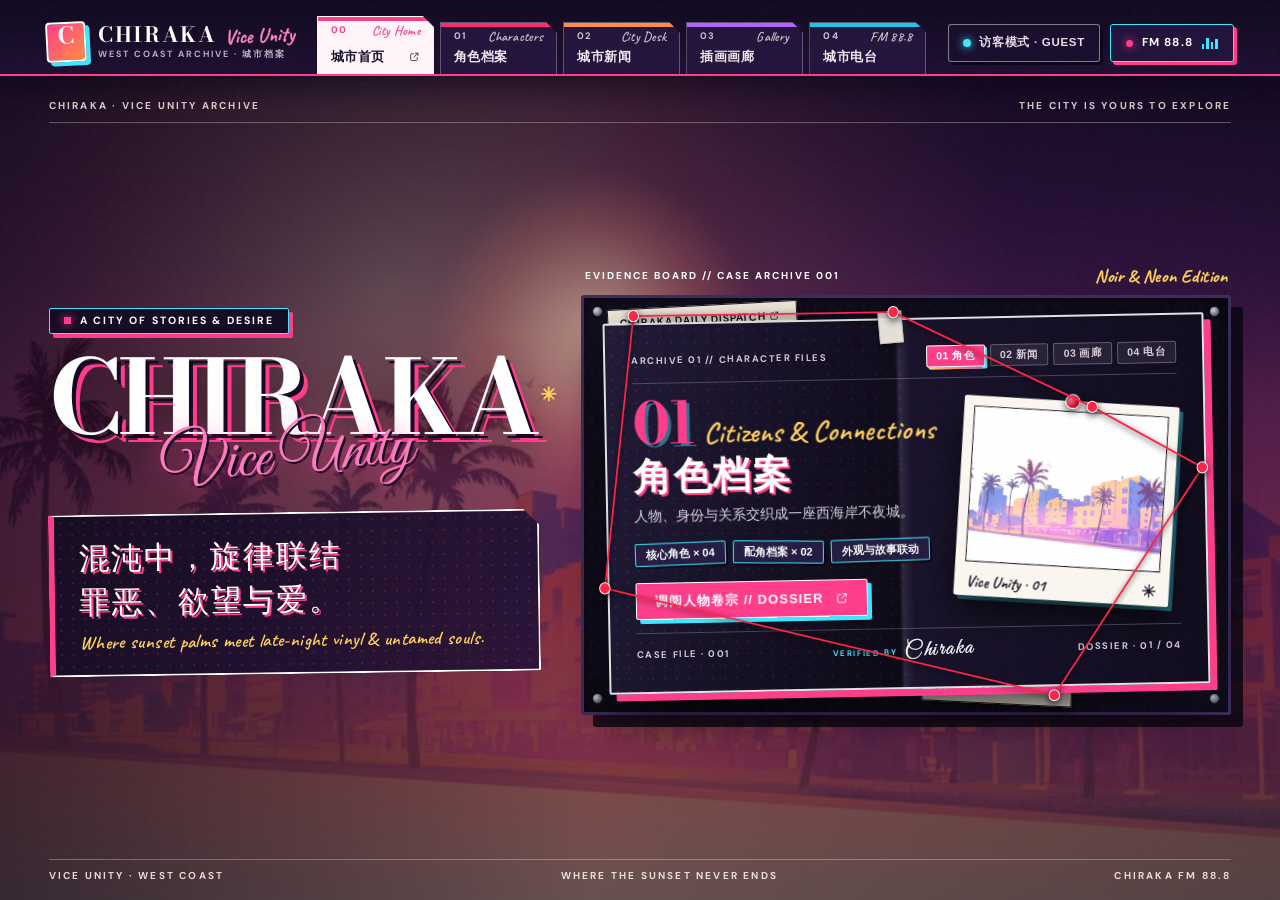
==== commit 264cf539: "fix(home): 恢复首页大标题右上角的 ✳ 星号，修正整个 Hero 版式下移 图标统一时把标题装饰符 ✳ 误换成了勾选 ✓，且 SVG 图标比原字形宽出 9px， 导致星号被挤到第二行 → h" ====
--- a/index.html
+++ b/index.html
@@ -94,7 +94,7 @@
         <div style="display:flex;align-items:center;gap:10px;flex-wrap:wrap"><span class="summer-overline"><span class="summer-dot"></span> <span id="home-overline-text">A CITY OF STORIES &amp; DESIRE</span></span><button class="admin-edit-chip" id="edit-home-hero-btn" type="button"><svg class="icon" viewBox="0 0 24 24" fill="none" stroke="currentColor" stroke-width="1.8" stroke-linecap="round" stroke-linejoin="round" aria-hidden="true" focusable="false"><path d="M15.6 4.4l4 4-10.4 10.4-4.8.8.8-4.8z"/><path d="M13.6 6.4l4 4"/></svg><span>编辑首页标语</span></button></div>
 
         <div class="hero-title-lockup">
-          <h1 id="city-main-title"><span id="home-main-title-text">CHIRAKA</span><span class="title-spark"><svg class="icon" viewBox="0 0 24 24" fill="none" stroke="currentColor" stroke-width="1.8" stroke-linecap="round" stroke-linejoin="round" aria-hidden="true" focusable="false"><path d="M4.5 12.6l5 5L19.8 7"/></svg></span></h1>
+          <h1 id="city-main-title"><span id="home-main-title-text">CHIRAKA</span><span class="title-spark"><svg class="icon" viewBox="0 0 24 24" fill="none" stroke="currentColor" stroke-width="1.8" stroke-linecap="round" stroke-linejoin="round" aria-hidden="true" focusable="false"><path d="M12 2.8v18.4M2.8 12h18.4M5.6 5.6l12.8 12.8M18.4 5.6L5.6 18.4"/></svg></span></h1>
           <div class="intro-script" id="home-intro-script">Vice Unity</div>
         </div>
 
@@ -179,7 +179,7 @@
                   </div>
                   <div class="sheet-photo-caption">
                     <span id="file-photo-label">Vice Unity · 01</span>
-                    <span><svg class="icon" viewBox="0 0 24 24" fill="none" stroke="currentColor" stroke-width="1.8" stroke-linecap="round" stroke-linejoin="round" aria-hidden="true" focusable="false"><path d="M4.5 12.6l5 5L19.8 7"/></svg></span>
+                    <span><svg class="icon" viewBox="0 0 24 24" fill="none" stroke="currentColor" stroke-width="1.8" stroke-linecap="round" stroke-linejoin="round" aria-hidden="true" focusable="false"><path d="M12 2.8v18.4M2.8 12h18.4M5.6 5.6l12.8 12.8M18.4 5.6L5.6 18.4"/></svg></span>
                   </div>
                 </div>
               </div>
--- a/styles-v3.css
+++ b/styles-v3.css
@@ -143,6 +143,8 @@
   font: 700 clamp(72px, 8vw, 124px)/0.88 var(--display);
   letter-spacing: -0.05em;
   color: #fff;
+  /* 标题与右上角星号必须同行：原设计里标题本来就允许溢出正文栏宽 */
+  white-space: nowrap;
   text-shadow:
     4px 4px 0 #140822,
     8px 8px 0 var(--pink),
@@ -155,6 +157,12 @@
   vertical-align: super;
   margin-left: 4px;
   text-shadow: 0 0 16px rgba(255, 208, 91, 0.9);
+}
+/* 星号图标按原 ✳ 字形的实际墨迹大小收一点，避免比标题还抢眼 */
+.title-spark .icon {
+  width: 0.72em;
+  height: 0.72em;
+  stroke-width: 2.4;
 }
 .intro-script {
   position: relative;
@@ -2562,8 +2570,29 @@
   }
 }
 
-@media (max-width: 1080px) {
+@media (max-width: 1160px) {
   .header-radio { display: none; }
   .header-auth-btn { padding: 0 10px; }
+  .header-auth-btn span { max-width: 92px; }
+  .auth-label-en { display: none; }
+}
+
+@media (max-width: 1010px) {
+  .site-header {
+    flex-wrap: wrap;
+    align-items: center;
+    padding: 10px 16px 0;
+    gap: 8px;
+  }
+  .brand { padding-bottom: 8px; }
+  .header-tools { margin-left: auto; padding-bottom: 8px; }
+  .main-nav.top-drawer-nav {
+    order: 3;
+    flex: 0 0 100%;
+    width: 100%;
+    overflow-x: auto;
+    justify-content: flex-start;
+  }
+  .header-auth-btn { padding: 0 10px; }
   .header-auth-btn span { max-width: 72px; }
 }
